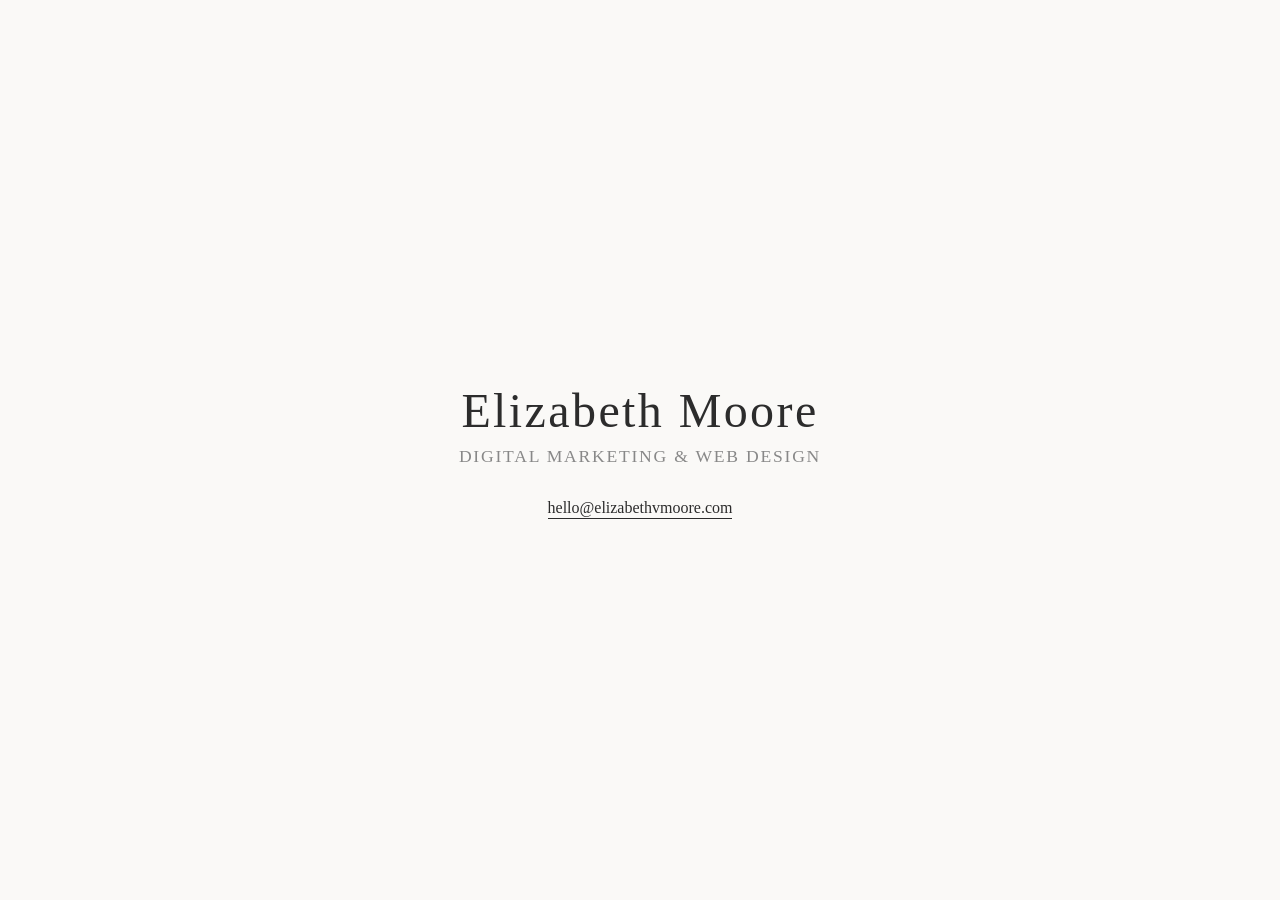
==== index.html @ 7082bcec "Create index.html" ====
<!DOCTYPE html>
<html lang="en">
<head>
    <meta charset="UTF-8">
    <meta name="viewport" content="width=device-width, initial-scale=1.0">
    <title>Elizabeth Moore</title>
    <style>
        * { margin: 0; padding: 0; box-sizing: border-box; }
        body {
            font-family: Georgia, serif;
            background: #faf9f7;
            color: #2c2c2c;
            display: flex;
            justify-content: center;
            align-items: center;
            min-height: 100vh;
        }
        .container {
            text-align: center;
            padding: 2rem;
        }
        h1 {
            font-size: 3rem;
            font-weight: normal;
            letter-spacing: 0.05em;
            margin-bottom: 0.5rem;
        }
        p {
            font-size: 1.1rem;
            color: #888;
            letter-spacing: 0.1em;
            text-transform: uppercase;
            margin-bottom: 2rem;
        }
        a {
            color: #2c2c2c;
            text-decoration: none;
            border-bottom: 1px solid #2c2c2c;
            padding-bottom: 2px;
        }
    </style>
</head>
<body>
    <div class="container">
        <h1>Elizabeth Moore</h1>
        <p>Digital Marketing & Web Design</p>
        <a href="mailto:hello@elizabethvmoore.com">hello@elizabethvmoore.com</a>
    </div>
</body>
</html>
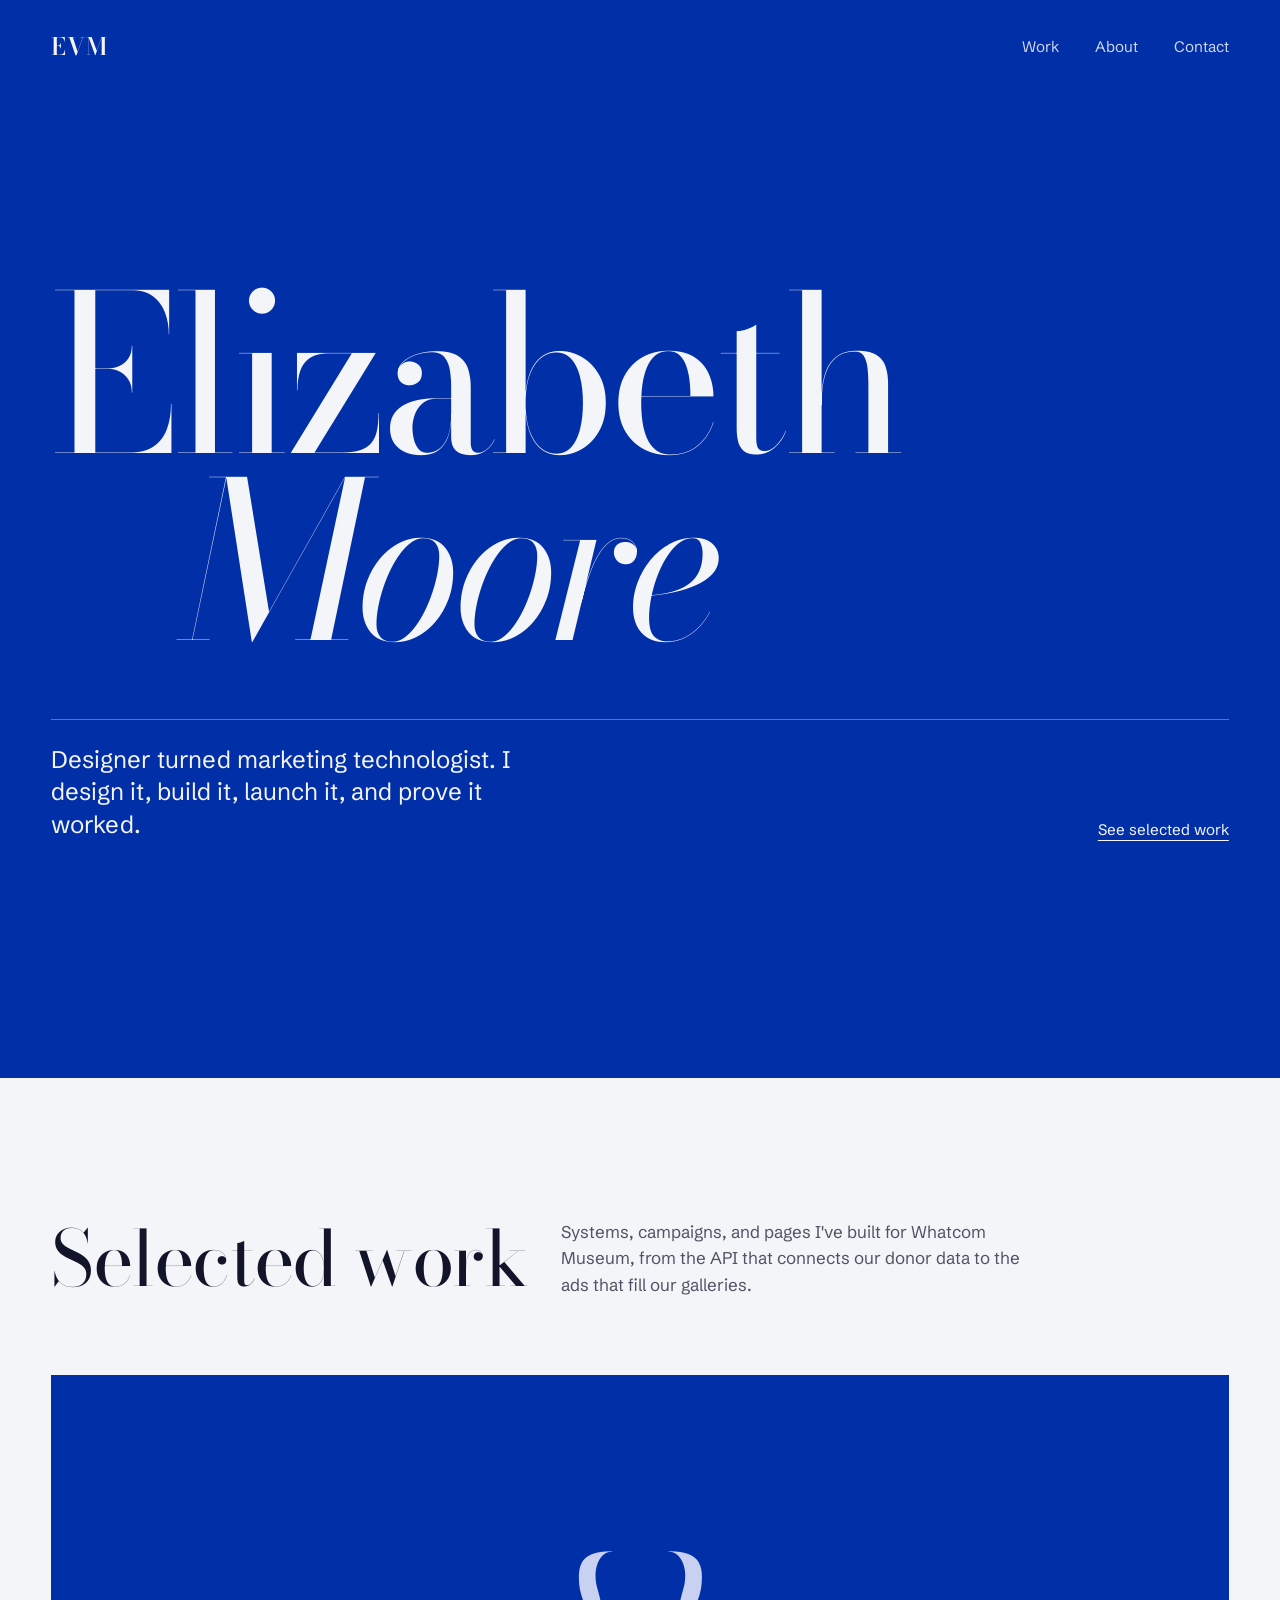
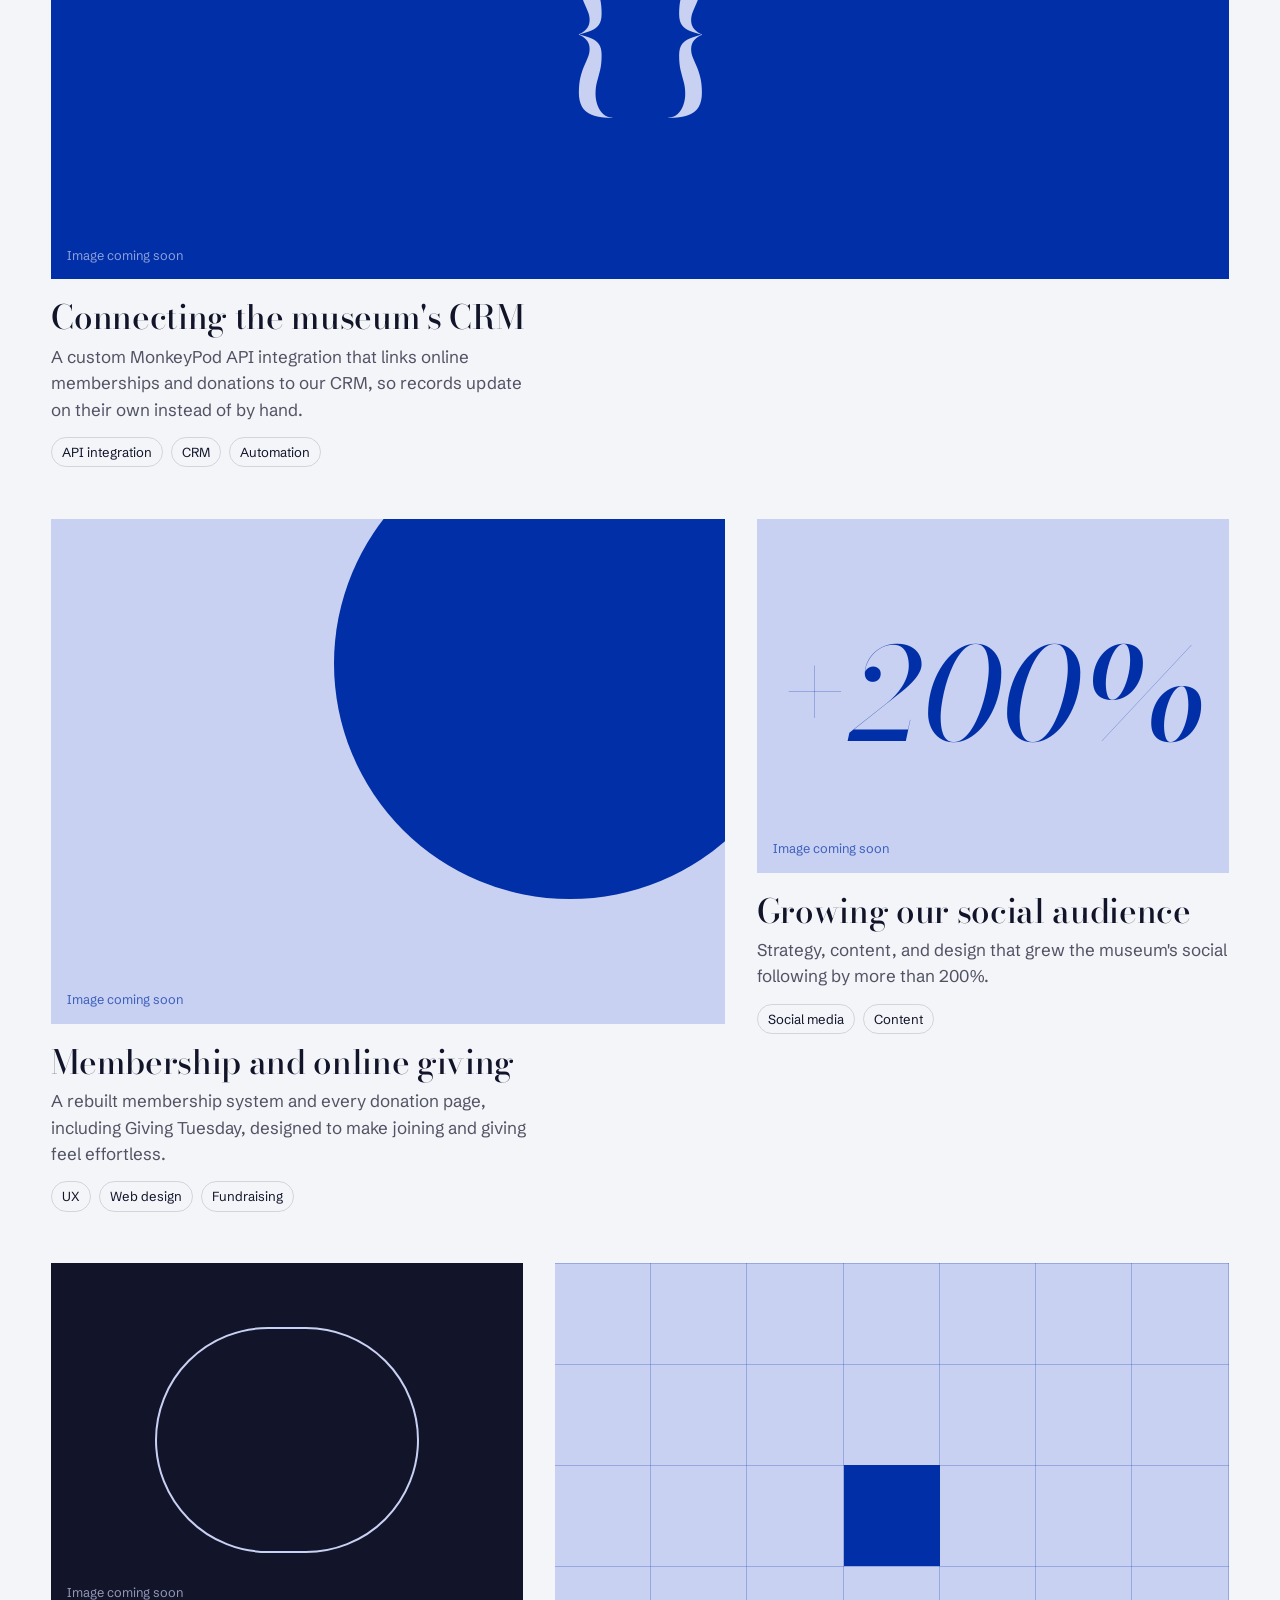
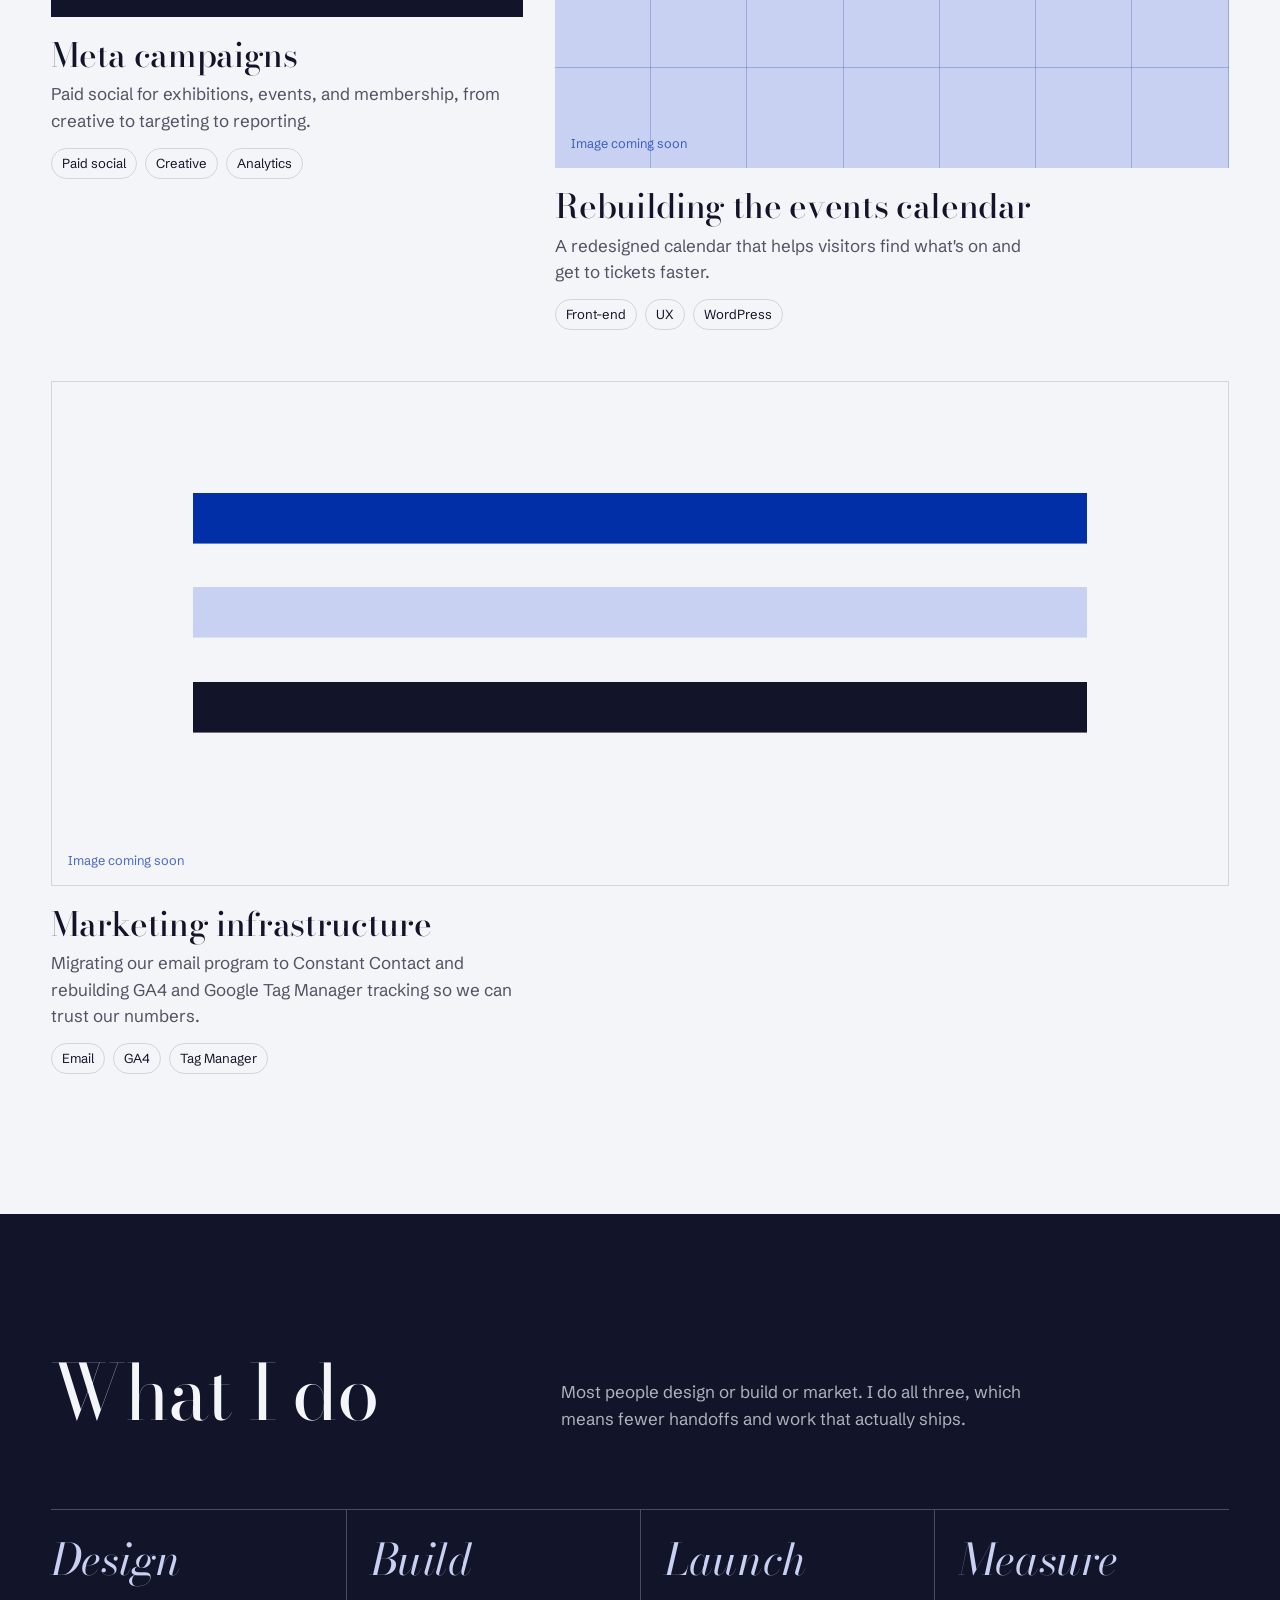
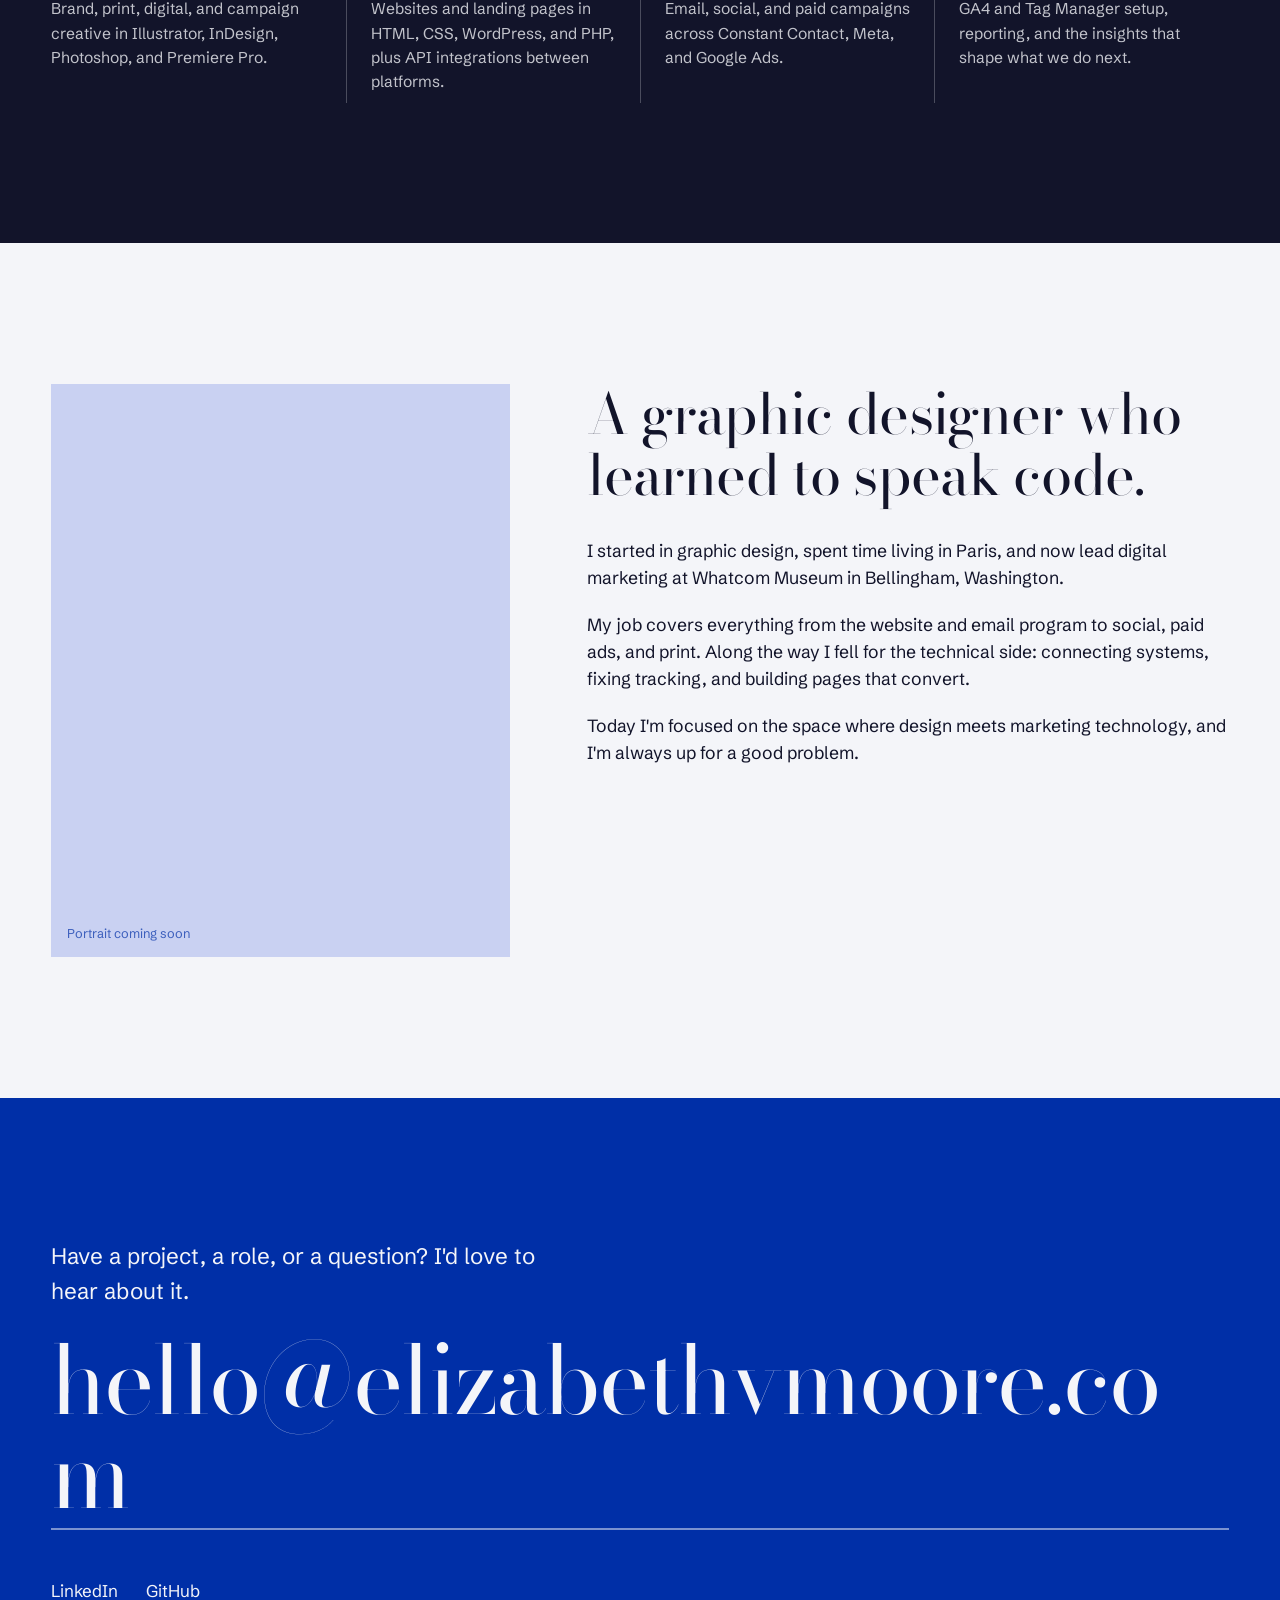
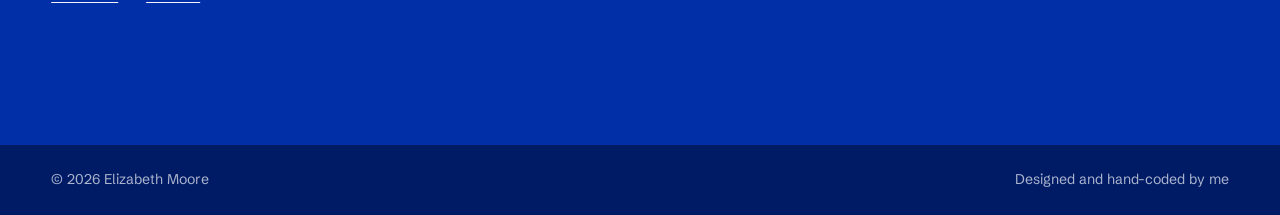
==== commit 479ad5d6: "Draft new portfolio homepage Editorial Klein-blue design with selected work, capabilities, about, an" ====
--- a/index.html
+++ b/index.html
@@ -1,50 +1,557 @@
 <!DOCTYPE html>
 <html lang="en">
 <head>
-    <meta charset="UTF-8">
-    <meta name="viewport" content="width=device-width, initial-scale=1.0">
-    <title>Elizabeth Moore</title>
-    <style>
-        * { margin: 0; padding: 0; box-sizing: border-box; }
-        body {
-            font-family: Georgia, serif;
-            background: #faf9f7;
-            color: #2c2c2c;
-            display: flex;
-            justify-content: center;
-            align-items: center;
-            min-height: 100vh;
-        }
-        .container {
-            text-align: center;
-            padding: 2rem;
-        }
-        h1 {
-            font-size: 3rem;
-            font-weight: normal;
-            letter-spacing: 0.05em;
-            margin-bottom: 0.5rem;
-        }
-        p {
-            font-size: 1.1rem;
-            color: #888;
-            letter-spacing: 0.1em;
-            text-transform: uppercase;
-            margin-bottom: 2rem;
-        }
-        a {
-            color: #2c2c2c;
-            text-decoration: none;
-            border-bottom: 1px solid #2c2c2c;
-            padding-bottom: 2px;
-        }
-    </style>
+  <meta charset="UTF-8">
+  <meta name="viewport" content="width=device-width, initial-scale=1.0">
+  <title>Elizabeth Moore</title>
+  <meta name="description" content="Elizabeth Moore designs, builds, launches, and measures digital marketing that works.">
+  <link rel="preconnect" href="https://fonts.googleapis.com">
+  <link rel="preconnect" href="https://fonts.gstatic.com" crossorigin>
+  <link href="https://fonts.googleapis.com/css2?family=Bodoni+Moda:ital,opsz,wght@0,6..96,400..900;1,6..96,400..900&family=Schibsted+Grotesk:wght@400;500;700&display=swap" rel="stylesheet">
+  <style>
+    :root {
+      --blue: #002FA7;        /* Klein blue, the signature */
+      --blue-deep: #001B66;
+      --paper: #F4F5F9;       /* cool white */
+      --ink: #12142A;
+      --mist: #C9D1F2;
+      --line: rgba(18, 20, 42, 0.14);
+      --serif: "Bodoni Moda", Didot, "Times New Roman", serif;
+      --sans: "Schibsted Grotesk", "Helvetica Neue", Arial, sans-serif;
+      --gutter: clamp(16px, 4vw, 56px);
+    }
+
+    * { margin: 0; padding: 0; box-sizing: border-box; }
+
+    html { scroll-behavior: smooth; }
+
+    body {
+      background: var(--paper);
+      color: var(--ink);
+      font-family: var(--sans);
+      font-size: 1.0625rem;
+      line-height: 1.55;
+      -webkit-font-smoothing: antialiased;
+    }
+
+    a { color: inherit; }
+
+    a:focus-visible,
+    button:focus-visible {
+      outline: 3px solid var(--mist);
+      outline-offset: 4px;
+    }
+
+    .wrap {
+      max-width: 1280px;
+      margin: 0 auto;
+      padding: 0 var(--gutter);
+    }
+
+    /* ---------- Nav ---------- */
+    .nav {
+      position: absolute;
+      top: 0; left: 0; right: 0;
+      z-index: 2;
+      color: var(--paper);
+    }
+    .nav .wrap {
+      display: flex;
+      justify-content: space-between;
+      align-items: center;
+      padding-top: 28px;
+      padding-bottom: 28px;
+    }
+    .monogram {
+      font-family: var(--serif);
+      font-size: 1.5rem;
+      font-weight: 600;
+      text-decoration: none;
+      letter-spacing: 0.02em;
+    }
+    .nav ul {
+      list-style: none;
+      display: flex;
+      gap: clamp(16px, 3vw, 36px);
+      font-size: 0.95rem;
+    }
+    .nav ul a {
+      text-decoration: none;
+      opacity: 0.85;
+    }
+    .nav ul a:hover { opacity: 1; text-decoration: underline; text-underline-offset: 4px; }
+
+    /* ---------- Hero ---------- */
+    .hero {
+      background: var(--blue);
+      color: var(--paper);
+      min-height: 100svh;
+      display: flex;
+      align-items: flex-end;
+      overflow: hidden;
+    }
+    .hero .wrap {
+      width: 100%;
+      padding-top: 140px;
+      padding-bottom: clamp(48px, 8vw, 96px);
+    }
+    .hero h1 {
+      font-family: var(--serif);
+      font-weight: 400;
+      font-size: clamp(4.2rem, 17vw, 15rem);
+      line-height: 0.86;
+      letter-spacing: -0.035em;
+      font-variation-settings: "opsz" 96;
+    }
+    .hero h1 span {
+      display: block;
+      overflow: hidden;
+    }
+    .hero h1 span > em {
+      display: block;
+      font-style: normal;
+      animation: rise 1.1s cubic-bezier(.2,.7,.1,1) both;
+    }
+    .hero h1 span:nth-child(2) > em {
+      font-style: italic;
+      padding-left: 0.6em;
+      animation-delay: 0.12s;
+    }
+    @keyframes rise {
+      from { transform: translateY(105%); }
+      to   { transform: translateY(0); }
+    }
+    .hero-foot {
+      display: grid;
+      grid-template-columns: 1fr auto;
+      gap: 32px;
+      align-items: end;
+      margin-top: clamp(32px, 5vw, 64px);
+      padding-top: 24px;
+      border-top: 1px solid rgba(244, 245, 249, 0.35);
+    }
+    .hero-foot p {
+      max-width: 34ch;
+      font-size: clamp(1.15rem, 2vw, 1.5rem);
+      line-height: 1.35;
+    }
+    .hero-foot a {
+      font-size: 0.95rem;
+      text-underline-offset: 5px;
+    }
+
+    /* ---------- Section heads ---------- */
+    section { padding: clamp(80px, 11vw, 160px) 0; }
+
+    .section-head {
+      display: grid;
+      grid-template-columns: minmax(0, 1fr) minmax(0, 1.4fr);
+      gap: 32px;
+      align-items: end;
+      margin-bottom: clamp(40px, 6vw, 80px);
+    }
+    .section-head h2 {
+      font-family: var(--serif);
+      font-weight: 400;
+      font-size: clamp(2.6rem, 6vw, 5rem);
+      line-height: 1;
+      letter-spacing: -0.02em;
+    }
+    .section-head p {
+      max-width: 46ch;
+      color: rgba(18, 20, 42, 0.72);
+    }
+
+    /* ---------- Work ---------- */
+    .work-grid {
+      display: grid;
+      grid-template-columns: repeat(12, 1fr);
+      gap: clamp(32px, 4vw, 56px) clamp(16px, 2.5vw, 32px);
+    }
+    .project { grid-column: span 6; text-decoration: none; display: block; }
+    .project.wide { grid-column: span 7; }
+    .project.narrow { grid-column: span 5; }
+    .project.full { grid-column: 1 / -1; }
+
+    .project-art {
+      position: relative;
+      aspect-ratio: 4 / 3;
+      background: var(--mist);
+      overflow: hidden;
+      margin-bottom: 20px;
+    }
+    .project.full .project-art { aspect-ratio: 21 / 9; }
+    .project-art::after {
+      content: "Image coming soon";
+      position: absolute;
+      left: 16px; bottom: 14px;
+      font-size: 0.8rem;
+      color: var(--blue);
+      opacity: 0.7;
+    }
+    /* Placeholder art: each project gets its own abstract mark */
+    .art-api { background: var(--blue); }
+    .art-api::before {
+      content: "{ }";
+      position: absolute; inset: 0;
+      display: grid; place-items: center;
+      font-family: var(--serif);
+      font-size: clamp(5rem, 14vw, 12rem);
+      color: var(--mist);
+    }
+    .art-api::after { color: var(--mist); }
+    .art-giving::before {
+      content: "";
+      position: absolute;
+      width: 70%; aspect-ratio: 1;
+      border-radius: 50%;
+      background: var(--blue);
+      right: -12%; top: -18%;
+    }
+    .art-social::before {
+      content: "+200%";
+      position: absolute; inset: 0;
+      display: grid; place-items: center;
+      font-family: var(--serif);
+      font-style: italic;
+      font-size: clamp(4rem, 10vw, 8rem);
+      color: var(--blue);
+    }
+    .art-meta { background: var(--ink); }
+    .art-meta::before {
+      content: "";
+      position: absolute;
+      inset: 18% 22%;
+      border: 2px solid var(--mist);
+      border-radius: 999px;
+    }
+    .art-meta::after { color: var(--mist); }
+    .art-calendar {
+      background:
+        repeating-linear-gradient(90deg, transparent 0 calc(14.28% - 1px), rgba(0,47,167,.25) calc(14.28% - 1px) 14.28%),
+        repeating-linear-gradient(0deg, transparent 0 calc(20% - 1px), rgba(0,47,167,.25) calc(20% - 1px) 20%),
+        var(--mist);
+    }
+    .art-calendar::before {
+      content: "";
+      position: absolute;
+      left: 42.84%; top: 40%;
+      width: 14.28%; height: 20%;
+      background: var(--blue);
+    }
+    .art-stack { background: var(--paper); border: 1px solid var(--line); }
+    .art-stack::before {
+      content: "";
+      position: absolute;
+      left: 12%; right: 12%; top: 22%;
+      height: 56%;
+      background:
+        linear-gradient(var(--blue) 0 0) 0 0 / 100% 18% no-repeat,
+        linear-gradient(var(--mist) 0 0) 0 41% / 100% 18% no-repeat,
+        linear-gradient(var(--ink) 0 0) 0 82% / 100% 18% no-repeat;
+    }
+
+    .project h3 {
+      font-family: var(--serif);
+      font-weight: 500;
+      font-size: clamp(1.6rem, 2.6vw, 2.25rem);
+      line-height: 1.1;
+      letter-spacing: -0.01em;
+      margin-bottom: 8px;
+    }
+    .project:hover h3 { text-decoration: underline; text-decoration-thickness: 1px; text-underline-offset: 6px; }
+    .project p {
+      max-width: 48ch;
+      color: rgba(18, 20, 42, 0.72);
+    }
+    .tags {
+      display: flex;
+      flex-wrap: wrap;
+      gap: 8px;
+      margin-top: 14px;
+      list-style: none;
+    }
+    .tags li {
+      font-size: 0.82rem;
+      padding: 4px 10px;
+      border: 1px solid var(--line);
+      border-radius: 999px;
+    }
+
+    /* ---------- Capabilities ---------- */
+    .capabilities { background: var(--ink); color: var(--paper); }
+    .capabilities .section-head p { color: rgba(244, 245, 249, 0.7); }
+    .cap-grid {
+      display: grid;
+      grid-template-columns: repeat(4, 1fr);
+      border-top: 1px solid rgba(244, 245, 249, 0.25);
+    }
+    .cap {
+      padding: 28px 24px 8px 0;
+    }
+    .cap + .cap {
+      padding-left: 24px;
+      border-left: 1px solid rgba(244, 245, 249, 0.25);
+    }
+    .cap h3 {
+      font-family: var(--serif);
+      font-style: italic;
+      font-weight: 400;
+      font-size: clamp(2rem, 3.4vw, 3rem);
+      line-height: 1;
+      margin-bottom: 16px;
+      color: var(--mist);
+    }
+    .cap p { color: rgba(244, 245, 249, 0.78); font-size: 0.98rem; }
+
+    /* ---------- About ---------- */
+    .about-grid {
+      display: grid;
+      grid-template-columns: minmax(0, 1fr) minmax(0, 1.4fr);
+      gap: clamp(32px, 6vw, 96px);
+    }
+    .portrait {
+      aspect-ratio: 4 / 5;
+      background: var(--mist);
+      position: relative;
+    }
+    .portrait::after {
+      content: "Portrait coming soon";
+      position: absolute;
+      left: 16px; bottom: 14px;
+      font-size: 0.8rem;
+      color: var(--blue);
+      opacity: 0.7;
+    }
+    .about-copy h2 {
+      font-family: var(--serif);
+      font-weight: 400;
+      font-size: clamp(2.2rem, 4.4vw, 3.6rem);
+      line-height: 1.08;
+      letter-spacing: -0.015em;
+      margin-bottom: 32px;
+      max-width: 18ch;
+    }
+    .about-copy p {
+      max-width: 60ch;
+      margin-bottom: 1.1em;
+      font-size: 1.1rem;
+    }
+
+    /* ---------- Contact ---------- */
+    .contact {
+      background: var(--blue);
+      color: var(--paper);
+    }
+    .contact p {
+      font-size: clamp(1.15rem, 2vw, 1.4rem);
+      max-width: 36ch;
+      margin-bottom: 24px;
+    }
+    .contact a.email {
+      font-family: var(--serif);
+      font-size: clamp(2rem, 7.4vw, 6.5rem);
+      line-height: 1;
+      letter-spacing: -0.02em;
+      text-decoration: none;
+      word-break: break-word;
+      display: inline-block;
+      border-bottom: 2px solid rgba(244, 245, 249, 0.5);
+      padding-bottom: 6px;
+    }
+    .contact a.email:hover { border-bottom-color: var(--paper); }
+    .contact-links {
+      display: flex;
+      gap: 28px;
+      margin-top: 48px;
+      list-style: none;
+    }
+    .contact-links a { text-underline-offset: 5px; }
+
+    footer {
+      background: var(--blue-deep);
+      color: rgba(244, 245, 249, 0.7);
+      font-size: 0.88rem;
+    }
+    footer .wrap {
+      display: flex;
+      justify-content: space-between;
+      gap: 16px;
+      padding-top: 24px;
+      padding-bottom: 24px;
+    }
+
+    /* ---------- Responsive ---------- */
+    @media (max-width: 860px) {
+      .section-head,
+      .about-grid { grid-template-columns: 1fr; }
+      .project,
+      .project.wide,
+      .project.narrow { grid-column: 1 / -1; }
+      .project.full .project-art { aspect-ratio: 4 / 3; }
+      .cap-grid { grid-template-columns: 1fr 1fr; }
+      .cap:nth-child(3) { padding-left: 0; border-left: 0; }
+      .cap:nth-child(n+3) { border-top: 1px solid rgba(244, 245, 249, 0.25); }
+      .portrait { max-width: 420px; }
+    }
+    @media (max-width: 560px) {
+      .nav ul { display: none; }
+      .hero-foot { grid-template-columns: 1fr; }
+      .hero h1 span:nth-child(2) > em { padding-left: 0.3em; }
+      .cap-grid { grid-template-columns: 1fr; }
+      .cap, .cap + .cap { padding-left: 0; border-left: 0; }
+      .cap + .cap { border-top: 1px solid rgba(244, 245, 249, 0.25); }
+      footer .wrap { flex-direction: column; }
+    }
+    @media (prefers-reduced-motion: reduce) {
+      html { scroll-behavior: auto; }
+      .hero h1 span > em { animation: none; }
+    }
+  </style>
 </head>
 <body>
-    <div class="container">
-        <h1>Elizabeth Moore</h1>
-        <p>Digital Marketing & Web Design</p>
-        <a href="mailto:hello@elizabethvmoore.com">hello@elizabethvmoore.com</a>
+
+  <header class="nav">
+    <div class="wrap">
+      <a class="monogram" href="#top" aria-label="Elizabeth Moore, home">EVM</a>
+      <nav aria-label="Main">
+        <ul>
+          <li><a href="#work">Work</a></li>
+          <li><a href="#about">About</a></li>
+          <li><a href="#contact">Contact</a></li>
+        </ul>
+      </nav>
     </div>
+  </header>
+
+  <main id="top">
+
+    <section class="hero" aria-label="Introduction">
+      <div class="wrap">
+        <h1>
+          <span><em>Elizabeth</em></span>
+          <span><em>Moore</em></span>
+        </h1>
+        <div class="hero-foot">
+          <p>Designer turned marketing technologist. I design it, build it, launch it, and prove it worked.</p>
+          <a href="#work">See selected work</a>
+        </div>
+      </div>
+    </section>
+
+    <section id="work">
+      <div class="wrap">
+        <div class="section-head">
+          <h2>Selected work</h2>
+          <p>Systems, campaigns, and pages I've built for Whatcom Museum, from the API that connects our donor data to the ads that fill our galleries.</p>
+        </div>
+
+        <div class="work-grid">
+
+          <a class="project full" href="#">
+            <div class="project-art art-api" aria-hidden="true"></div>
+            <h3>Connecting the museum's CRM</h3>
+            <p>A custom MonkeyPod API integration that links online memberships and donations to our CRM, so records update on their own instead of by hand.</p>
+            <ul class="tags"><li>API integration</li><li>CRM</li><li>Automation</li></ul>
+          </a>
+
+          <a class="project wide" href="#">
+            <div class="project-art art-giving" aria-hidden="true"></div>
+            <h3>Membership and online giving</h3>
+            <p>A rebuilt membership system and every donation page, including Giving Tuesday, designed to make joining and giving feel effortless.</p>
+            <ul class="tags"><li>UX</li><li>Web design</li><li>Fundraising</li></ul>
+          </a>
+
+          <a class="project narrow" href="#">
+            <div class="project-art art-social" aria-hidden="true"></div>
+            <h3>Growing our social audience</h3>
+            <p>Strategy, content, and design that grew the museum's social following by more than 200%.</p>
+            <ul class="tags"><li>Social media</li><li>Content</li></ul>
+          </a>
+
+          <a class="project narrow" href="#">
+            <div class="project-art art-meta" aria-hidden="true"></div>
+            <h3>Meta campaigns</h3>
+            <p>Paid social for exhibitions, events, and membership, from creative to targeting to reporting.</p>
+            <ul class="tags"><li>Paid social</li><li>Creative</li><li>Analytics</li></ul>
+          </a>
+
+          <a class="project wide" href="#">
+            <div class="project-art art-calendar" aria-hidden="true"></div>
+            <h3>Rebuilding the events calendar</h3>
+            <p>A redesigned calendar that helps visitors find what's on and get to tickets faster.</p>
+            <ul class="tags"><li>Front-end</li><li>UX</li><li>WordPress</li></ul>
+          </a>
+
+          <a class="project full" href="#">
+            <div class="project-art art-stack" aria-hidden="true"></div>
+            <h3>Marketing infrastructure</h3>
+            <p>Migrating our email program to Constant Contact and rebuilding GA4 and Google Tag Manager tracking so we can trust our numbers.</p>
+            <ul class="tags"><li>Email</li><li>GA4</li><li>Tag Manager</li></ul>
+          </a>
+
+        </div>
+      </div>
+    </section>
+
+    <section class="capabilities" aria-labelledby="cap-title">
+      <div class="wrap">
+        <div class="section-head">
+          <h2 id="cap-title">What I do</h2>
+          <p>Most people design or build or market. I do all three, which means fewer handoffs and work that actually ships.</p>
+        </div>
+        <div class="cap-grid">
+          <div class="cap">
+            <h3>Design</h3>
+            <p>Brand, print, digital, and campaign creative in Illustrator, InDesign, Photoshop, and Premiere Pro.</p>
+          </div>
+          <div class="cap">
+            <h3>Build</h3>
+            <p>Websites and landing pages in HTML, CSS, WordPress, and PHP, plus API integrations between platforms.</p>
+          </div>
+          <div class="cap">
+            <h3>Launch</h3>
+            <p>Email, social, and paid campaigns across Constant Contact, Meta, and Google Ads.</p>
+          </div>
+          <div class="cap">
+            <h3>Measure</h3>
+            <p>GA4 and Tag Manager setup, reporting, and the insights that shape what we do next.</p>
+          </div>
+        </div>
+      </div>
+    </section>
+
+    <section id="about">
+      <div class="wrap about-grid">
+        <div class="portrait" aria-hidden="true"></div>
+        <div class="about-copy">
+          <h2>A graphic designer who learned to speak code.</h2>
+          <p>I started in graphic design, spent time living in Paris, and now lead digital marketing at Whatcom Museum in Bellingham, Washington.</p>
+          <p>My job covers everything from the website and email program to social, paid ads, and print. Along the way I fell for the technical side: connecting systems, fixing tracking, and building pages that convert.</p>
+          <p>Today I'm focused on the space where design meets marketing technology, and I'm always up for a good problem.</p>
+        </div>
+      </div>
+    </section>
+
+    <section id="contact" class="contact">
+      <div class="wrap">
+        <p>Have a project, a role, or a question? I'd love to hear about it.</p>
+        <a class="email" href="mailto:hello@elizabethvmoore.com">hello@elizabethvmoore.com</a>
+        <ul class="contact-links">
+          <li><a href="#">LinkedIn</a></li>
+          <li><a href="https://github.com/elizabethvmoore">GitHub</a></li>
+        </ul>
+      </div>
+    </section>
+
+  </main>
+
+  <footer>
+    <div class="wrap">
+      <span>&copy; 2026 Elizabeth Moore</span>
+      <span>Designed and hand-coded by me</span>
+    </div>
+  </footer>
+
 </body>
 </html>
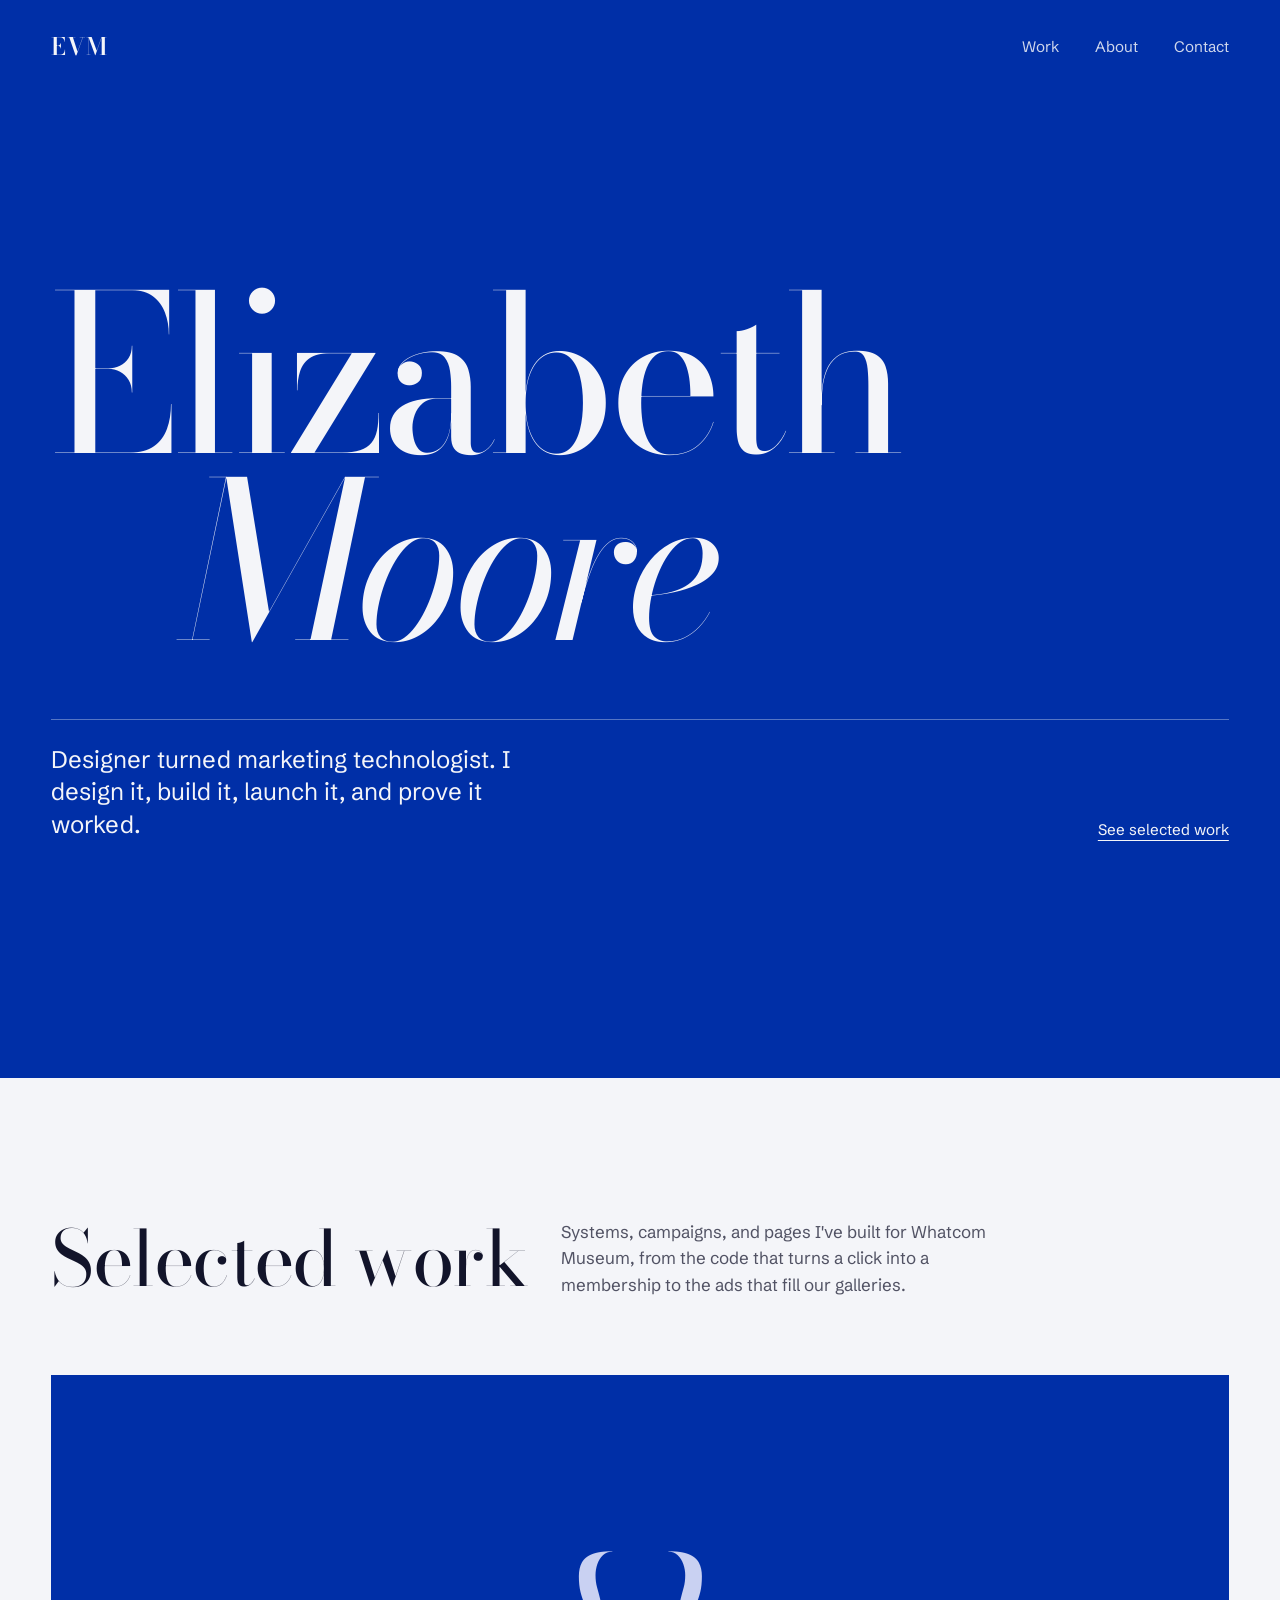
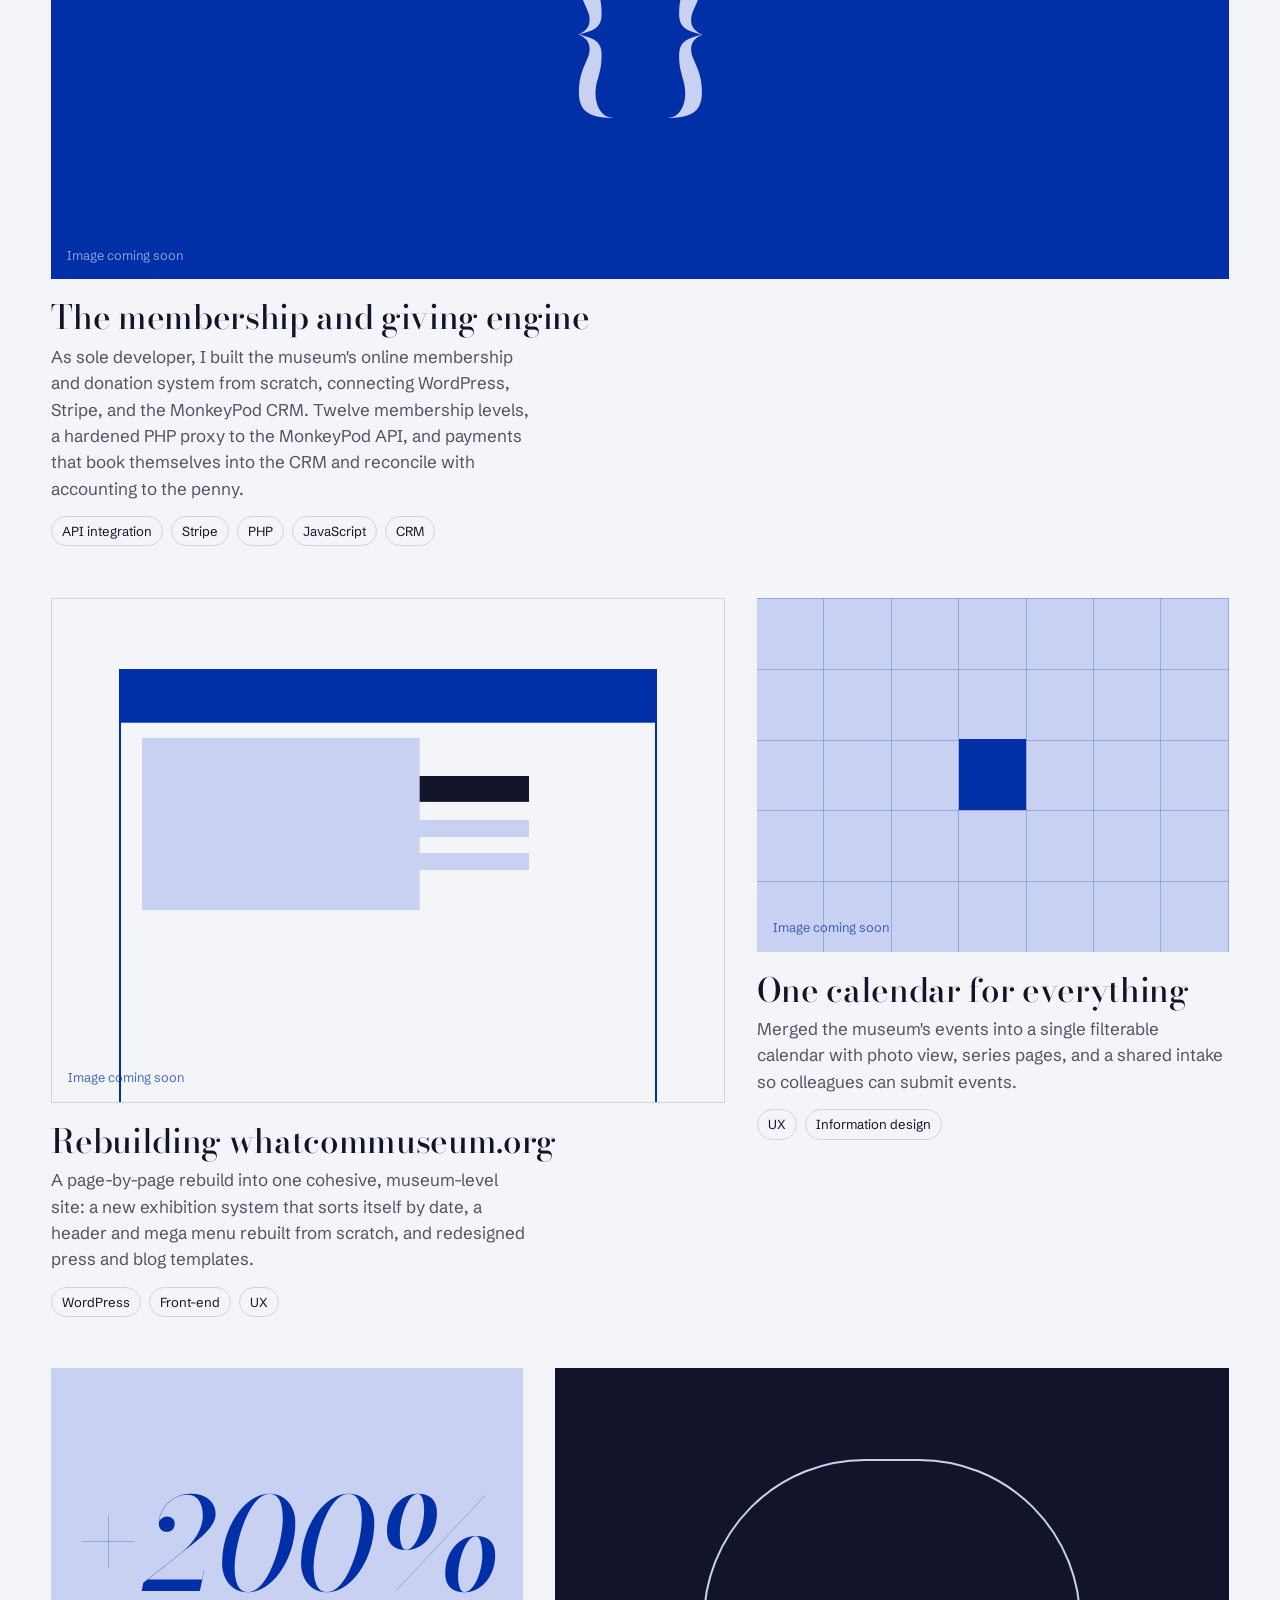
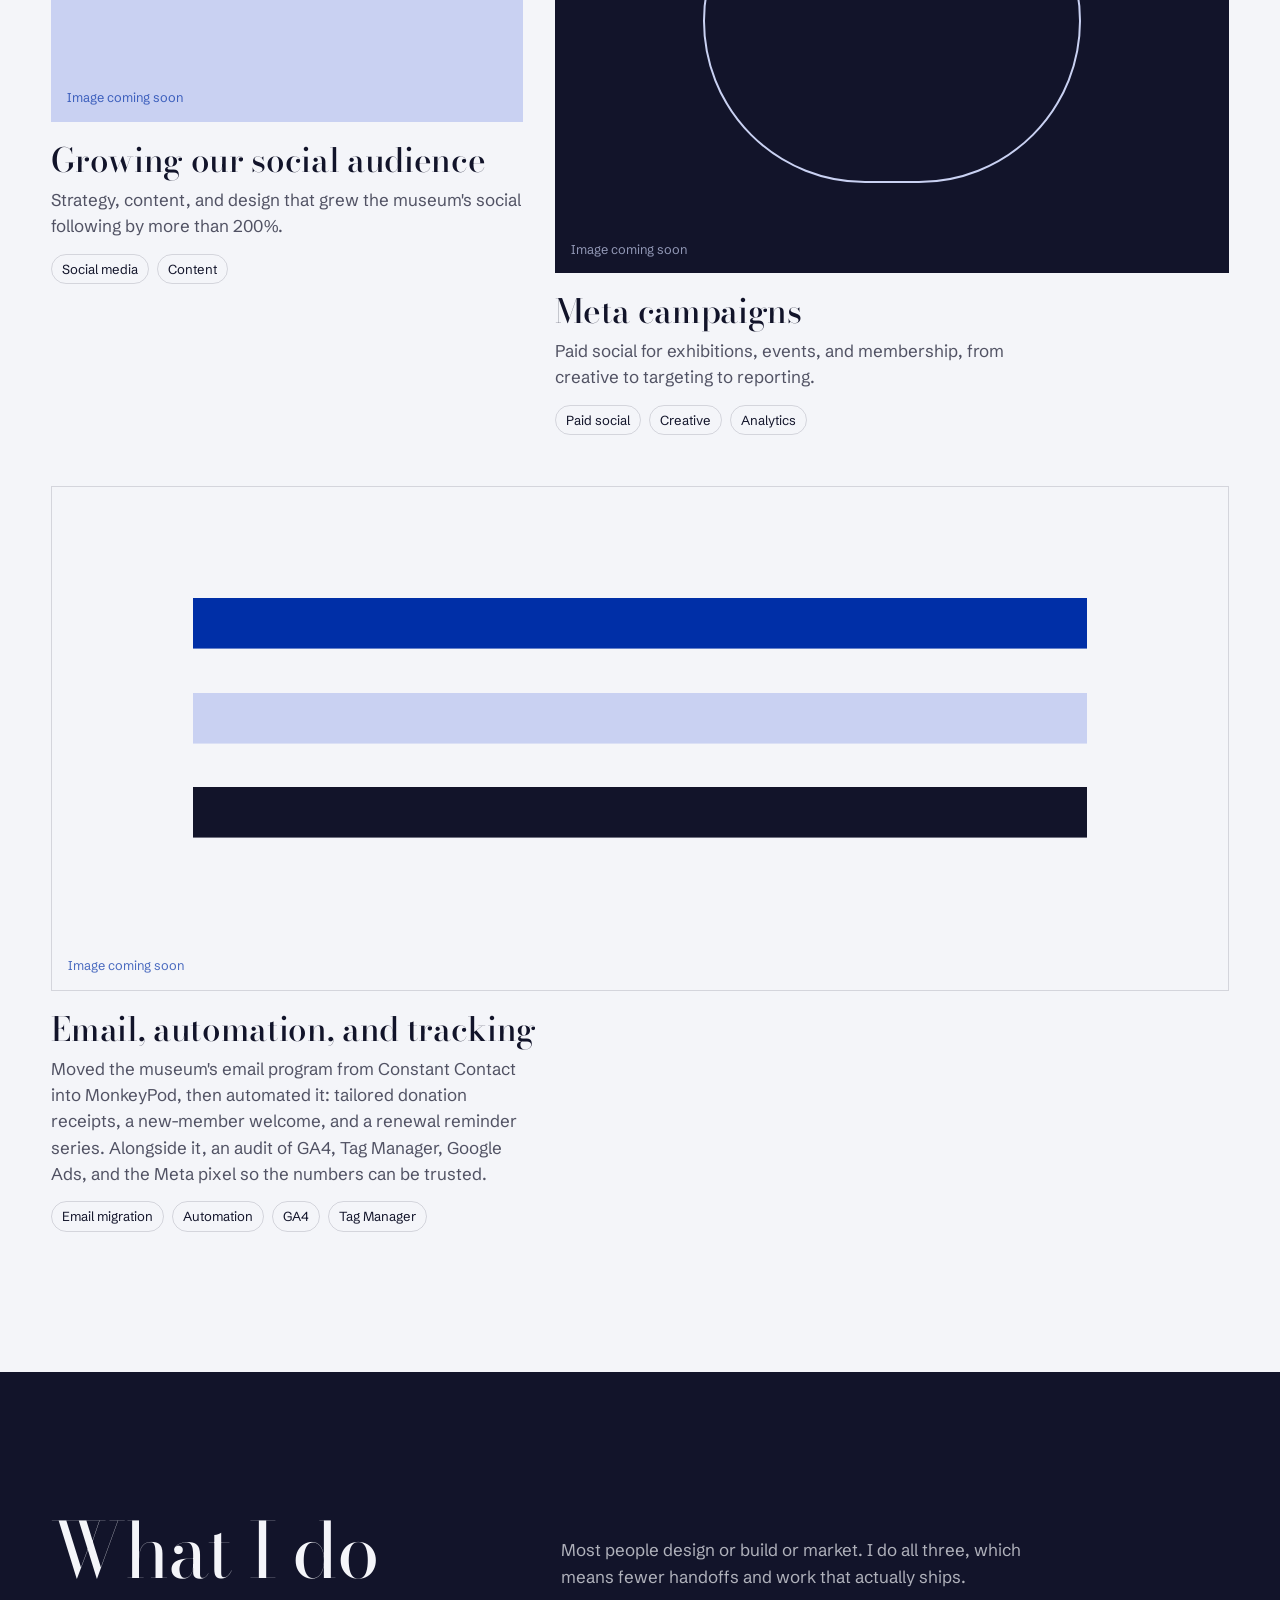
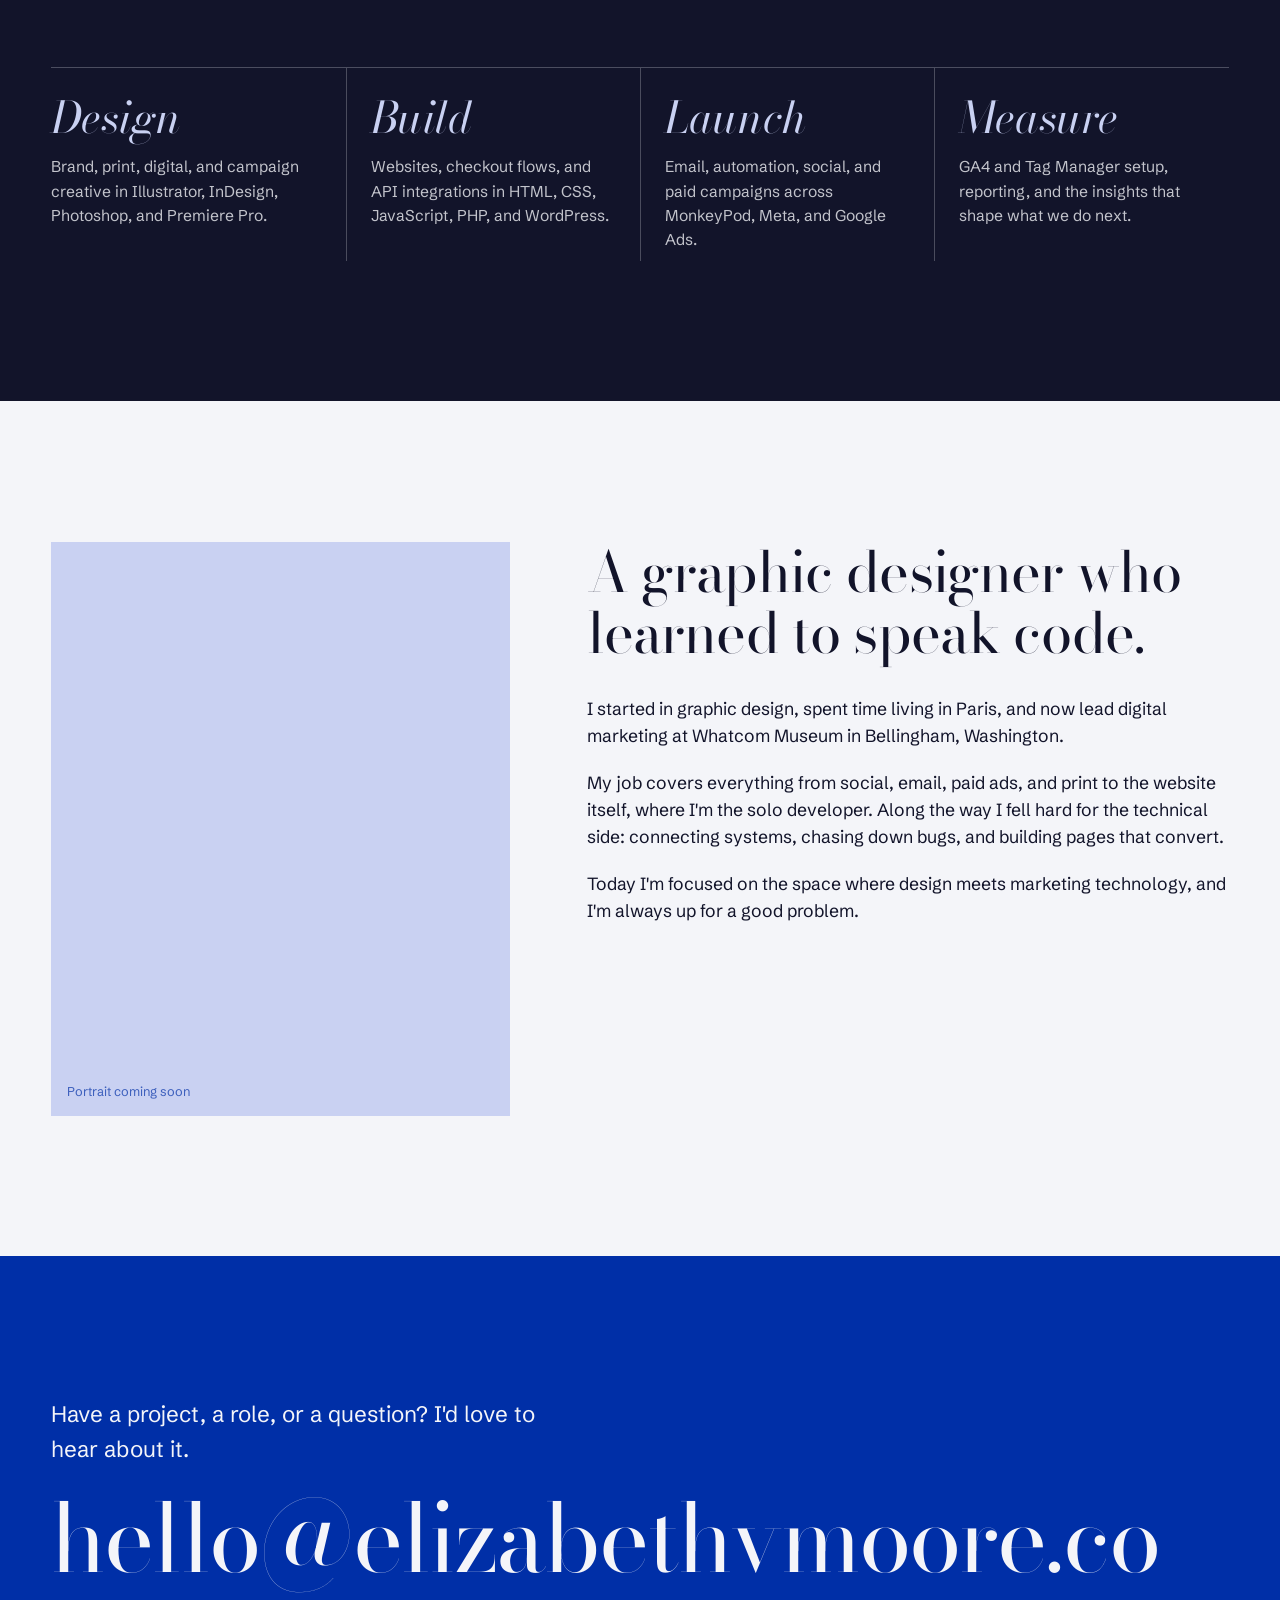
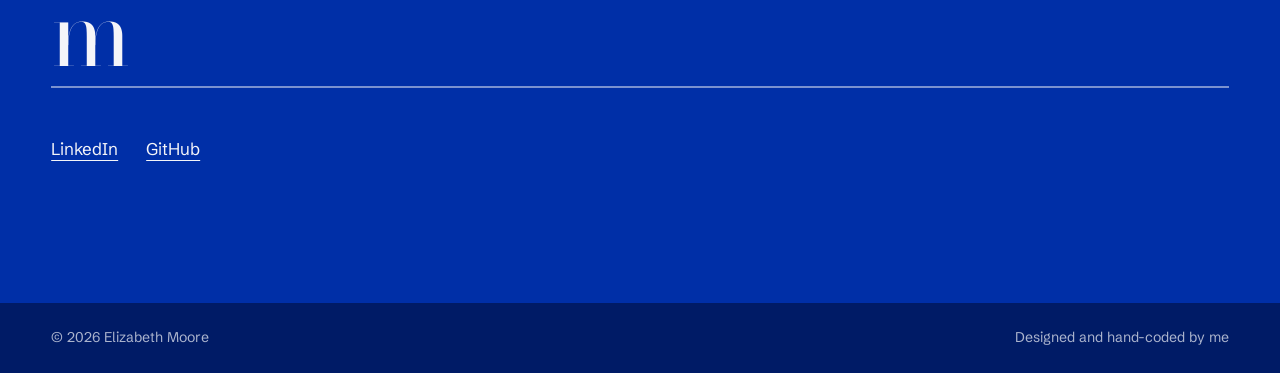
==== commit 6cb12bf4: "Update selected work with real project details Fix email migration direction (Constant Contact to Mo" ====
--- a/index.html
+++ b/index.html
@@ -239,6 +239,20 @@
       width: 14.28%; height: 20%;
       background: var(--blue);
     }
+    .art-site { background: var(--paper); border: 1px solid var(--line); }
+    .art-site::before {
+      content: "";
+      position: absolute;
+      inset: 14% 10% 0 10%;
+      border: 2px solid var(--blue);
+      border-bottom: 0;
+      background:
+        linear-gradient(var(--blue) 0 0) 0 0 / 100% 12% no-repeat,
+        linear-gradient(var(--mist) 0 0) 8% 26% / 52% 40% no-repeat,
+        linear-gradient(var(--ink) 0 0) 70% 26% / 22% 6% no-repeat,
+        linear-gradient(var(--mist) 0 0) 70% 36% / 22% 4% no-repeat,
+        linear-gradient(var(--mist) 0 0) 70% 44% / 22% 4% no-repeat;
+    }
     .art-stack { background: var(--paper); border: 1px solid var(--line); }
     .art-stack::before {
       content: "";
@@ -443,23 +457,30 @@
       <div class="wrap">
         <div class="section-head">
           <h2>Selected work</h2>
-          <p>Systems, campaigns, and pages I've built for Whatcom Museum, from the API that connects our donor data to the ads that fill our galleries.</p>
+          <p>Systems, campaigns, and pages I've built for Whatcom Museum, from the code that turns a click into a membership to the ads that fill our galleries.</p>
         </div>
 
         <div class="work-grid">
 
           <a class="project full" href="#">
             <div class="project-art art-api" aria-hidden="true"></div>
-            <h3>Connecting the museum's CRM</h3>
-            <p>A custom MonkeyPod API integration that links online memberships and donations to our CRM, so records update on their own instead of by hand.</p>
-            <ul class="tags"><li>API integration</li><li>CRM</li><li>Automation</li></ul>
+            <h3>The membership and giving engine</h3>
+            <p>As sole developer, I built the museum's online membership and donation system from scratch, connecting WordPress, Stripe, and the MonkeyPod CRM. Twelve membership levels, a hardened PHP proxy to the MonkeyPod API, and payments that book themselves into the CRM and reconcile with accounting to the penny.</p>
+            <ul class="tags"><li>API integration</li><li>Stripe</li><li>PHP</li><li>JavaScript</li><li>CRM</li></ul>
           </a>
 
           <a class="project wide" href="#">
-            <div class="project-art art-giving" aria-hidden="true"></div>
-            <h3>Membership and online giving</h3>
-            <p>A rebuilt membership system and every donation page, including Giving Tuesday, designed to make joining and giving feel effortless.</p>
-            <ul class="tags"><li>UX</li><li>Web design</li><li>Fundraising</li></ul>
+            <div class="project-art art-site" aria-hidden="true"></div>
+            <h3>Rebuilding whatcommuseum.org</h3>
+            <p>A page-by-page rebuild into one cohesive, museum-level site: a new exhibition system that sorts itself by date, a header and mega menu rebuilt from scratch, and redesigned press and blog templates.</p>
+            <ul class="tags"><li>WordPress</li><li>Front-end</li><li>UX</li></ul>
+          </a>
+
+          <a class="project narrow" href="#">
+            <div class="project-art art-calendar" aria-hidden="true"></div>
+            <h3>One calendar for everything</h3>
+            <p>Merged the museum's events into a single filterable calendar with photo view, series pages, and a shared intake so colleagues can submit events.</p>
+            <ul class="tags"><li>UX</li><li>Information design</li></ul>
           </a>
 
           <a class="project narrow" href="#">
@@ -469,25 +490,18 @@
             <ul class="tags"><li>Social media</li><li>Content</li></ul>
           </a>
 
-          <a class="project narrow" href="#">
+          <a class="project wide" href="#">
             <div class="project-art art-meta" aria-hidden="true"></div>
             <h3>Meta campaigns</h3>
             <p>Paid social for exhibitions, events, and membership, from creative to targeting to reporting.</p>
             <ul class="tags"><li>Paid social</li><li>Creative</li><li>Analytics</li></ul>
           </a>
 
-          <a class="project wide" href="#">
-            <div class="project-art art-calendar" aria-hidden="true"></div>
-            <h3>Rebuilding the events calendar</h3>
-            <p>A redesigned calendar that helps visitors find what's on and get to tickets faster.</p>
-            <ul class="tags"><li>Front-end</li><li>UX</li><li>WordPress</li></ul>
-          </a>
-
           <a class="project full" href="#">
             <div class="project-art art-stack" aria-hidden="true"></div>
-            <h3>Marketing infrastructure</h3>
-            <p>Migrating our email program to Constant Contact and rebuilding GA4 and Google Tag Manager tracking so we can trust our numbers.</p>
-            <ul class="tags"><li>Email</li><li>GA4</li><li>Tag Manager</li></ul>
+            <h3>Email, automation, and tracking</h3>
+            <p>Moved the museum's email program from Constant Contact into MonkeyPod, then automated it: tailored donation receipts, a new-member welcome, and a renewal reminder series. Alongside it, an audit of GA4, Tag Manager, Google Ads, and the Meta pixel so the numbers can be trusted.</p>
+            <ul class="tags"><li>Email migration</li><li>Automation</li><li>GA4</li><li>Tag Manager</li></ul>
           </a>
 
         </div>
@@ -507,11 +521,11 @@
           </div>
           <div class="cap">
             <h3>Build</h3>
-            <p>Websites and landing pages in HTML, CSS, WordPress, and PHP, plus API integrations between platforms.</p>
+            <p>Websites, checkout flows, and API integrations in HTML, CSS, JavaScript, PHP, and WordPress.</p>
           </div>
           <div class="cap">
             <h3>Launch</h3>
-            <p>Email, social, and paid campaigns across Constant Contact, Meta, and Google Ads.</p>
+            <p>Email, automation, social, and paid campaigns across MonkeyPod, Meta, and Google Ads.</p>
           </div>
           <div class="cap">
             <h3>Measure</h3>
@@ -527,7 +541,7 @@
         <div class="about-copy">
           <h2>A graphic designer who learned to speak code.</h2>
           <p>I started in graphic design, spent time living in Paris, and now lead digital marketing at Whatcom Museum in Bellingham, Washington.</p>
-          <p>My job covers everything from the website and email program to social, paid ads, and print. Along the way I fell for the technical side: connecting systems, fixing tracking, and building pages that convert.</p>
+          <p>My job covers everything from social, email, paid ads, and print to the website itself, where I'm the solo developer. Along the way I fell hard for the technical side: connecting systems, chasing down bugs, and building pages that convert.</p>
           <p>Today I'm focused on the space where design meets marketing technology, and I'm always up for a good problem.</p>
         </div>
       </div>
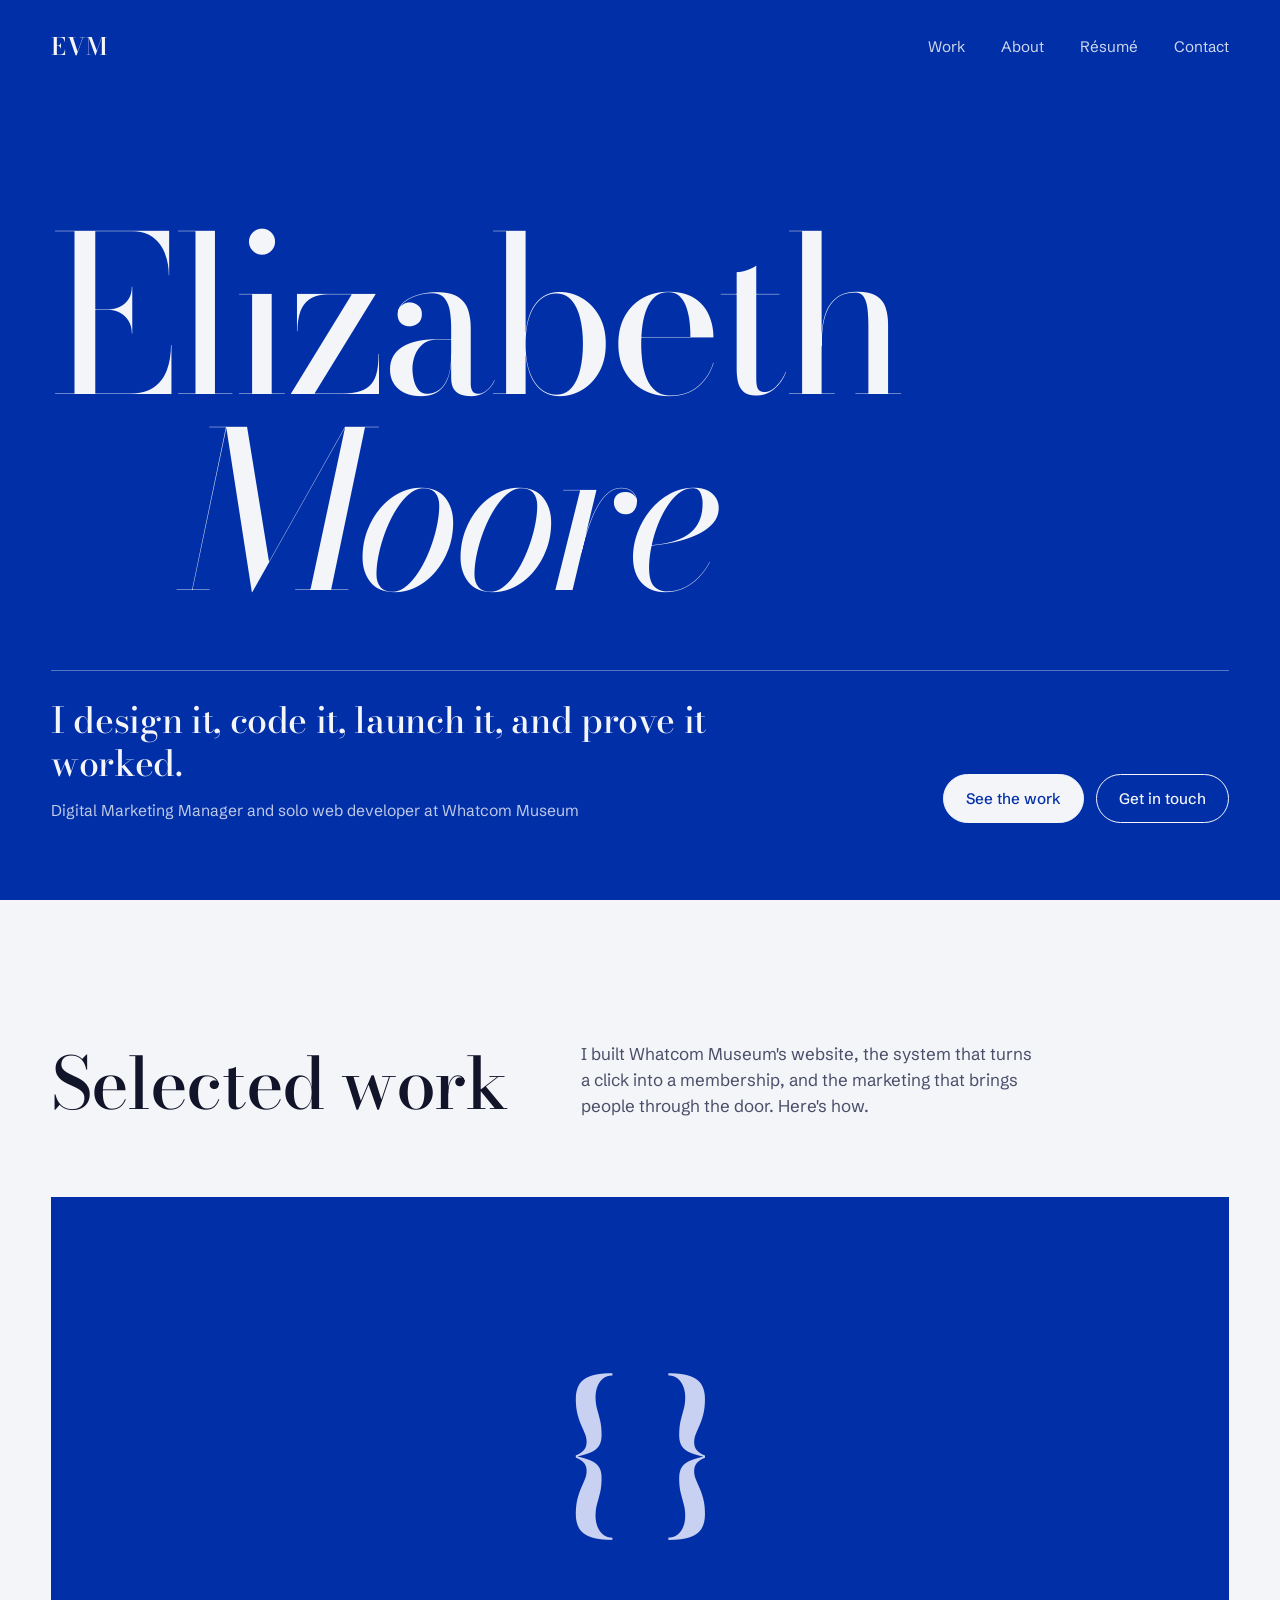
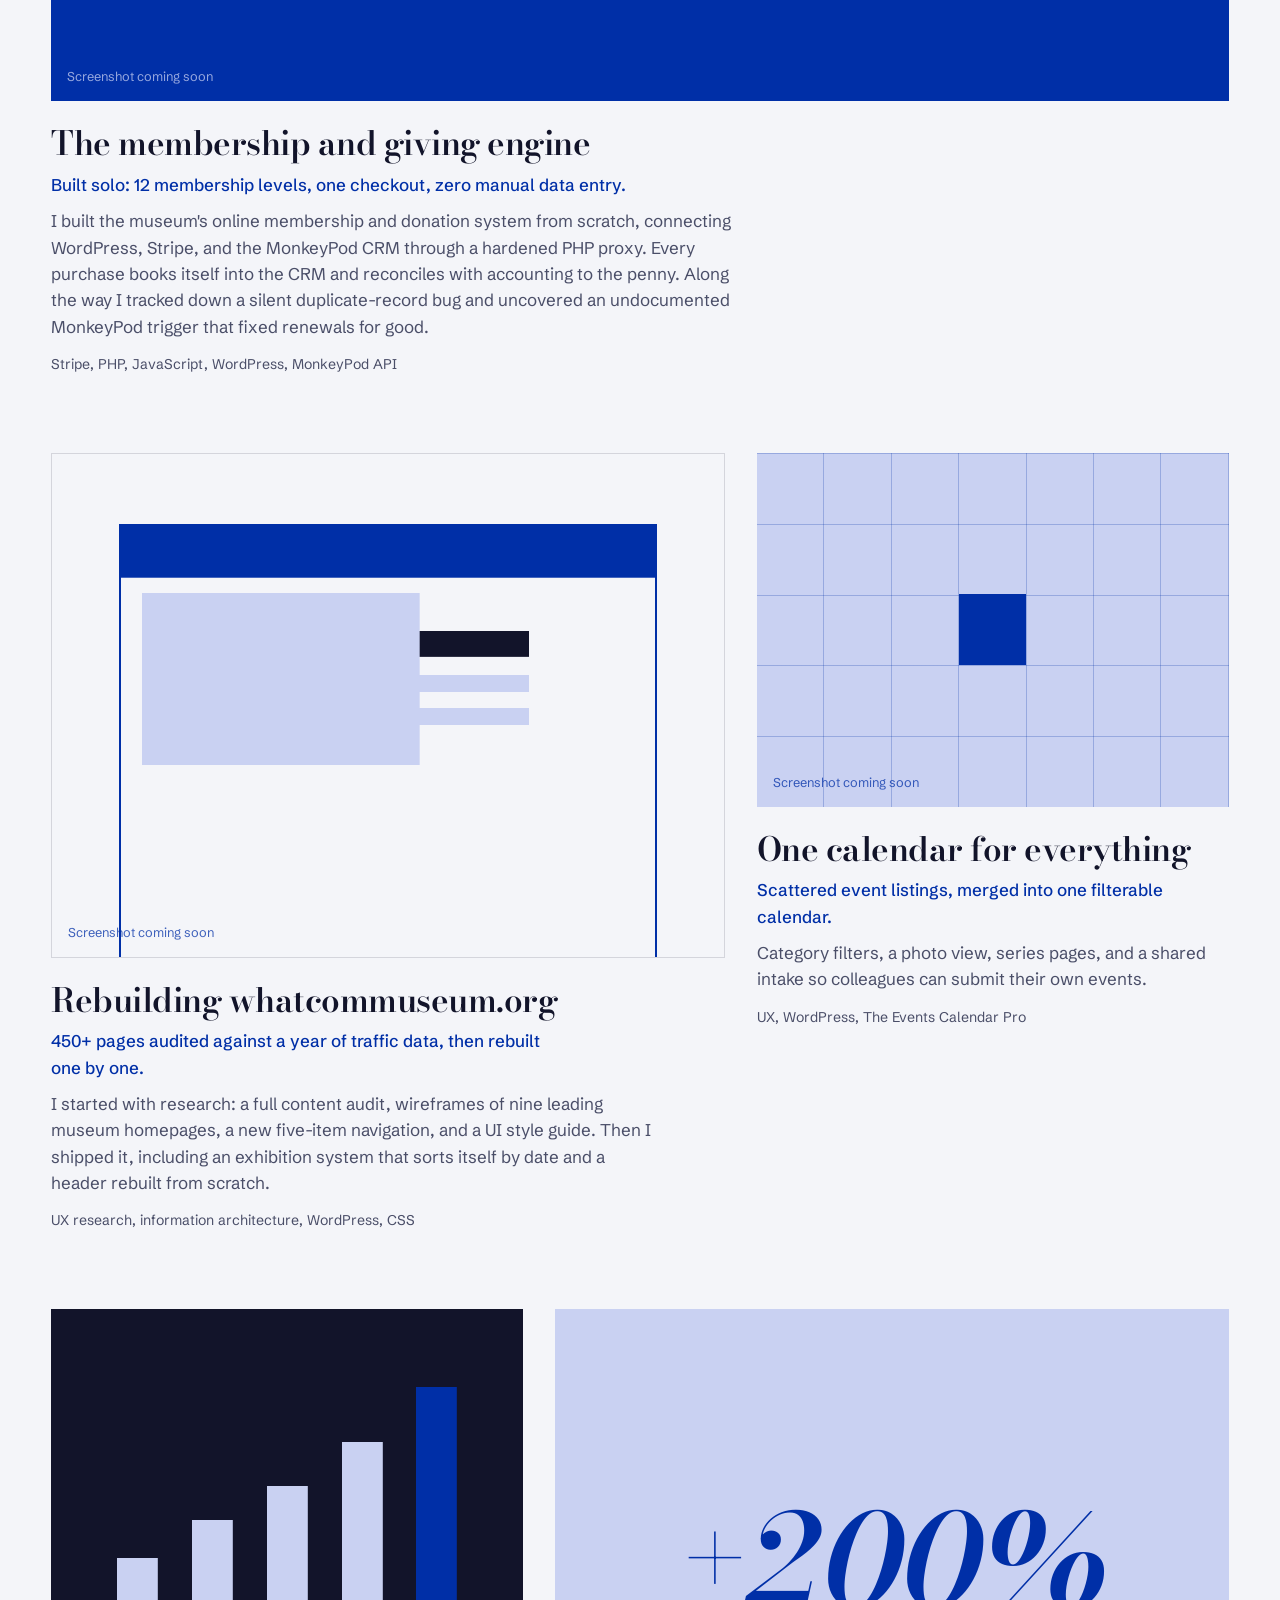
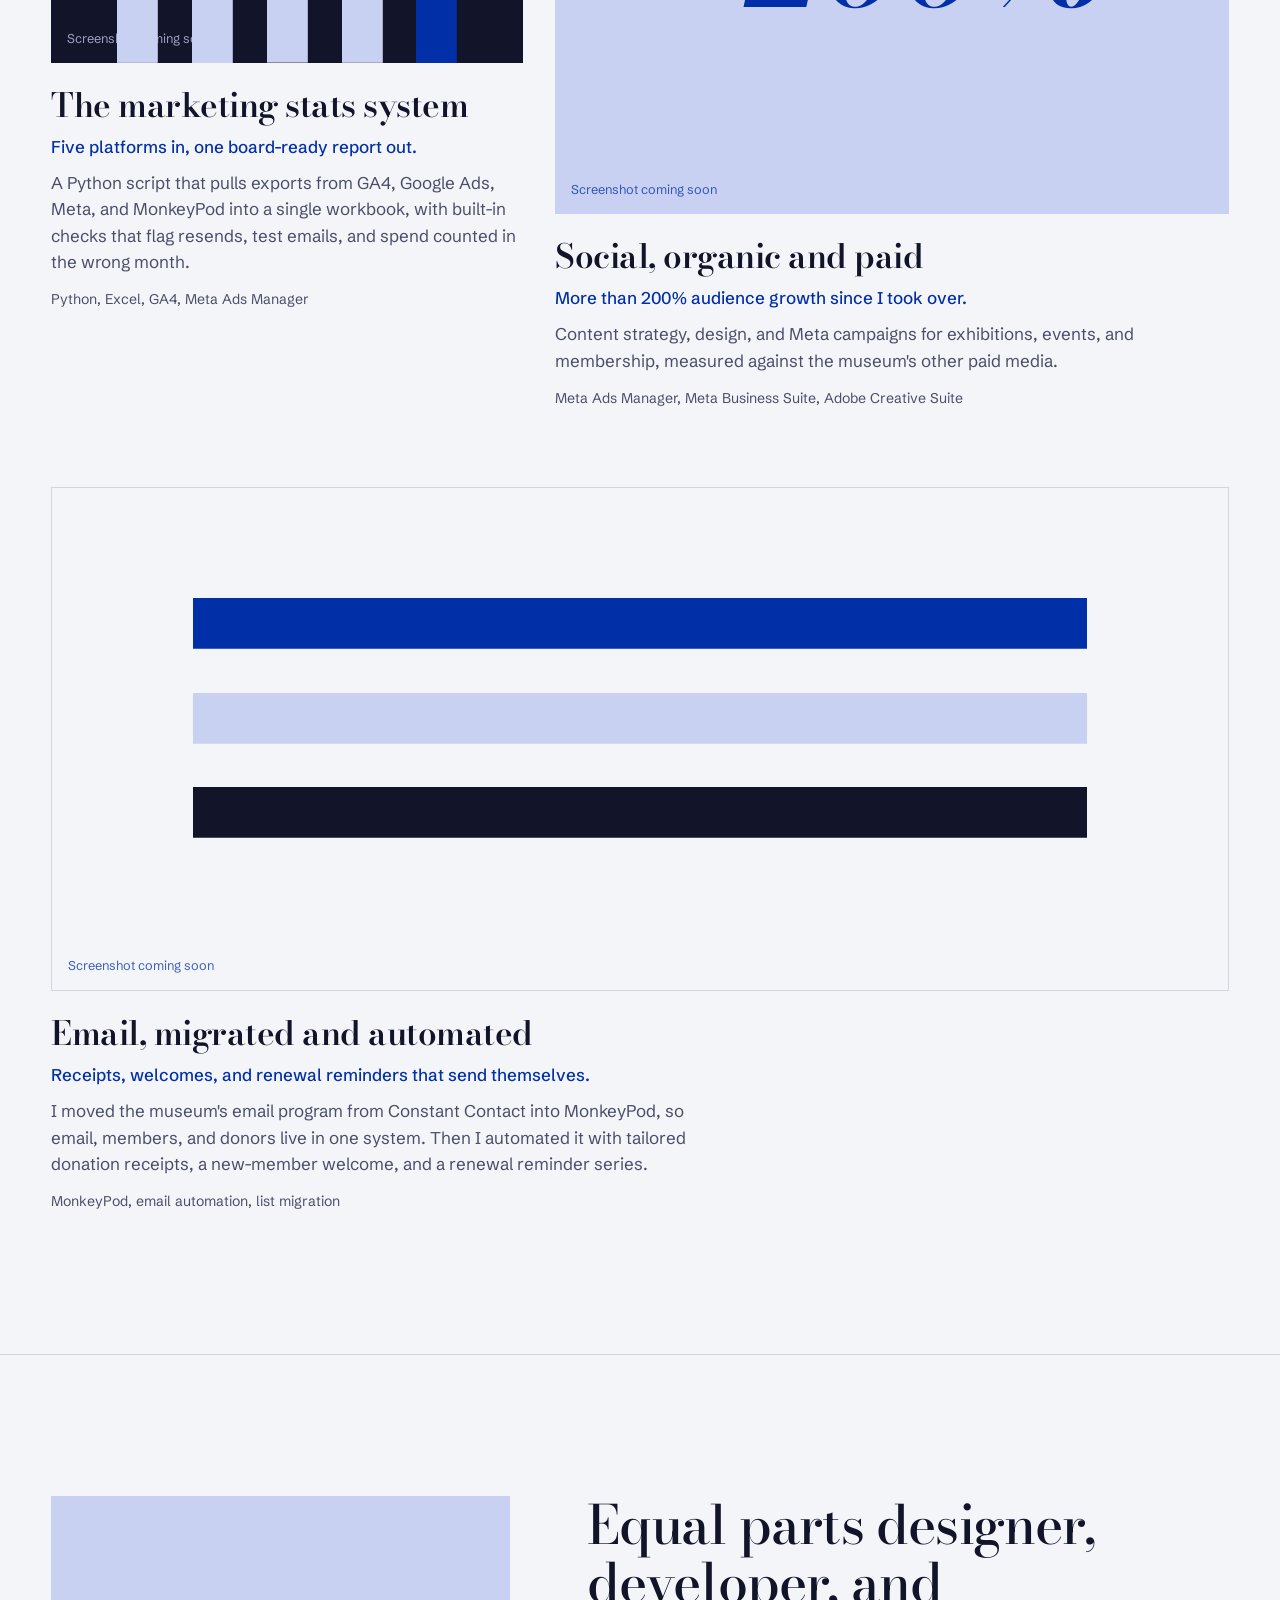
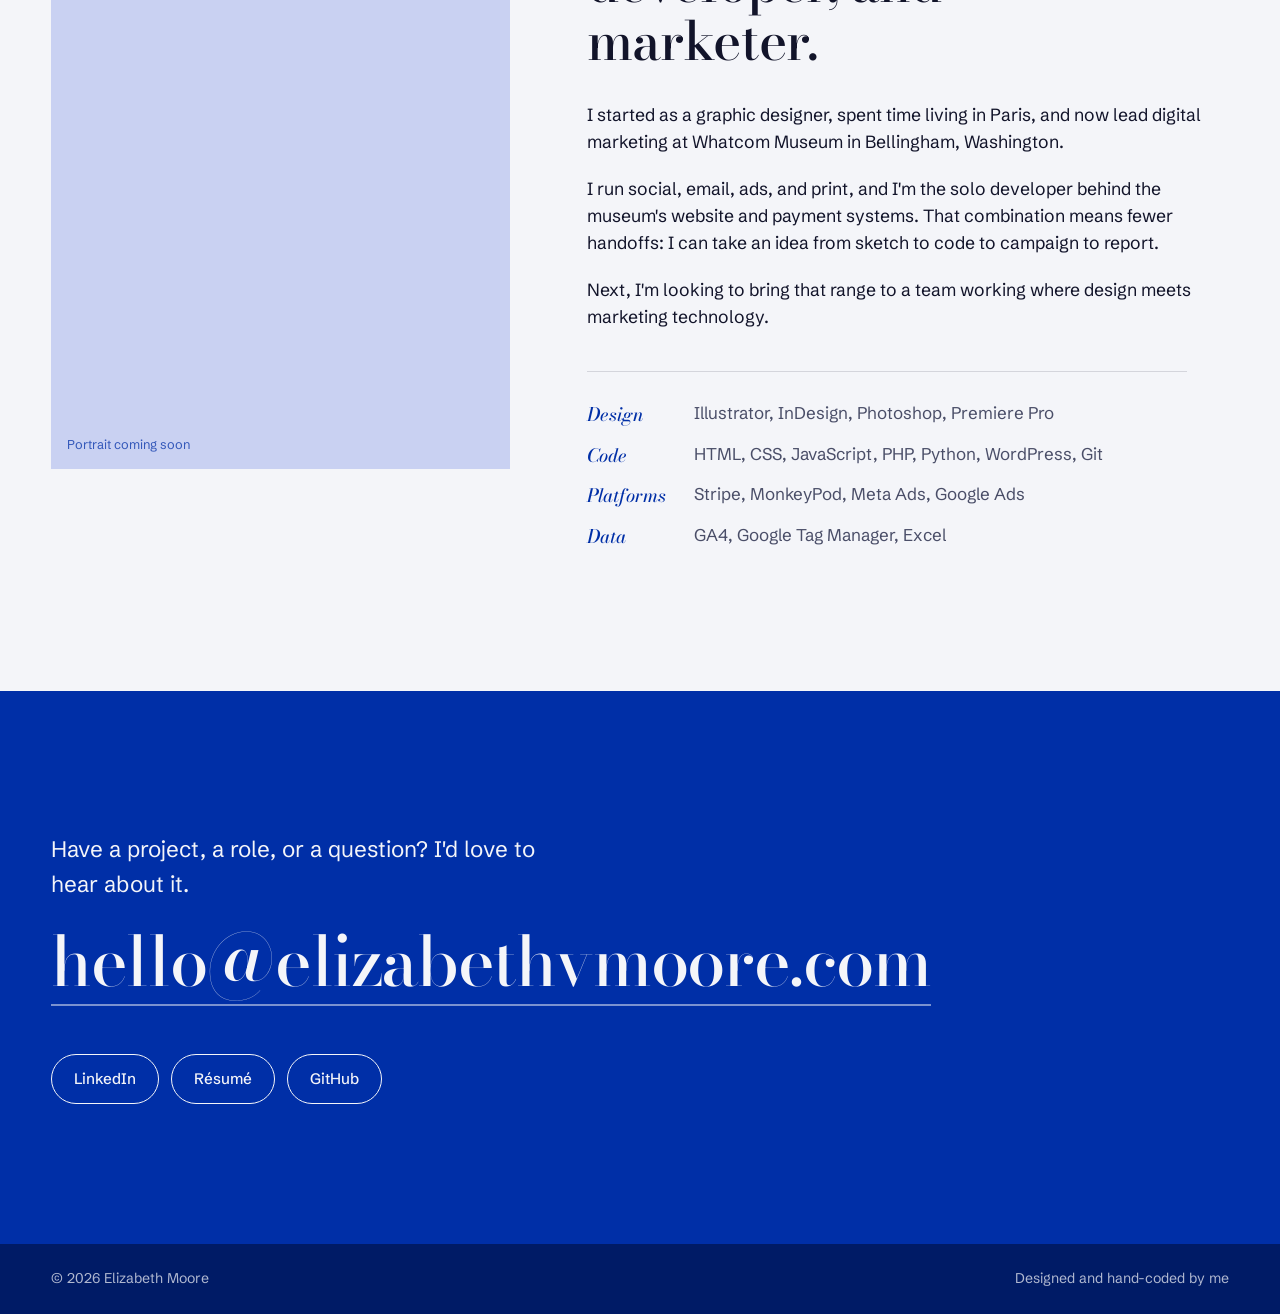
==== commit a4188c9b: "Rework homepage after design critique Fix the cut-off email and faint +200% figure, sturdier Bodoni " ====
--- a/index.html
+++ b/index.html
@@ -4,7 +4,7 @@
   <meta charset="UTF-8">
   <meta name="viewport" content="width=device-width, initial-scale=1.0">
   <title>Elizabeth Moore</title>
-  <meta name="description" content="Elizabeth Moore designs, builds, launches, and measures digital marketing that works.">
+  <meta name="description" content="Elizabeth Moore is a designer, developer, and marketer. She built Whatcom Museum's website, its membership and payment system, and the marketing that fills it.">
   <link rel="preconnect" href="https://fonts.googleapis.com">
   <link rel="preconnect" href="https://fonts.gstatic.com" crossorigin>
   <link href="https://fonts.googleapis.com/css2?family=Bodoni+Moda:ital,opsz,wght@0,6..96,400..900;1,6..96,400..900&family=Schibsted+Grotesk:wght@400;500;700&display=swap" rel="stylesheet">
@@ -15,6 +15,7 @@
       --paper: #F4F5F9;       /* cool white */
       --ink: #12142A;
       --mist: #C9D1F2;
+      --muted: #4A4E68;
       --line: rgba(18, 20, 42, 0.14);
       --serif: "Bodoni Moda", Didot, "Times New Roman", serif;
       --sans: "Schibsted Grotesk", "Helvetica Neue", Arial, sans-serif;
@@ -36,8 +37,7 @@
 
     a { color: inherit; }
 
-    a:focus-visible,
-    button:focus-visible {
+    a:focus-visible {
       outline: 3px solid var(--mist);
       outline-offset: 4px;
     }
@@ -46,6 +46,13 @@
       max-width: 1280px;
       margin: 0 auto;
       padding: 0 var(--gutter);
+    }
+
+    /* Bodoni below hero size: lower optical size = sturdier hairlines */
+    .serif-text {
+      font-family: var(--serif);
+      font-optical-sizing: none;
+      font-variation-settings: "opsz" 18;
     }
 
     /* ---------- Nav ---------- */
@@ -64,6 +71,7 @@
     }
     .monogram {
       font-family: var(--serif);
+      font-variation-settings: "opsz" 18;
       font-size: 1.5rem;
       font-weight: 600;
       text-decoration: none;
@@ -92,8 +100,8 @@
     }
     .hero .wrap {
       width: 100%;
-      padding-top: 140px;
-      padding-bottom: clamp(48px, 8vw, 96px);
+      padding-top: 130px;
+      padding-bottom: clamp(40px, 6vw, 80px);
     }
     .hero h1 {
       font-family: var(--serif);
@@ -101,11 +109,13 @@
       font-size: clamp(4.2rem, 17vw, 15rem);
       line-height: 0.86;
       letter-spacing: -0.035em;
+      font-optical-sizing: none;
       font-variation-settings: "opsz" 96;
     }
     .hero h1 span {
       display: block;
       overflow: hidden;
+      padding-bottom: 0.04em;
     }
     .hero h1 span > em {
       display: block;
@@ -123,50 +133,72 @@
     }
     .hero-foot {
       display: grid;
-      grid-template-columns: 1fr auto;
-      gap: 32px;
+      grid-template-columns: minmax(0, 1fr) auto;
+      gap: 32px 48px;
       align-items: end;
-      margin-top: clamp(32px, 5vw, 64px);
-      padding-top: 24px;
+      margin-top: clamp(32px, 5vw, 56px);
+      padding-top: 28px;
       border-top: 1px solid rgba(244, 245, 249, 0.35);
     }
-    .hero-foot p {
-      max-width: 34ch;
-      font-size: clamp(1.15rem, 2vw, 1.5rem);
-      line-height: 1.35;
-    }
-    .hero-foot a {
+    .hero-foot .pitch {
+      max-width: 30ch;
+      font-family: var(--serif);
+      font-optical-sizing: none;
+      font-variation-settings: "opsz" 18;
+      font-weight: 500;
+      font-size: clamp(1.5rem, 2.8vw, 2.4rem);
+      line-height: 1.2;
+      letter-spacing: -0.01em;
+    }
+    .hero-foot .role {
+      margin-top: 14px;
+      font-size: 0.98rem;
+      color: rgba(244, 245, 249, 0.78);
+    }
+    .hero-actions {
+      display: flex;
+      gap: 12px;
+      flex-wrap: wrap;
+    }
+    .btn {
+      display: inline-block;
+      padding: 12px 22px;
+      border: 1px solid var(--paper);
+      border-radius: 999px;
       font-size: 0.95rem;
-      text-underline-offset: 5px;
-    }
-
-    /* ---------- Section heads ---------- */
-    section { padding: clamp(80px, 11vw, 160px) 0; }
-
-    .section-head {
+      font-weight: 500;
+      text-decoration: none;
+      white-space: nowrap;
+    }
+    .btn-solid { background: var(--paper); color: var(--blue); }
+    .btn-solid:hover { background: var(--mist); border-color: var(--mist); }
+    .btn-ghost:hover { background: rgba(244, 245, 249, 0.12); }
+
+    /* ---------- Work ---------- */
+    .work { padding: clamp(80px, 11vw, 160px) 0; }
+
+    .work-head {
       display: grid;
-      grid-template-columns: minmax(0, 1fr) minmax(0, 1.4fr);
+      grid-template-columns: minmax(0, 1fr) minmax(0, 1.3fr);
       gap: 32px;
       align-items: end;
       margin-bottom: clamp(40px, 6vw, 80px);
     }
-    .section-head h2 {
-      font-family: var(--serif);
-      font-weight: 400;
-      font-size: clamp(2.6rem, 6vw, 5rem);
+    .work-head h2 {
+      font-weight: 500;
+      font-size: clamp(2.6rem, 5.6vw, 4.6rem);
       line-height: 1;
       letter-spacing: -0.02em;
     }
-    .section-head p {
+    .work-head p {
       max-width: 46ch;
-      color: rgba(18, 20, 42, 0.72);
-    }
-
-    /* ---------- Work ---------- */
+      color: var(--muted);
+    }
+
     .work-grid {
       display: grid;
       grid-template-columns: repeat(12, 1fr);
-      gap: clamp(32px, 4vw, 56px) clamp(16px, 2.5vw, 32px);
+      gap: clamp(48px, 6vw, 88px) clamp(16px, 2.5vw, 32px);
     }
     .project { grid-column: span 6; text-decoration: none; display: block; }
     .project.wide { grid-column: span 7; }
@@ -178,67 +210,32 @@
       aspect-ratio: 4 / 3;
       background: var(--mist);
       overflow: hidden;
-      margin-bottom: 20px;
+      margin-bottom: 24px;
     }
     .project.full .project-art { aspect-ratio: 21 / 9; }
     .project-art::after {
-      content: "Image coming soon";
+      content: "Screenshot coming soon";
       position: absolute;
       left: 16px; bottom: 14px;
       font-size: 0.8rem;
       color: var(--blue);
-      opacity: 0.7;
-    }
-    /* Placeholder art: each project gets its own abstract mark */
+      opacity: 0.75;
+    }
+
+    /* Placeholder art until real screenshots arrive */
     .art-api { background: var(--blue); }
     .art-api::before {
       content: "{ }";
       position: absolute; inset: 0;
       display: grid; place-items: center;
       font-family: var(--serif);
+      font-variation-settings: "opsz" 18;
+      font-weight: 500;
       font-size: clamp(5rem, 14vw, 12rem);
       color: var(--mist);
     }
     .art-api::after { color: var(--mist); }
-    .art-giving::before {
-      content: "";
-      position: absolute;
-      width: 70%; aspect-ratio: 1;
-      border-radius: 50%;
-      background: var(--blue);
-      right: -12%; top: -18%;
-    }
-    .art-social::before {
-      content: "+200%";
-      position: absolute; inset: 0;
-      display: grid; place-items: center;
-      font-family: var(--serif);
-      font-style: italic;
-      font-size: clamp(4rem, 10vw, 8rem);
-      color: var(--blue);
-    }
-    .art-meta { background: var(--ink); }
-    .art-meta::before {
-      content: "";
-      position: absolute;
-      inset: 18% 22%;
-      border: 2px solid var(--mist);
-      border-radius: 999px;
-    }
-    .art-meta::after { color: var(--mist); }
-    .art-calendar {
-      background:
-        repeating-linear-gradient(90deg, transparent 0 calc(14.28% - 1px), rgba(0,47,167,.25) calc(14.28% - 1px) 14.28%),
-        repeating-linear-gradient(0deg, transparent 0 calc(20% - 1px), rgba(0,47,167,.25) calc(20% - 1px) 20%),
-        var(--mist);
-    }
-    .art-calendar::before {
-      content: "";
-      position: absolute;
-      left: 42.84%; top: 40%;
-      width: 14.28%; height: 20%;
-      background: var(--blue);
-    }
+
     .art-site { background: var(--paper); border: 1px solid var(--line); }
     .art-site::before {
       content: "";
@@ -253,8 +250,50 @@
         linear-gradient(var(--mist) 0 0) 70% 36% / 22% 4% no-repeat,
         linear-gradient(var(--mist) 0 0) 70% 44% / 22% 4% no-repeat;
     }
-    .art-stack { background: var(--paper); border: 1px solid var(--line); }
-    .art-stack::before {
+
+    .art-calendar {
+      background:
+        repeating-linear-gradient(90deg, transparent 0 calc(14.28% - 1px), rgba(0,47,167,.25) calc(14.28% - 1px) 14.28%),
+        repeating-linear-gradient(0deg, transparent 0 calc(20% - 1px), rgba(0,47,167,.25) calc(20% - 1px) 20%),
+        var(--mist);
+    }
+    .art-calendar::before {
+      content: "";
+      position: absolute;
+      left: 42.84%; top: 40%;
+      width: 14.28%; height: 20%;
+      background: var(--blue);
+    }
+
+    .art-stats { background: var(--ink); }
+    .art-stats::before {
+      content: "";
+      position: absolute;
+      left: 14%; right: 14%; bottom: 0; top: 22%;
+      background:
+        linear-gradient(var(--mist) 0 0) 0% 100% / 12% 38% no-repeat,
+        linear-gradient(var(--mist) 0 0) 25% 100% / 12% 52% no-repeat,
+        linear-gradient(var(--mist) 0 0) 50% 100% / 12% 64% no-repeat,
+        linear-gradient(var(--mist) 0 0) 75% 100% / 12% 80% no-repeat,
+        linear-gradient(var(--blue) 0 0) 100% 100% / 12% 100% no-repeat;
+    }
+    .art-stats::after { color: var(--mist); }
+
+    .art-social::before {
+      content: "+200%";
+      position: absolute; inset: 0;
+      display: grid; place-items: center;
+      font-family: var(--serif);
+      font-variation-settings: "opsz" 18;
+      font-weight: 600;
+      font-style: italic;
+      font-size: clamp(4rem, 10vw, 8.5rem);
+      letter-spacing: -0.02em;
+      color: var(--blue);
+    }
+
+    .art-email { background: var(--paper); border: 1px solid var(--line); }
+    .art-email::before {
       content: "";
       position: absolute;
       left: 12%; right: 12%; top: 22%;
@@ -266,59 +305,40 @@
     }
 
     .project h3 {
-      font-family: var(--serif);
-      font-weight: 500;
-      font-size: clamp(1.6rem, 2.6vw, 2.25rem);
+      font-weight: 600;
+      font-size: clamp(1.7rem, 2.6vw, 2.3rem);
       line-height: 1.1;
-      letter-spacing: -0.01em;
-      margin-bottom: 8px;
-    }
-    .project:hover h3 { text-decoration: underline; text-decoration-thickness: 1px; text-underline-offset: 6px; }
-    .project p {
-      max-width: 48ch;
-      color: rgba(18, 20, 42, 0.72);
-    }
-    .tags {
-      display: flex;
-      flex-wrap: wrap;
-      gap: 8px;
+      letter-spacing: -0.015em;
+      margin-bottom: 10px;
+    }
+    .project:hover h3 {
+      text-decoration: underline;
+      text-decoration-thickness: 1px;
+      text-underline-offset: 6px;
+    }
+    .project .proof {
+      font-weight: 500;
+      color: var(--blue);
+      margin-bottom: 10px;
+      max-width: 52ch;
+    }
+    .project .desc {
+      max-width: 60ch;
+      color: var(--muted);
+    }
+    .project.full .desc,
+    .project.full .proof { max-width: 68ch; }
+    .project .stack {
       margin-top: 14px;
-      list-style: none;
-    }
-    .tags li {
-      font-size: 0.82rem;
-      padding: 4px 10px;
-      border: 1px solid var(--line);
-      border-radius: 999px;
-    }
-
-    /* ---------- Capabilities ---------- */
-    .capabilities { background: var(--ink); color: var(--paper); }
-    .capabilities .section-head p { color: rgba(244, 245, 249, 0.7); }
-    .cap-grid {
-      display: grid;
-      grid-template-columns: repeat(4, 1fr);
-      border-top: 1px solid rgba(244, 245, 249, 0.25);
-    }
-    .cap {
-      padding: 28px 24px 8px 0;
-    }
-    .cap + .cap {
-      padding-left: 24px;
-      border-left: 1px solid rgba(244, 245, 249, 0.25);
-    }
-    .cap h3 {
-      font-family: var(--serif);
-      font-style: italic;
-      font-weight: 400;
-      font-size: clamp(2rem, 3.4vw, 3rem);
-      line-height: 1;
-      margin-bottom: 16px;
-      color: var(--mist);
-    }
-    .cap p { color: rgba(244, 245, 249, 0.78); font-size: 0.98rem; }
+      font-size: 0.88rem;
+      color: var(--muted);
+    }
 
     /* ---------- About ---------- */
+    .about {
+      padding: clamp(80px, 11vw, 160px) 0;
+      border-top: 1px solid var(--line);
+    }
     .about-grid {
       display: grid;
       grid-template-columns: minmax(0, 1fr) minmax(0, 1.4fr);
@@ -335,27 +355,45 @@
       left: 16px; bottom: 14px;
       font-size: 0.8rem;
       color: var(--blue);
-      opacity: 0.7;
+      opacity: 0.75;
     }
     .about-copy h2 {
-      font-family: var(--serif);
-      font-weight: 400;
-      font-size: clamp(2.2rem, 4.4vw, 3.6rem);
+      font-weight: 500;
+      font-size: clamp(2.2rem, 4.2vw, 3.4rem);
       line-height: 1.08;
       letter-spacing: -0.015em;
       margin-bottom: 32px;
-      max-width: 18ch;
-    }
-    .about-copy p {
+      max-width: 16ch;
+    }
+    .about-copy > p {
       max-width: 60ch;
       margin-bottom: 1.1em;
       font-size: 1.1rem;
     }
+    .toolkit {
+      display: grid;
+      grid-template-columns: max-content 1fr;
+      gap: 12px 28px;
+      margin-top: 40px;
+      padding-top: 28px;
+      border-top: 1px solid var(--line);
+      max-width: 60ch;
+    }
+    .toolkit dt {
+      font-family: var(--serif);
+      font-variation-settings: "opsz" 18;
+      font-style: italic;
+      font-weight: 500;
+      font-size: 1.15rem;
+      color: var(--blue);
+    }
+    .toolkit dd { color: var(--muted); }
 
     /* ---------- Contact ---------- */
     .contact {
       background: var(--blue);
       color: var(--paper);
+      padding: clamp(80px, 11vw, 160px) 0;
     }
     .contact p {
       font-size: clamp(1.15rem, 2vw, 1.4rem);
@@ -364,27 +402,31 @@
     }
     .contact a.email {
       font-family: var(--serif);
-      font-size: clamp(2rem, 7.4vw, 6.5rem);
-      line-height: 1;
+      font-optical-sizing: none;
+      font-variation-settings: "opsz" 48;
+      font-weight: 500;
+      font-size: clamp(1.55rem, 5.4vw, 4.75rem);
+      line-height: 1.05;
       letter-spacing: -0.02em;
       text-decoration: none;
-      word-break: break-word;
+      overflow-wrap: anywhere;
       display: inline-block;
+      max-width: 100%;
       border-bottom: 2px solid rgba(244, 245, 249, 0.5);
       padding-bottom: 6px;
     }
     .contact a.email:hover { border-bottom-color: var(--paper); }
     .contact-links {
       display: flex;
-      gap: 28px;
+      flex-wrap: wrap;
+      gap: 12px;
       margin-top: 48px;
       list-style: none;
     }
-    .contact-links a { text-underline-offset: 5px; }
 
     footer {
       background: var(--blue-deep);
-      color: rgba(244, 245, 249, 0.7);
+      color: rgba(244, 245, 249, 0.72);
       font-size: 0.88rem;
     }
     footer .wrap {
@@ -397,24 +439,24 @@
 
     /* ---------- Responsive ---------- */
     @media (max-width: 860px) {
-      .section-head,
-      .about-grid { grid-template-columns: 1fr; }
+      .work-head,
+      .about-grid,
+      .hero-foot { grid-template-columns: 1fr; }
       .project,
       .project.wide,
       .project.narrow { grid-column: 1 / -1; }
       .project.full .project-art { aspect-ratio: 4 / 3; }
-      .cap-grid { grid-template-columns: 1fr 1fr; }
-      .cap:nth-child(3) { padding-left: 0; border-left: 0; }
-      .cap:nth-child(n+3) { border-top: 1px solid rgba(244, 245, 249, 0.25); }
       .portrait { max-width: 420px; }
     }
     @media (max-width: 560px) {
-      .nav ul { display: none; }
-      .hero-foot { grid-template-columns: 1fr; }
+      .nav ul { gap: 16px; font-size: 0.9rem; }
+      .nav ul li.hide-sm { display: none; }
+      .hero { min-height: auto; }
+      .hero .wrap { padding-top: 168px; }
+      .hero h1 { font-size: 20.5vw; }
       .hero h1 span:nth-child(2) > em { padding-left: 0.3em; }
-      .cap-grid { grid-template-columns: 1fr; }
-      .cap, .cap + .cap { padding-left: 0; border-left: 0; }
-      .cap + .cap { border-top: 1px solid rgba(244, 245, 249, 0.25); }
+      .toolkit { grid-template-columns: 1fr; gap: 4px; }
+      .toolkit dd { margin-bottom: 12px; }
       footer .wrap { flex-direction: column; }
     }
     @media (prefers-reduced-motion: reduce) {
@@ -432,6 +474,8 @@
         <ul>
           <li><a href="#work">Work</a></li>
           <li><a href="#about">About</a></li>
+          <!-- TODO: add résumé PDF link -->
+          <li class="hide-sm"><a href="#">Résumé</a></li>
           <li><a href="#contact">Contact</a></li>
         </ul>
       </nav>
@@ -447,102 +491,97 @@
           <span><em>Moore</em></span>
         </h1>
         <div class="hero-foot">
-          <p>Designer turned marketing technologist. I design it, build it, launch it, and prove it worked.</p>
-          <a href="#work">See selected work</a>
-        </div>
-      </div>
-    </section>
-
-    <section id="work">
-      <div class="wrap">
-        <div class="section-head">
-          <h2>Selected work</h2>
-          <p>Systems, campaigns, and pages I've built for Whatcom Museum, from the code that turns a click into a membership to the ads that fill our galleries.</p>
-        </div>
-
-        <div class="work-grid">
-
-          <a class="project full" href="#">
-            <div class="project-art art-api" aria-hidden="true"></div>
-            <h3>The membership and giving engine</h3>
-            <p>As sole developer, I built the museum's online membership and donation system from scratch, connecting WordPress, Stripe, and the MonkeyPod CRM. Twelve membership levels, a hardened PHP proxy to the MonkeyPod API, and payments that book themselves into the CRM and reconcile with accounting to the penny.</p>
-            <ul class="tags"><li>API integration</li><li>Stripe</li><li>PHP</li><li>JavaScript</li><li>CRM</li></ul>
-          </a>
-
-          <a class="project wide" href="#">
-            <div class="project-art art-site" aria-hidden="true"></div>
-            <h3>Rebuilding whatcommuseum.org</h3>
-            <p>A page-by-page rebuild into one cohesive, museum-level site: a new exhibition system that sorts itself by date, a header and mega menu rebuilt from scratch, and redesigned press and blog templates.</p>
-            <ul class="tags"><li>WordPress</li><li>Front-end</li><li>UX</li></ul>
-          </a>
-
-          <a class="project narrow" href="#">
-            <div class="project-art art-calendar" aria-hidden="true"></div>
-            <h3>One calendar for everything</h3>
-            <p>Merged the museum's events into a single filterable calendar with photo view, series pages, and a shared intake so colleagues can submit events.</p>
-            <ul class="tags"><li>UX</li><li>Information design</li></ul>
-          </a>
-
-          <a class="project narrow" href="#">
-            <div class="project-art art-social" aria-hidden="true"></div>
-            <h3>Growing our social audience</h3>
-            <p>Strategy, content, and design that grew the museum's social following by more than 200%.</p>
-            <ul class="tags"><li>Social media</li><li>Content</li></ul>
-          </a>
-
-          <a class="project wide" href="#">
-            <div class="project-art art-meta" aria-hidden="true"></div>
-            <h3>Meta campaigns</h3>
-            <p>Paid social for exhibitions, events, and membership, from creative to targeting to reporting.</p>
-            <ul class="tags"><li>Paid social</li><li>Creative</li><li>Analytics</li></ul>
-          </a>
-
-          <a class="project full" href="#">
-            <div class="project-art art-stack" aria-hidden="true"></div>
-            <h3>Email, automation, and tracking</h3>
-            <p>Moved the museum's email program from Constant Contact into MonkeyPod, then automated it: tailored donation receipts, a new-member welcome, and a renewal reminder series. Alongside it, an audit of GA4, Tag Manager, Google Ads, and the Meta pixel so the numbers can be trusted.</p>
-            <ul class="tags"><li>Email migration</li><li>Automation</li><li>GA4</li><li>Tag Manager</li></ul>
-          </a>
-
-        </div>
-      </div>
-    </section>
-
-    <section class="capabilities" aria-labelledby="cap-title">
-      <div class="wrap">
-        <div class="section-head">
-          <h2 id="cap-title">What I do</h2>
-          <p>Most people design or build or market. I do all three, which means fewer handoffs and work that actually ships.</p>
-        </div>
-        <div class="cap-grid">
-          <div class="cap">
-            <h3>Design</h3>
-            <p>Brand, print, digital, and campaign creative in Illustrator, InDesign, Photoshop, and Premiere Pro.</p>
+          <div>
+            <p class="pitch">I design it, code it, launch it, and prove it worked.</p>
+            <p class="role">Digital Marketing Manager and solo web developer at Whatcom Museum</p>
           </div>
-          <div class="cap">
-            <h3>Build</h3>
-            <p>Websites, checkout flows, and API integrations in HTML, CSS, JavaScript, PHP, and WordPress.</p>
-          </div>
-          <div class="cap">
-            <h3>Launch</h3>
-            <p>Email, automation, social, and paid campaigns across MonkeyPod, Meta, and Google Ads.</p>
-          </div>
-          <div class="cap">
-            <h3>Measure</h3>
-            <p>GA4 and Tag Manager setup, reporting, and the insights that shape what we do next.</p>
+          <div class="hero-actions">
+            <a class="btn btn-solid" href="#work">See the work</a>
+            <a class="btn btn-ghost" href="#contact">Get in touch</a>
           </div>
         </div>
       </div>
     </section>
 
-    <section id="about">
+    <section id="work" class="work">
+      <div class="wrap">
+        <div class="work-head">
+          <h2 class="serif-text">Selected work</h2>
+          <p>I built Whatcom Museum's website, the system that turns a click into a membership, and the marketing that brings people through the door. Here's how.</p>
+        </div>
+
+        <div class="work-grid">
+
+          <a class="project full" href="#">
+            <div class="project-art art-api" aria-hidden="true"></div>
+            <h3 class="serif-text">The membership and giving engine</h3>
+            <p class="proof">Built solo: 12 membership levels, one checkout, zero manual data entry.</p>
+            <p class="desc">I built the museum's online membership and donation system from scratch, connecting WordPress, Stripe, and the MonkeyPod CRM through a hardened PHP proxy. Every purchase books itself into the CRM and reconciles with accounting to the penny. Along the way I tracked down a silent duplicate-record bug and uncovered an undocumented MonkeyPod trigger that fixed renewals for good.</p>
+            <p class="stack">Stripe, PHP, JavaScript, WordPress, MonkeyPod API</p>
+          </a>
+
+          <a class="project wide" href="#">
+            <div class="project-art art-site" aria-hidden="true"></div>
+            <h3 class="serif-text">Rebuilding whatcommuseum.org</h3>
+            <p class="proof">450+ pages audited against a year of traffic data, then rebuilt one by one.</p>
+            <p class="desc">I started with research: a full content audit, wireframes of nine leading museum homepages, a new five-item navigation, and a UI style guide. Then I shipped it, including an exhibition system that sorts itself by date and a header rebuilt from scratch.</p>
+            <p class="stack">UX research, information architecture, WordPress, CSS</p>
+          </a>
+
+          <a class="project narrow" href="#">
+            <div class="project-art art-calendar" aria-hidden="true"></div>
+            <h3 class="serif-text">One calendar for everything</h3>
+            <p class="proof">Scattered event listings, merged into one filterable calendar.</p>
+            <p class="desc">Category filters, a photo view, series pages, and a shared intake so colleagues can submit their own events.</p>
+            <p class="stack">UX, WordPress, The Events Calendar Pro</p>
+          </a>
+
+          <a class="project narrow" href="#">
+            <div class="project-art art-stats" aria-hidden="true"></div>
+            <h3 class="serif-text">The marketing stats system</h3>
+            <p class="proof">Five platforms in, one board-ready report out.</p>
+            <p class="desc">A Python script that pulls exports from GA4, Google Ads, Meta, and MonkeyPod into a single workbook, with built-in checks that flag resends, test emails, and spend counted in the wrong month.</p>
+            <p class="stack">Python, Excel, GA4, Meta Ads Manager</p>
+          </a>
+
+          <a class="project wide" href="#">
+            <div class="project-art art-social" aria-hidden="true"></div>
+            <h3 class="serif-text">Social, organic and paid</h3>
+            <p class="proof">More than 200% audience growth since I took over.</p>
+            <p class="desc">Content strategy, design, and Meta campaigns for exhibitions, events, and membership, measured against the museum's other paid media.</p>
+            <p class="stack">Meta Ads Manager, Meta Business Suite, Adobe Creative Suite</p>
+          </a>
+
+          <a class="project full" href="#">
+            <div class="project-art art-email" aria-hidden="true"></div>
+            <h3 class="serif-text">Email, migrated and automated</h3>
+            <p class="proof">Receipts, welcomes, and renewal reminders that send themselves.</p>
+            <p class="desc">I moved the museum's email program from Constant Contact into MonkeyPod, so email, members, and donors live in one system. Then I automated it with tailored donation receipts, a new-member welcome, and a renewal reminder series.</p>
+            <p class="stack">MonkeyPod, email automation, list migration</p>
+          </a>
+
+        </div>
+      </div>
+    </section>
+
+    <section id="about" class="about">
       <div class="wrap about-grid">
         <div class="portrait" aria-hidden="true"></div>
         <div class="about-copy">
-          <h2>A graphic designer who learned to speak code.</h2>
-          <p>I started in graphic design, spent time living in Paris, and now lead digital marketing at Whatcom Museum in Bellingham, Washington.</p>
-          <p>My job covers everything from social, email, paid ads, and print to the website itself, where I'm the solo developer. Along the way I fell hard for the technical side: connecting systems, chasing down bugs, and building pages that convert.</p>
-          <p>Today I'm focused on the space where design meets marketing technology, and I'm always up for a good problem.</p>
+          <h2 class="serif-text">Equal parts designer, developer, and marketer.</h2>
+          <p>I started as a graphic designer, spent time living in Paris, and now lead digital marketing at Whatcom Museum in Bellingham, Washington.</p>
+          <p>I run social, email, ads, and print, and I'm the solo developer behind the museum's website and payment systems. That combination means fewer handoffs: I can take an idea from sketch to code to campaign to report.</p>
+          <p>Next, I'm looking to bring that range to a team working where design meets marketing technology.</p>
+          <dl class="toolkit">
+            <dt>Design</dt>
+            <dd>Illustrator, InDesign, Photoshop, Premiere Pro</dd>
+            <dt>Code</dt>
+            <dd>HTML, CSS, JavaScript, PHP, Python, WordPress, Git</dd>
+            <dt>Platforms</dt>
+            <dd>Stripe, MonkeyPod, Meta Ads, Google Ads</dd>
+            <dt>Data</dt>
+            <dd>GA4, Google Tag Manager, Excel</dd>
+          </dl>
         </div>
       </div>
     </section>
@@ -552,8 +591,10 @@
         <p>Have a project, a role, or a question? I'd love to hear about it.</p>
         <a class="email" href="mailto:hello@elizabethvmoore.com">hello@elizabethvmoore.com</a>
         <ul class="contact-links">
-          <li><a href="#">LinkedIn</a></li>
-          <li><a href="https://github.com/elizabethvmoore">GitHub</a></li>
+          <!-- TODO: add LinkedIn URL and résumé PDF -->
+          <li><a class="btn btn-ghost" href="#">LinkedIn</a></li>
+          <li><a class="btn btn-ghost" href="#">Résumé</a></li>
+          <li><a class="btn btn-ghost" href="https://github.com/elizabethvmoore">GitHub</a></li>
         </ul>
       </div>
     </section>
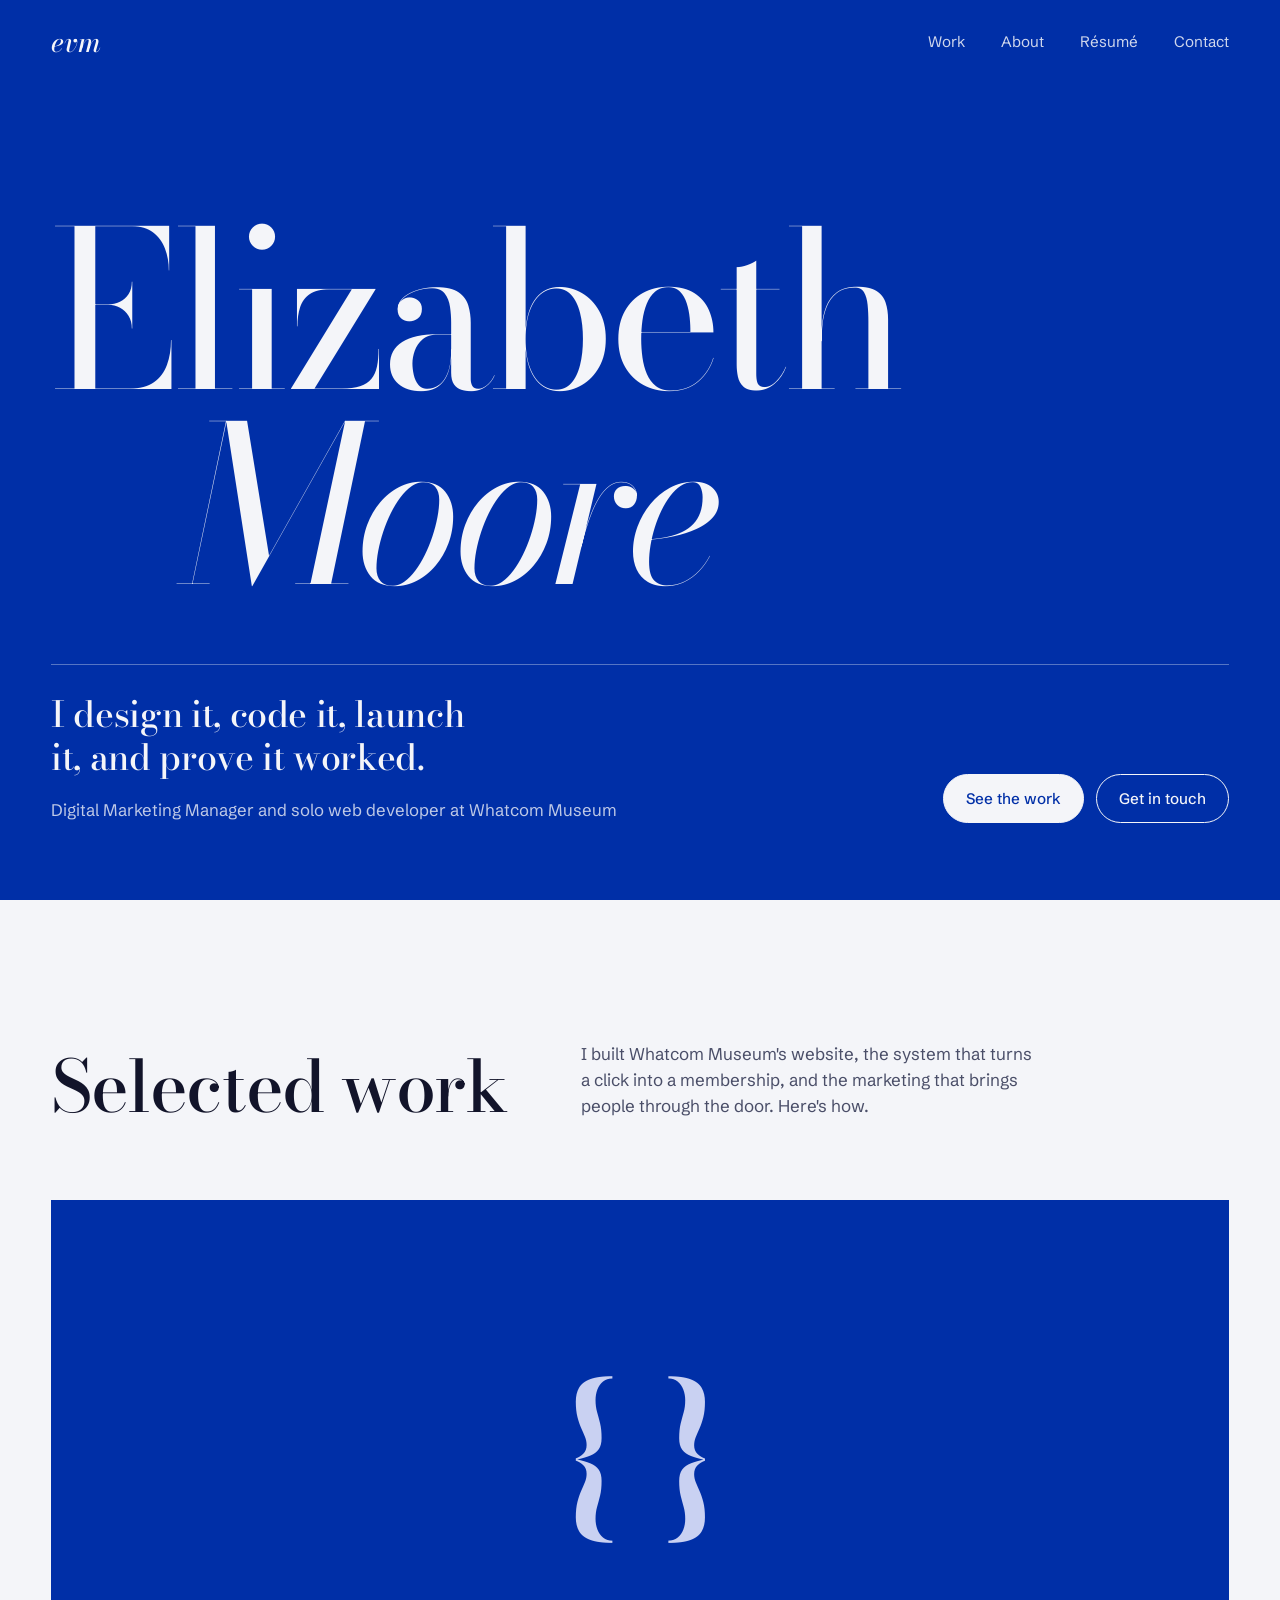
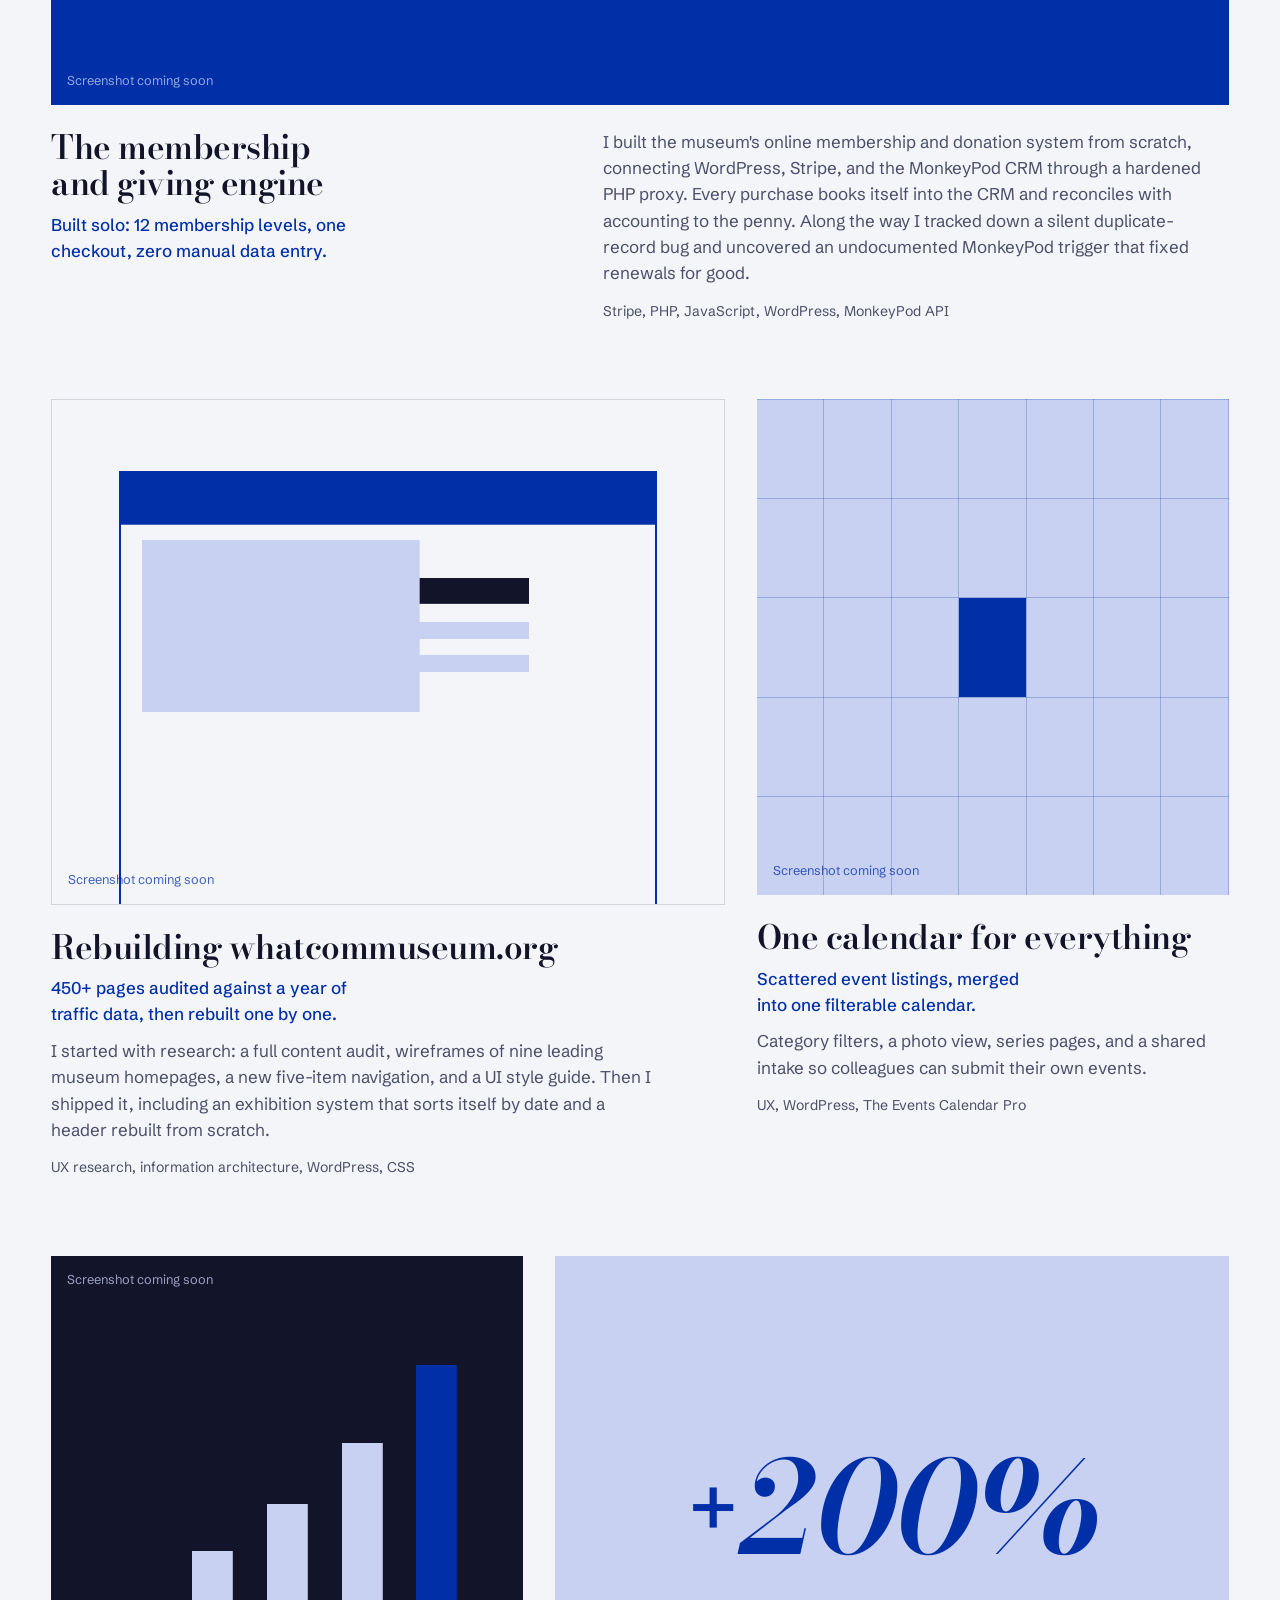
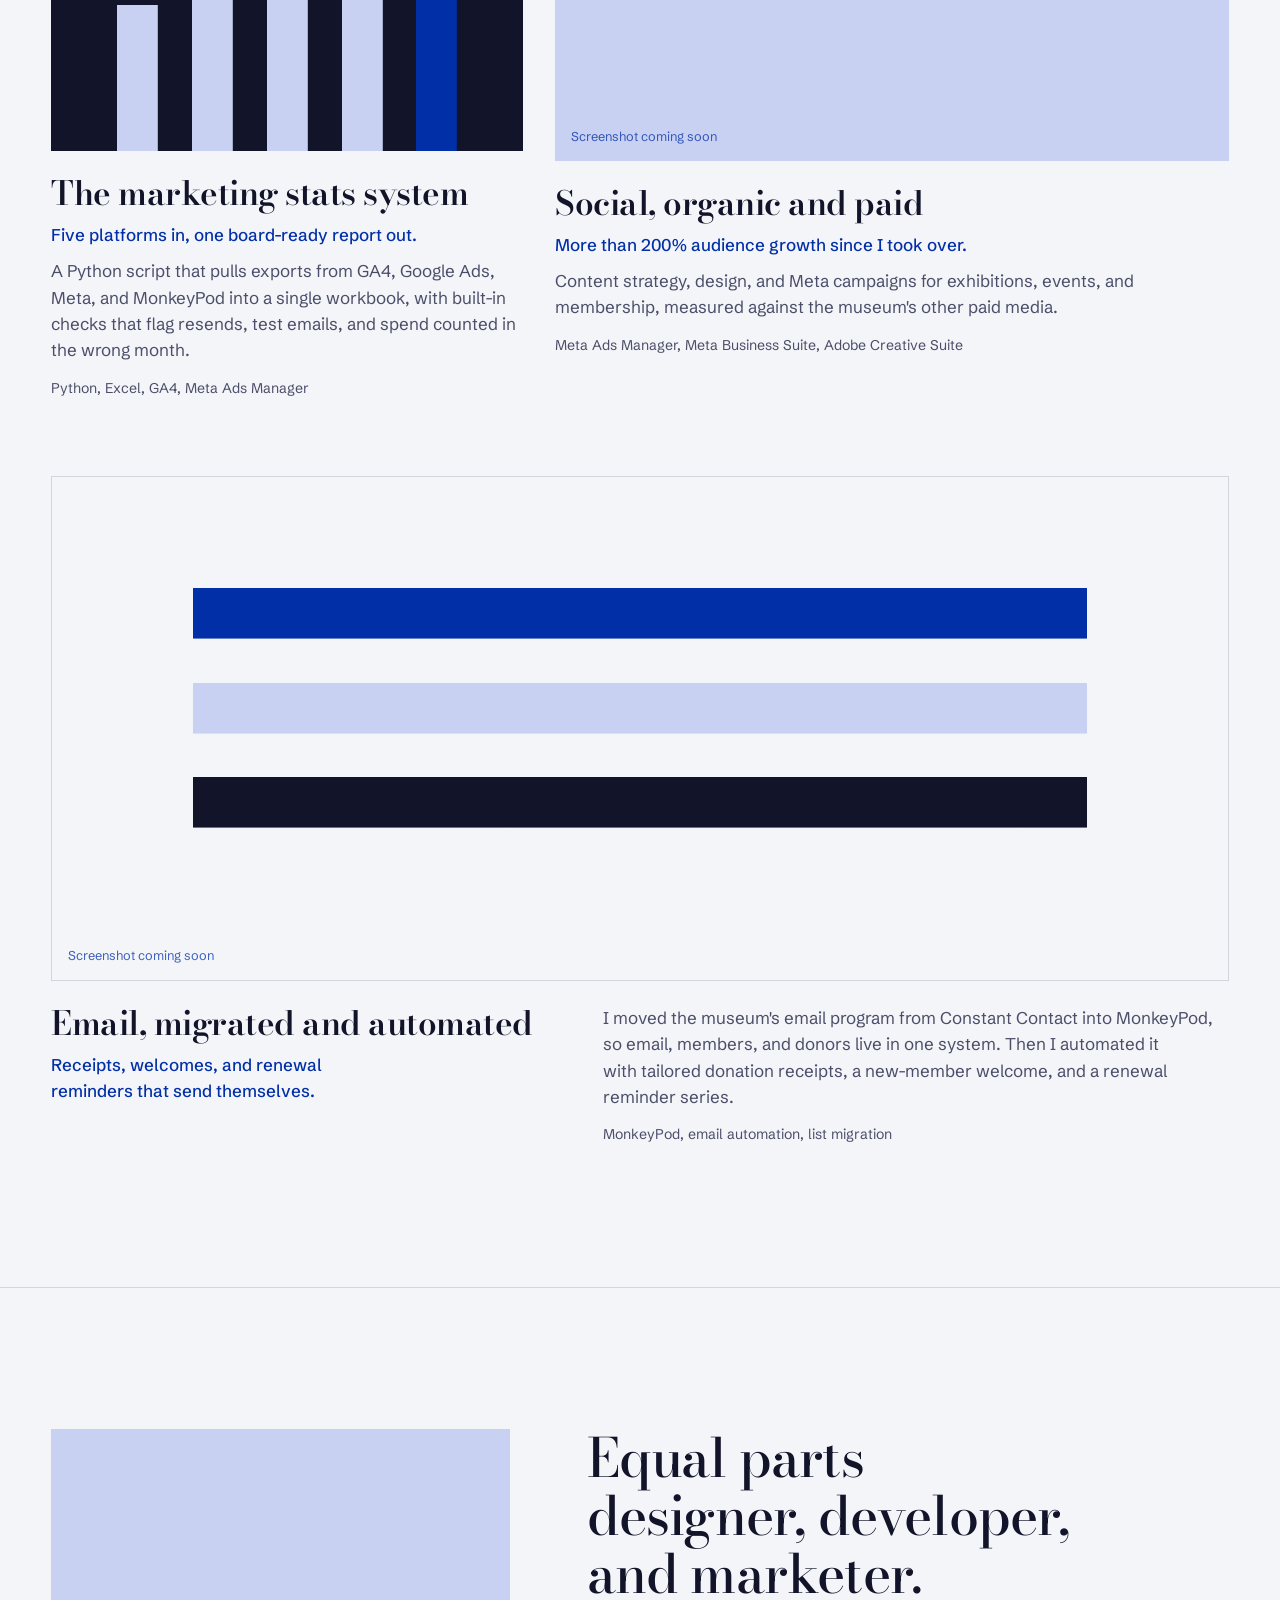
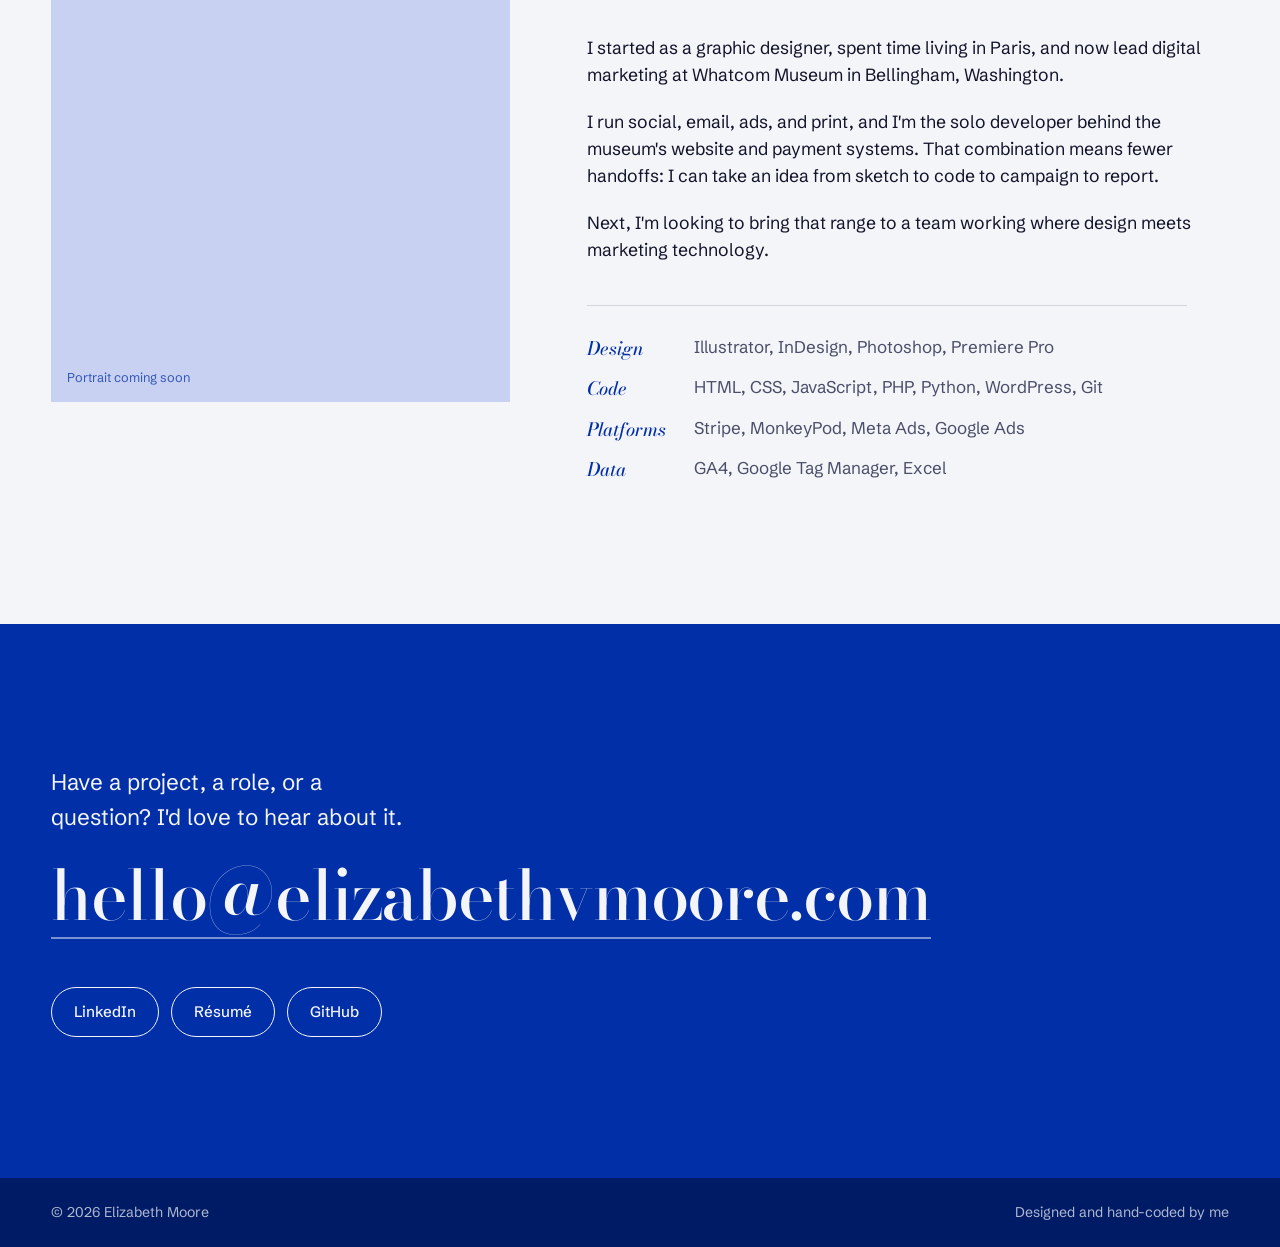
==== commit 48c9dec1: "Polish typography and layout Fix widows with balanced wrapping and non-breaking spaces, switch to a " ====
--- a/index.html
+++ b/index.html
@@ -37,6 +37,9 @@
 
     a { color: inherit; }
 
+    h1, h2, h3, .pitch, .proof, .contact p { text-wrap: balance; }
+    p { text-wrap: pretty; }
+
     a:focus-visible {
       outline: 3px solid var(--mist);
       outline-offset: 4px;
@@ -72,10 +75,12 @@
     .monogram {
       font-family: var(--serif);
       font-variation-settings: "opsz" 18;
-      font-size: 1.5rem;
-      font-weight: 600;
+      font-size: 1.75rem;
+      font-style: italic;
+      font-weight: 500;
+      line-height: 1;
       text-decoration: none;
-      letter-spacing: 0.02em;
+      letter-spacing: 0;
     }
     .nav ul {
       list-style: none;
@@ -151,8 +156,8 @@
       letter-spacing: -0.01em;
     }
     .hero-foot .role {
-      margin-top: 14px;
-      font-size: 0.98rem;
+      margin-top: 18px;
+      font-size: 1.05rem;
       color: rgba(244, 245, 249, 0.78);
     }
     .hero-actions {
@@ -181,7 +186,7 @@
       display: grid;
       grid-template-columns: minmax(0, 1fr) minmax(0, 1.3fr);
       gap: 32px;
-      align-items: end;
+      align-items: last baseline;
       margin-bottom: clamp(40px, 6vw, 80px);
     }
     .work-head h2 {
@@ -213,6 +218,7 @@
       margin-bottom: 24px;
     }
     .project.full .project-art { aspect-ratio: 21 / 9; }
+    .project.narrow .project-art { aspect-ratio: 20 / 21; }
     .project-art::after {
       content: "Screenshot coming soon";
       position: absolute;
@@ -277,12 +283,11 @@
         linear-gradient(var(--mist) 0 0) 75% 100% / 12% 80% no-repeat,
         linear-gradient(var(--blue) 0 0) 100% 100% / 12% 100% no-repeat;
     }
-    .art-stats::after { color: var(--mist); }
-
-    .art-social::before {
-      content: "+200%";
+    .art-stats::after { color: var(--mist); top: 14px; bottom: auto; }
+
+    .art-figure {
       position: absolute; inset: 0;
-      display: grid; place-items: center;
+      display: flex; align-items: center; justify-content: center;
       font-family: var(--serif);
       font-variation-settings: "opsz" 18;
       font-weight: 600;
@@ -290,6 +295,14 @@
       font-size: clamp(4rem, 10vw, 8.5rem);
       letter-spacing: -0.02em;
       color: var(--blue);
+    }
+    .art-figure .plus {
+      font-family: var(--sans);
+      font-style: normal;
+      font-weight: 500;
+      font-size: 0.62em;
+      margin-right: 0.06em;
+      transform: translateY(-0.04em);
     }
 
     .art-email { background: var(--paper); border: 1px solid var(--line); }
@@ -326,8 +339,12 @@
       max-width: 60ch;
       color: var(--muted);
     }
-    .project.full .desc,
-    .project.full .proof { max-width: 68ch; }
+    .project.full .project-text {
+      display: grid;
+      grid-template-columns: minmax(0, 1fr) minmax(0, 1.25fr);
+      gap: 12px clamp(24px, 4vw, 64px);
+    }
+    .project.full .desc { max-width: 62ch; }
     .project .stack {
       margin-top: 14px;
       font-size: 0.88rem;
@@ -445,7 +462,9 @@
       .project,
       .project.wide,
       .project.narrow { grid-column: 1 / -1; }
-      .project.full .project-art { aspect-ratio: 4 / 3; }
+      .project.full .project-art,
+      .project.narrow .project-art { aspect-ratio: 4 / 3; }
+      .project.full .project-text { grid-template-columns: 1fr; gap: 0; }
       .portrait { max-width: 420px; }
     }
     @media (max-width: 560px) {
@@ -469,7 +488,7 @@
 
   <header class="nav">
     <div class="wrap">
-      <a class="monogram" href="#top" aria-label="Elizabeth Moore, home">EVM</a>
+      <a class="monogram" href="#top" aria-label="Elizabeth Moore, home">evm</a>
       <nav aria-label="Main">
         <ul>
           <li><a href="#work">Work</a></li>
@@ -492,7 +511,7 @@
         </h1>
         <div class="hero-foot">
           <div>
-            <p class="pitch">I design it, code it, launch it, and prove it worked.</p>
+            <p class="pitch">I design it, code it, launch it, and prove it&nbsp;worked.</p>
             <p class="role">Digital Marketing Manager and solo web developer at Whatcom Museum</p>
           </div>
           <div class="hero-actions">
@@ -514,24 +533,30 @@
 
           <a class="project full" href="#">
             <div class="project-art art-api" aria-hidden="true"></div>
+            <div class="project-text">
+            <div>
             <h3 class="serif-text">The membership and giving engine</h3>
-            <p class="proof">Built solo: 12 membership levels, one checkout, zero manual data entry.</p>
+            <p class="proof">Built solo: 12 membership levels, one checkout, zero manual data&nbsp;entry.</p>
+            </div>
+            <div>
             <p class="desc">I built the museum's online membership and donation system from scratch, connecting WordPress, Stripe, and the MonkeyPod CRM through a hardened PHP proxy. Every purchase books itself into the CRM and reconciles with accounting to the penny. Along the way I tracked down a silent duplicate-record bug and uncovered an undocumented MonkeyPod trigger that fixed renewals for good.</p>
             <p class="stack">Stripe, PHP, JavaScript, WordPress, MonkeyPod API</p>
+            </div>
+            </div>
           </a>
 
           <a class="project wide" href="#">
             <div class="project-art art-site" aria-hidden="true"></div>
             <h3 class="serif-text">Rebuilding whatcommuseum.org</h3>
-            <p class="proof">450+ pages audited against a year of traffic data, then rebuilt one by one.</p>
+            <p class="proof">450+ pages audited against a year of traffic data, then rebuilt one by&nbsp;one.</p>
             <p class="desc">I started with research: a full content audit, wireframes of nine leading museum homepages, a new five-item navigation, and a UI style guide. Then I shipped it, including an exhibition system that sorts itself by date and a header rebuilt from scratch.</p>
             <p class="stack">UX research, information architecture, WordPress, CSS</p>
           </a>
 
           <a class="project narrow" href="#">
             <div class="project-art art-calendar" aria-hidden="true"></div>
-            <h3 class="serif-text">One calendar for everything</h3>
-            <p class="proof">Scattered event listings, merged into one filterable calendar.</p>
+            <h3 class="serif-text">One calendar for&nbsp;everything</h3>
+            <p class="proof">Scattered event listings, merged into one filterable&nbsp;calendar.</p>
             <p class="desc">Category filters, a photo view, series pages, and a shared intake so colleagues can submit their own events.</p>
             <p class="stack">UX, WordPress, The Events Calendar Pro</p>
           </a>
@@ -539,25 +564,31 @@
           <a class="project narrow" href="#">
             <div class="project-art art-stats" aria-hidden="true"></div>
             <h3 class="serif-text">The marketing stats system</h3>
-            <p class="proof">Five platforms in, one board-ready report out.</p>
+            <p class="proof">Five platforms in, one board-ready report&nbsp;out.</p>
             <p class="desc">A Python script that pulls exports from GA4, Google Ads, Meta, and MonkeyPod into a single workbook, with built-in checks that flag resends, test emails, and spend counted in the wrong month.</p>
             <p class="stack">Python, Excel, GA4, Meta Ads Manager</p>
           </a>
 
           <a class="project wide" href="#">
-            <div class="project-art art-social" aria-hidden="true"></div>
+            <div class="project-art art-social" aria-hidden="true"><span class="art-figure"><span class="plus">+</span>200%</span></div>
             <h3 class="serif-text">Social, organic and paid</h3>
-            <p class="proof">More than 200% audience growth since I took over.</p>
+            <p class="proof">More than 200% audience growth since I took&nbsp;over.</p>
             <p class="desc">Content strategy, design, and Meta campaigns for exhibitions, events, and membership, measured against the museum's other paid media.</p>
             <p class="stack">Meta Ads Manager, Meta Business Suite, Adobe Creative Suite</p>
           </a>
 
           <a class="project full" href="#">
             <div class="project-art art-email" aria-hidden="true"></div>
+            <div class="project-text">
+            <div>
             <h3 class="serif-text">Email, migrated and automated</h3>
-            <p class="proof">Receipts, welcomes, and renewal reminders that send themselves.</p>
+            <p class="proof">Receipts, welcomes, and renewal reminders that send&nbsp;themselves.</p>
+            </div>
+            <div>
             <p class="desc">I moved the museum's email program from Constant Contact into MonkeyPod, so email, members, and donors live in one system. Then I automated it with tailored donation receipts, a new-member welcome, and a renewal reminder series.</p>
             <p class="stack">MonkeyPod, email automation, list migration</p>
+            </div>
+            </div>
           </a>
 
         </div>
@@ -568,7 +599,7 @@
       <div class="wrap about-grid">
         <div class="portrait" aria-hidden="true"></div>
         <div class="about-copy">
-          <h2 class="serif-text">Equal parts designer, developer, and marketer.</h2>
+          <h2 class="serif-text">Equal parts designer, developer, and&nbsp;marketer.</h2>
           <p>I started as a graphic designer, spent time living in Paris, and now lead digital marketing at Whatcom Museum in Bellingham, Washington.</p>
           <p>I run social, email, ads, and print, and I'm the solo developer behind the museum's website and payment systems. That combination means fewer handoffs: I can take an idea from sketch to code to campaign to report.</p>
           <p>Next, I'm looking to bring that range to a team working where design meets marketing technology.</p>
@@ -588,7 +619,7 @@
 
     <section id="contact" class="contact">
       <div class="wrap">
-        <p>Have a project, a role, or a question? I'd love to hear about it.</p>
+        <p>Have a project, a role, or a question? I'd love to hear about&nbsp;it.</p>
         <a class="email" href="mailto:hello@elizabethvmoore.com">hello@elizabethvmoore.com</a>
         <ul class="contact-links">
           <!-- TODO: add LinkedIn URL and résumé PDF -->
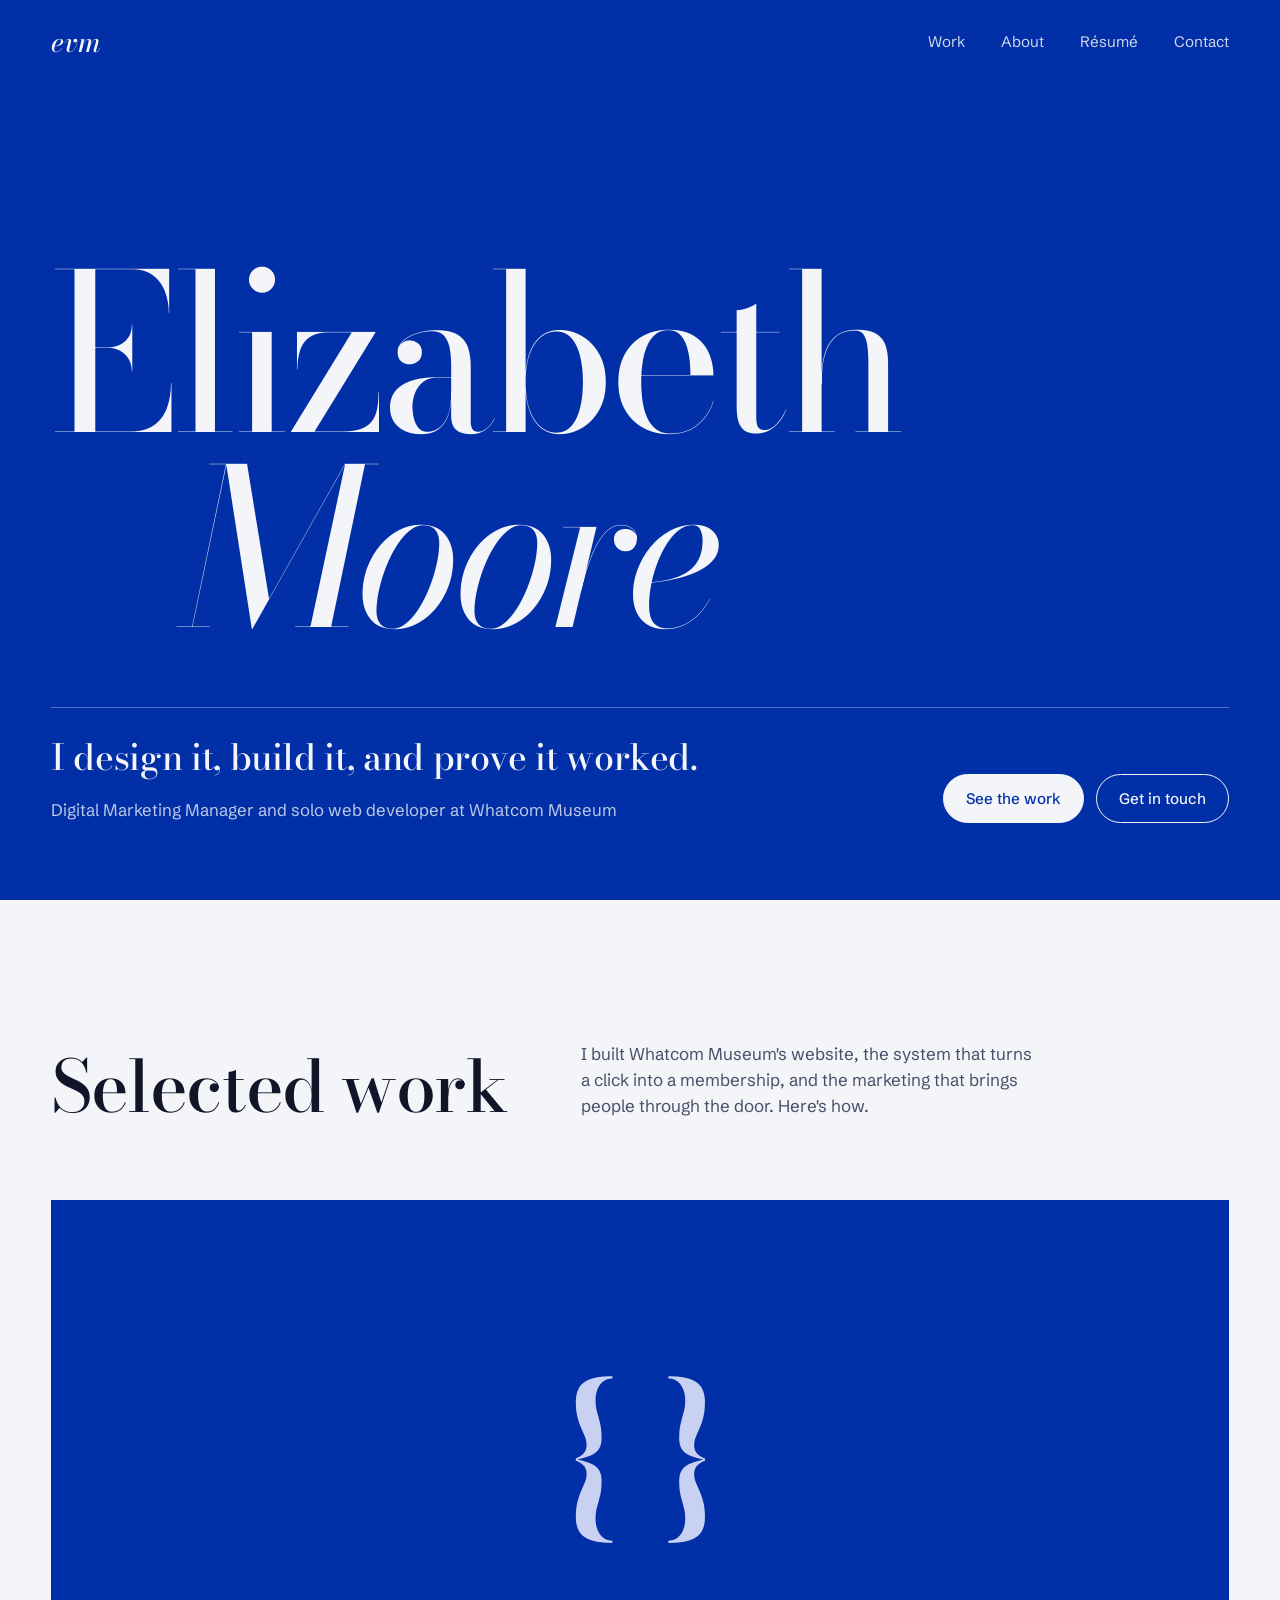
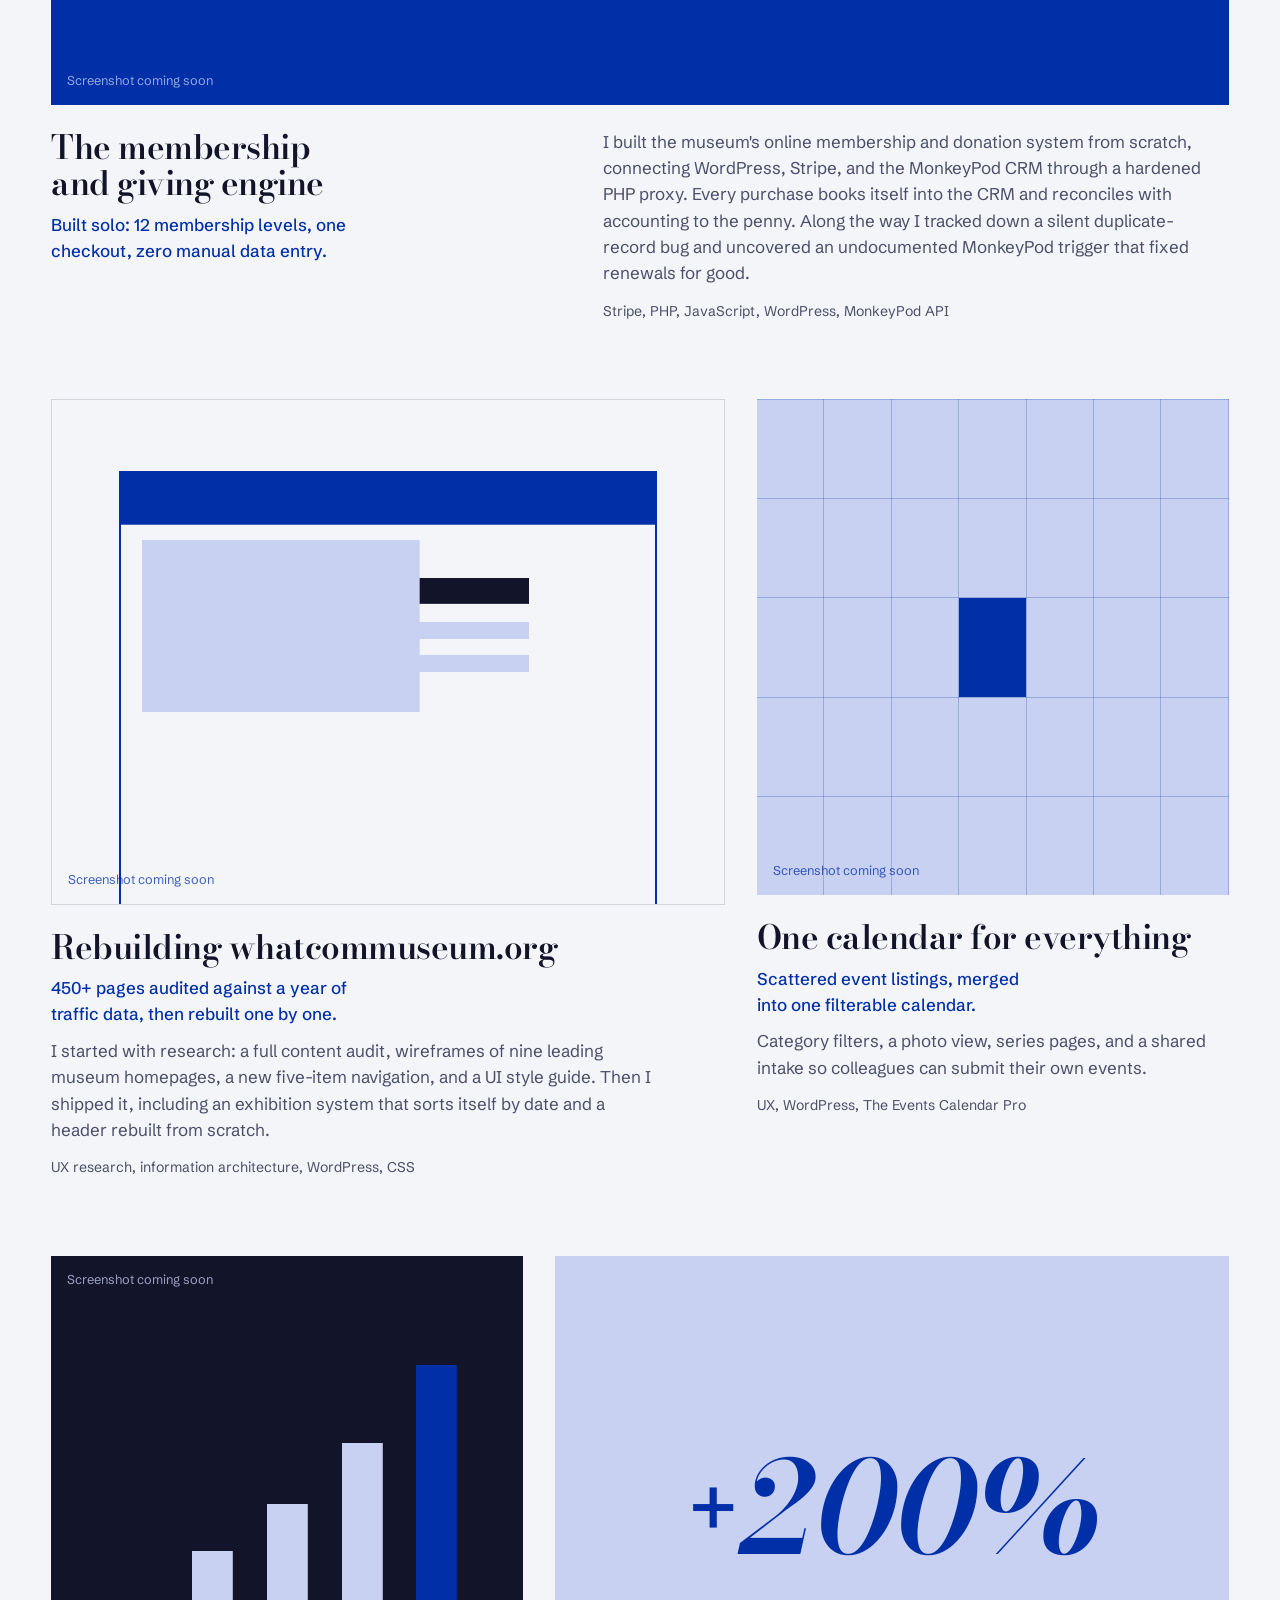
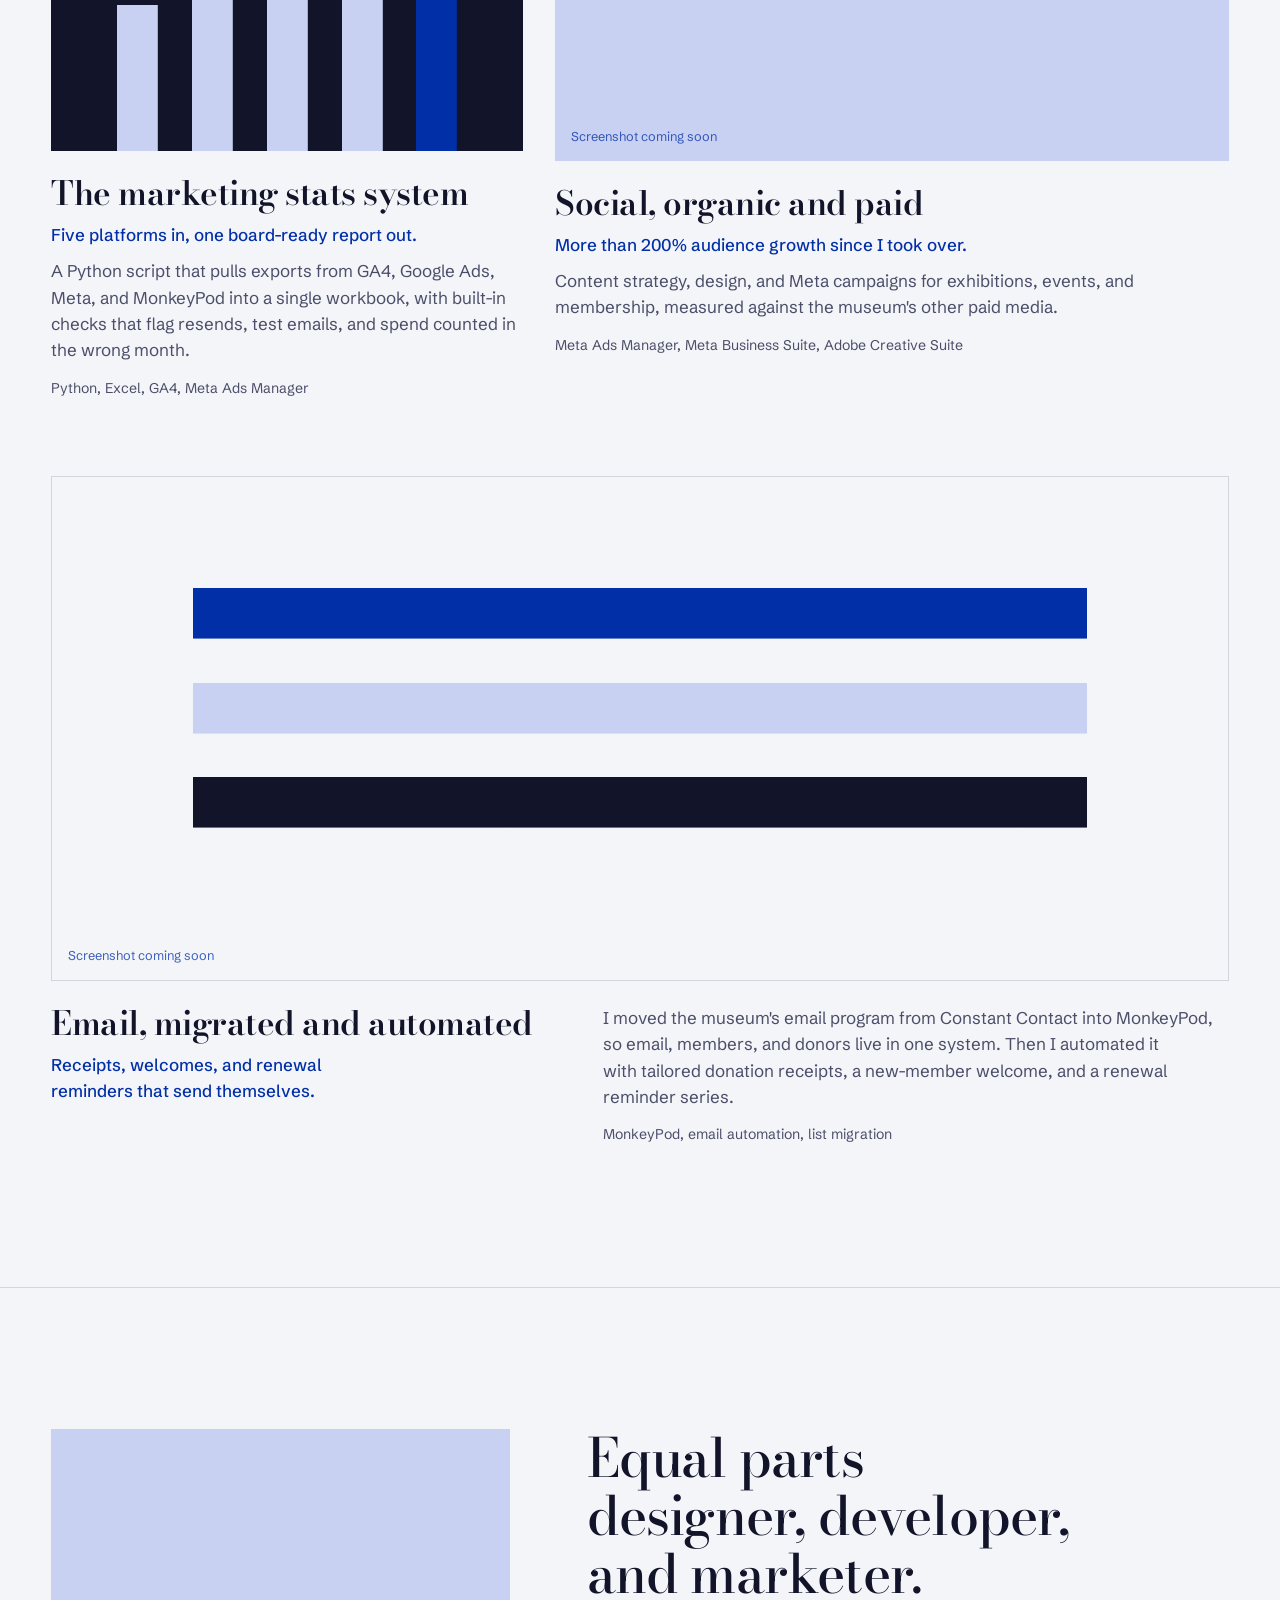
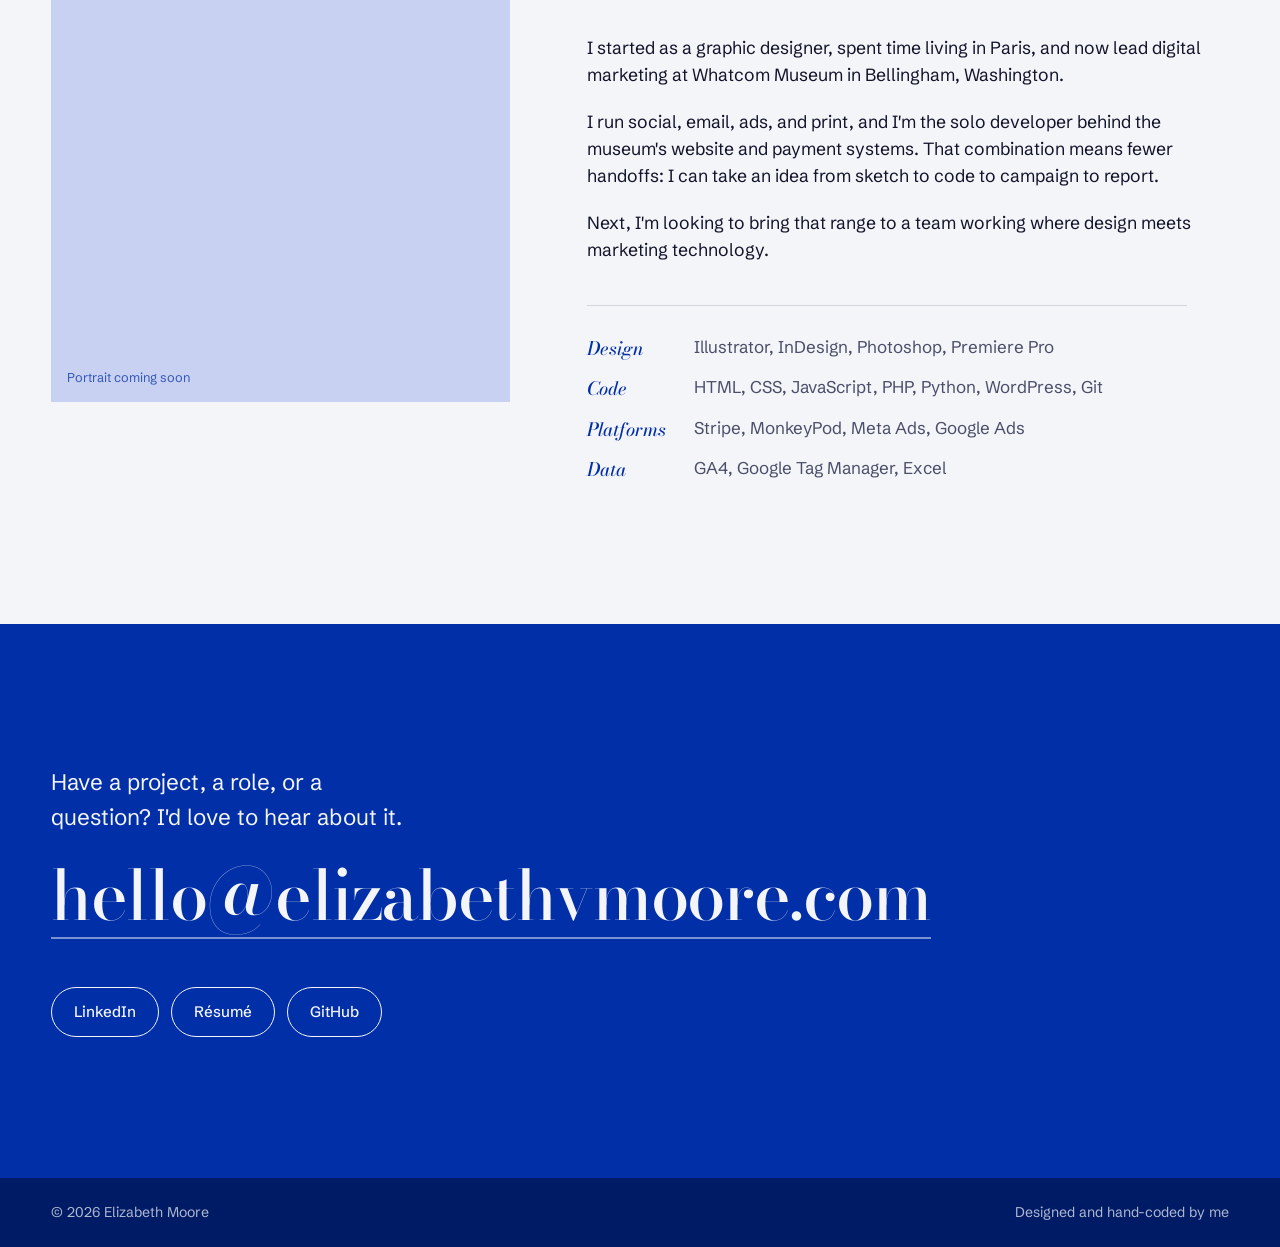
==== commit 0784f885: "Shorten hero pitch Co-Authored-By: Claude Opus 5.5 <noreply@anthropic.com> Claude-Session: https://c" ====
--- a/index.html
+++ b/index.html
@@ -511,7 +511,7 @@
         </h1>
         <div class="hero-foot">
           <div>
-            <p class="pitch">I design it, code it, launch it, and prove it&nbsp;worked.</p>
+            <p class="pitch">I design it, build it, and prove it&nbsp;worked.</p>
             <p class="role">Digital Marketing Manager and solo web developer at Whatcom Museum</p>
           </div>
           <div class="hero-actions">
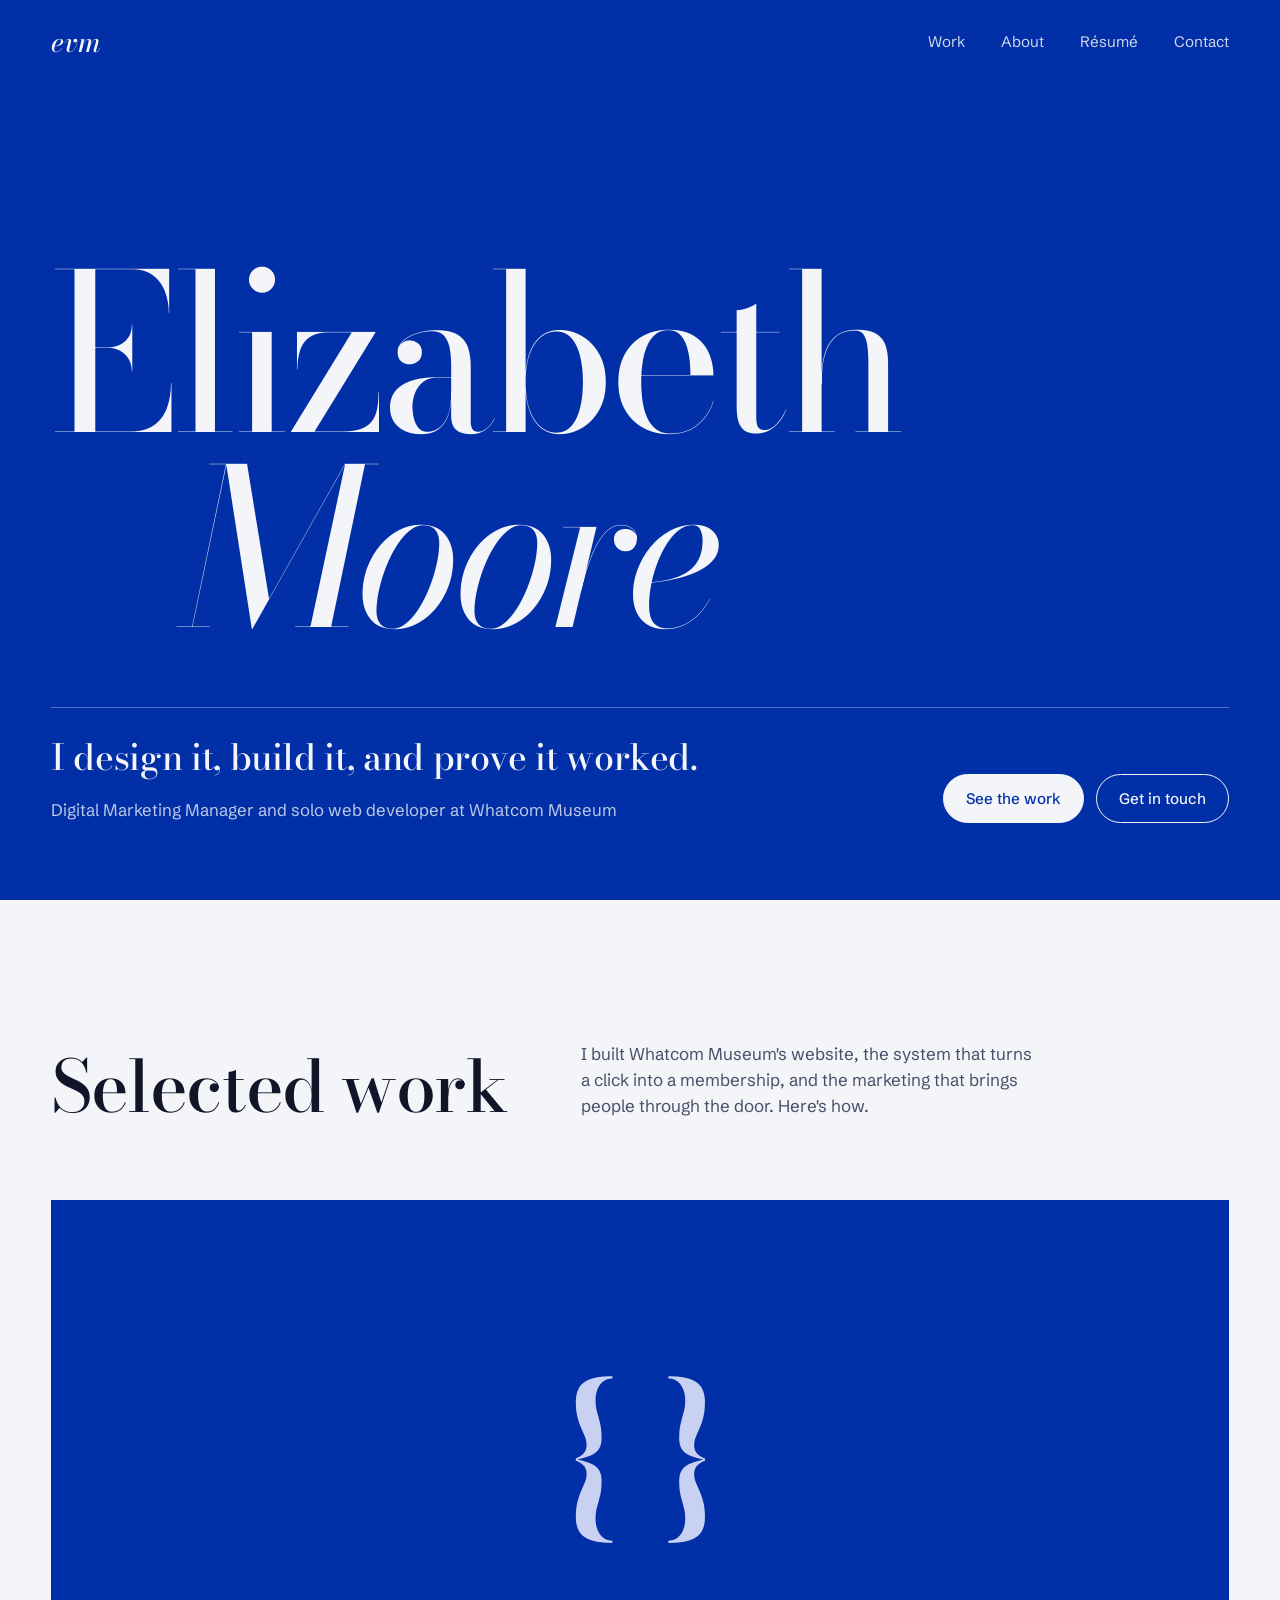
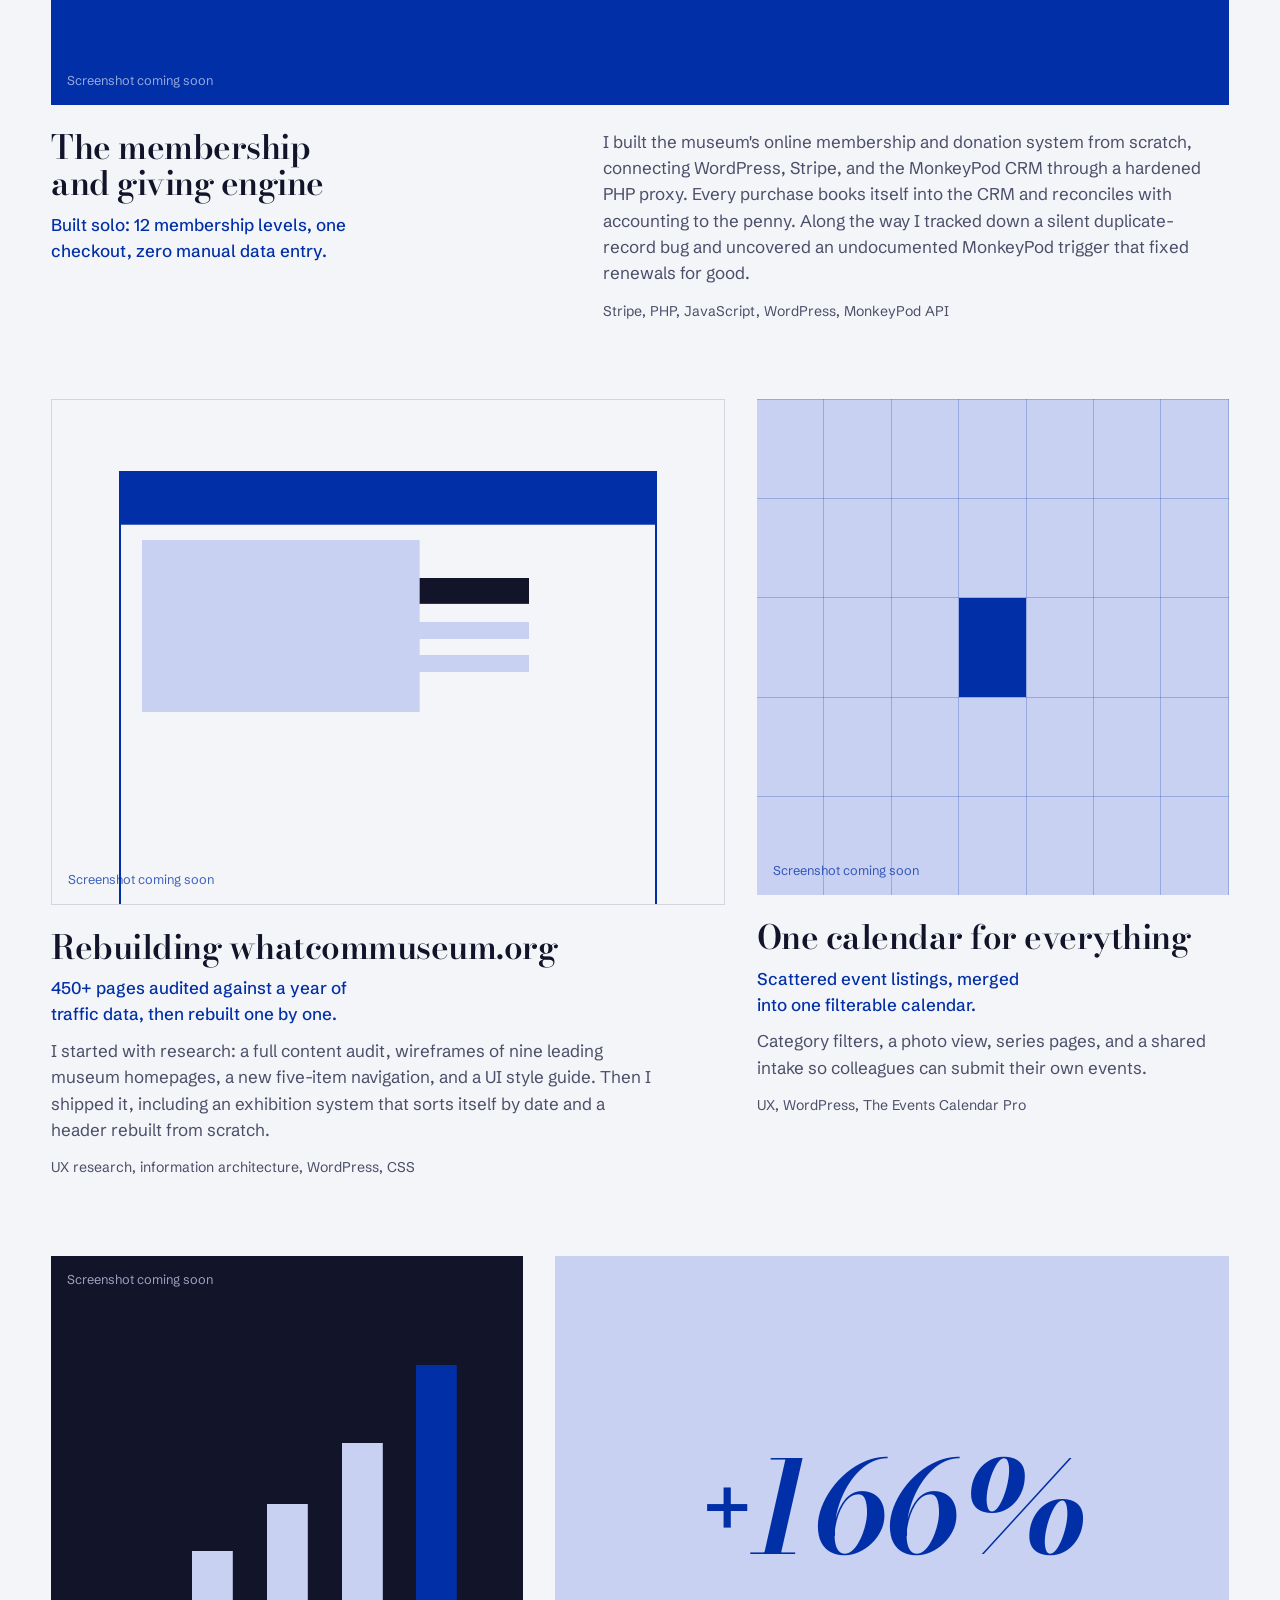
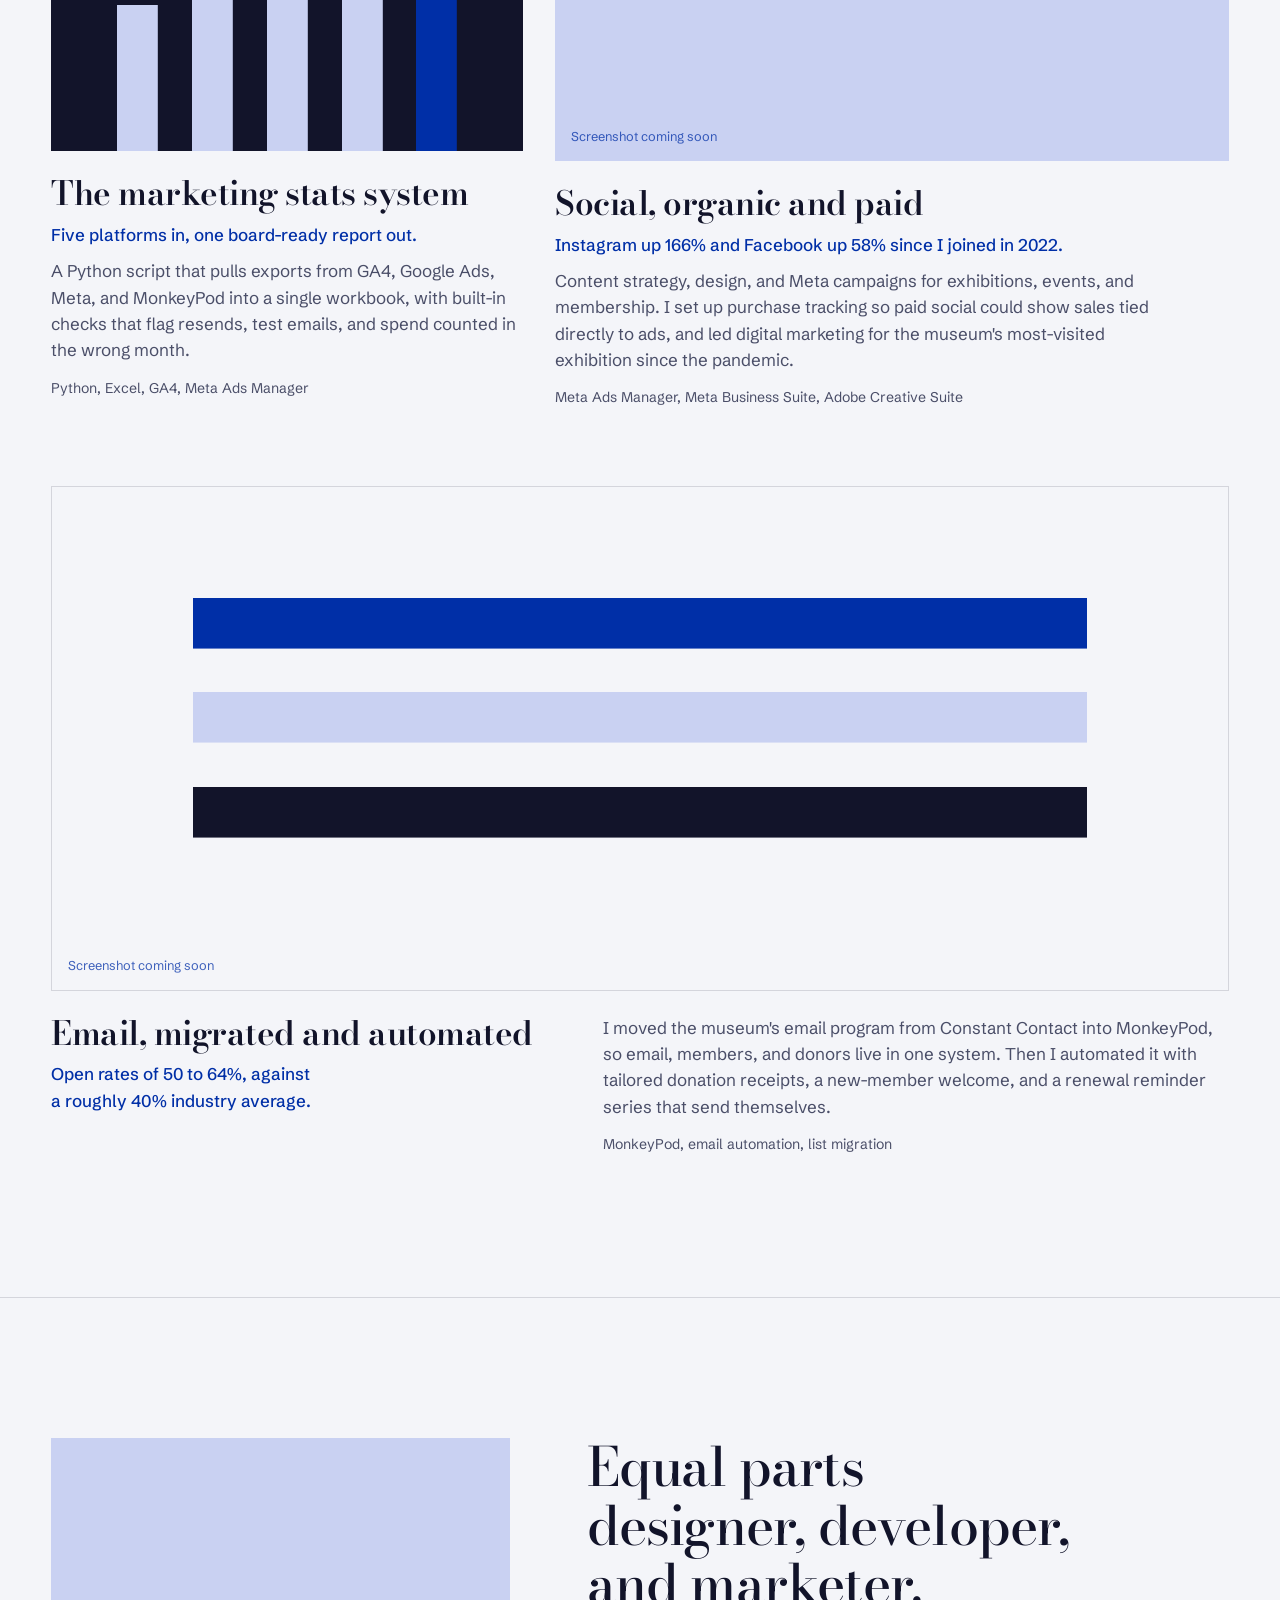
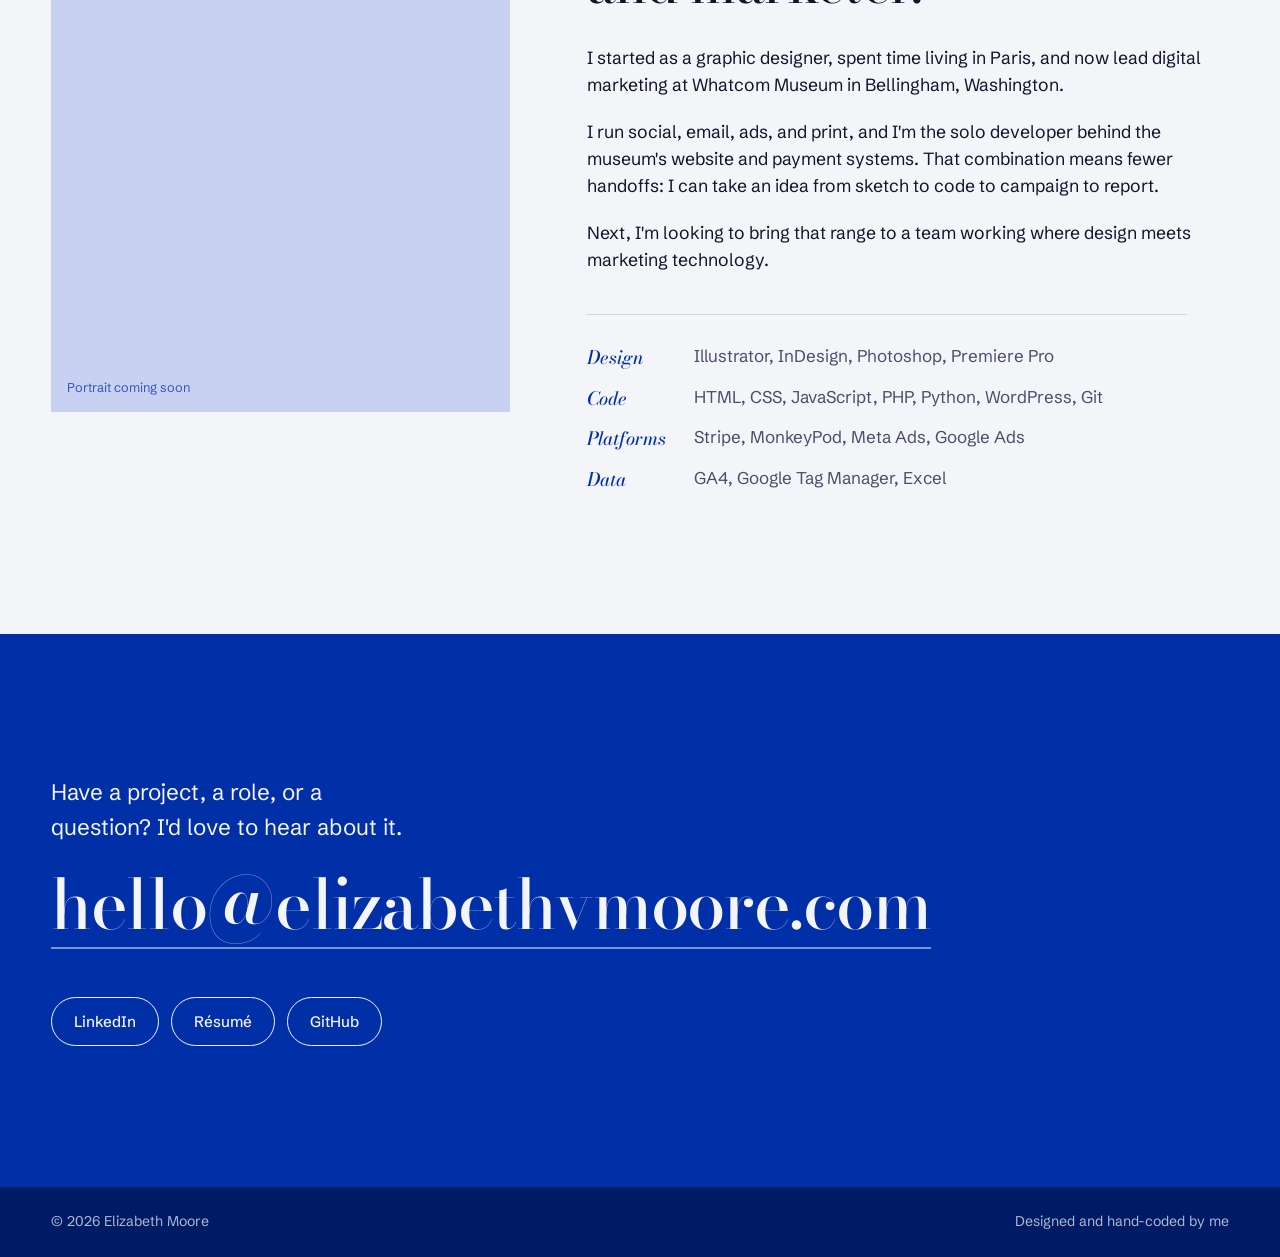
==== commit 1399ff94: "Correct social growth stat and add email open rates Social tile now reflects verified numbers (Insta" ====
--- a/index.html
+++ b/index.html
@@ -8,91 +8,9 @@
   <link rel="preconnect" href="https://fonts.googleapis.com">
   <link rel="preconnect" href="https://fonts.gstatic.com" crossorigin>
   <link href="https://fonts.googleapis.com/css2?family=Bodoni+Moda:ital,opsz,wght@0,6..96,400..900;1,6..96,400..900&family=Schibsted+Grotesk:wght@400;500;700&display=swap" rel="stylesheet">
+  <link rel="stylesheet" href="css/base.css">
   <style>
-    :root {
-      --blue: #002FA7;        /* Klein blue, the signature */
-      --blue-deep: #001B66;
-      --paper: #F4F5F9;       /* cool white */
-      --ink: #12142A;
-      --mist: #C9D1F2;
-      --muted: #4A4E68;
-      --line: rgba(18, 20, 42, 0.14);
-      --serif: "Bodoni Moda", Didot, "Times New Roman", serif;
-      --sans: "Schibsted Grotesk", "Helvetica Neue", Arial, sans-serif;
-      --gutter: clamp(16px, 4vw, 56px);
-    }
-
-    * { margin: 0; padding: 0; box-sizing: border-box; }
-
-    html { scroll-behavior: smooth; }
-
-    body {
-      background: var(--paper);
-      color: var(--ink);
-      font-family: var(--sans);
-      font-size: 1.0625rem;
-      line-height: 1.55;
-      -webkit-font-smoothing: antialiased;
-    }
-
-    a { color: inherit; }
-
-    h1, h2, h3, .pitch, .proof, .contact p { text-wrap: balance; }
-    p { text-wrap: pretty; }
-
-    a:focus-visible {
-      outline: 3px solid var(--mist);
-      outline-offset: 4px;
-    }
-
-    .wrap {
-      max-width: 1280px;
-      margin: 0 auto;
-      padding: 0 var(--gutter);
-    }
-
-    /* Bodoni below hero size: lower optical size = sturdier hairlines */
-    .serif-text {
-      font-family: var(--serif);
-      font-optical-sizing: none;
-      font-variation-settings: "opsz" 18;
-    }
-
-    /* ---------- Nav ---------- */
-    .nav {
-      position: absolute;
-      top: 0; left: 0; right: 0;
-      z-index: 2;
-      color: var(--paper);
-    }
-    .nav .wrap {
-      display: flex;
-      justify-content: space-between;
-      align-items: center;
-      padding-top: 28px;
-      padding-bottom: 28px;
-    }
-    .monogram {
-      font-family: var(--serif);
-      font-variation-settings: "opsz" 18;
-      font-size: 1.75rem;
-      font-style: italic;
-      font-weight: 500;
-      line-height: 1;
-      text-decoration: none;
-      letter-spacing: 0;
-    }
-    .nav ul {
-      list-style: none;
-      display: flex;
-      gap: clamp(16px, 3vw, 36px);
-      font-size: 0.95rem;
-    }
-    .nav ul a {
-      text-decoration: none;
-      opacity: 0.85;
-    }
-    .nav ul a:hover { opacity: 1; text-decoration: underline; text-underline-offset: 4px; }
+    .pitch, .proof, .contact p { text-wrap: balance; }
 
     /* ---------- Hero ---------- */
     .hero {
@@ -165,19 +83,6 @@
       gap: 12px;
       flex-wrap: wrap;
     }
-    .btn {
-      display: inline-block;
-      padding: 12px 22px;
-      border: 1px solid var(--paper);
-      border-radius: 999px;
-      font-size: 0.95rem;
-      font-weight: 500;
-      text-decoration: none;
-      white-space: nowrap;
-    }
-    .btn-solid { background: var(--paper); color: var(--blue); }
-    .btn-solid:hover { background: var(--mist); border-color: var(--mist); }
-    .btn-ghost:hover { background: rgba(244, 245, 249, 0.12); }
 
     /* ---------- Work ---------- */
     .work { padding: clamp(80px, 11vw, 160px) 0; }
@@ -441,18 +346,6 @@
       list-style: none;
     }
 
-    footer {
-      background: var(--blue-deep);
-      color: rgba(244, 245, 249, 0.72);
-      font-size: 0.88rem;
-    }
-    footer .wrap {
-      display: flex;
-      justify-content: space-between;
-      gap: 16px;
-      padding-top: 24px;
-      padding-bottom: 24px;
-    }
 
     /* ---------- Responsive ---------- */
     @media (max-width: 860px) {
@@ -468,18 +361,14 @@
       .portrait { max-width: 420px; }
     }
     @media (max-width: 560px) {
-      .nav ul { gap: 16px; font-size: 0.9rem; }
-      .nav ul li.hide-sm { display: none; }
       .hero { min-height: auto; }
       .hero .wrap { padding-top: 168px; }
       .hero h1 { font-size: 20.5vw; }
       .hero h1 span:nth-child(2) > em { padding-left: 0.3em; }
       .toolkit { grid-template-columns: 1fr; gap: 4px; }
       .toolkit dd { margin-bottom: 12px; }
-      footer .wrap { flex-direction: column; }
     }
     @media (prefers-reduced-motion: reduce) {
-      html { scroll-behavior: auto; }
       .hero h1 span > em { animation: none; }
     }
   </style>
@@ -531,7 +420,7 @@
 
         <div class="work-grid">
 
-          <a class="project full" href="#">
+          <a class="project full" href="work/membership/">
             <div class="project-art art-api" aria-hidden="true"></div>
             <div class="project-text">
             <div>
@@ -570,10 +459,10 @@
           </a>
 
           <a class="project wide" href="#">
-            <div class="project-art art-social" aria-hidden="true"><span class="art-figure"><span class="plus">+</span>200%</span></div>
+            <div class="project-art art-social" aria-hidden="true"><span class="art-figure"><span class="plus">+</span>166%</span></div>
             <h3 class="serif-text">Social, organic and paid</h3>
-            <p class="proof">More than 200% audience growth since I took&nbsp;over.</p>
-            <p class="desc">Content strategy, design, and Meta campaigns for exhibitions, events, and membership, measured against the museum's other paid media.</p>
+            <p class="proof">Instagram up 166% and Facebook up 58% since I joined in&nbsp;2022.</p>
+            <p class="desc">Content strategy, design, and Meta campaigns for exhibitions, events, and membership. I set up purchase tracking so paid social could show sales tied directly to ads, and led digital marketing for the museum's most-visited exhibition since the pandemic.</p>
             <p class="stack">Meta Ads Manager, Meta Business Suite, Adobe Creative Suite</p>
           </a>
 
@@ -582,10 +471,10 @@
             <div class="project-text">
             <div>
             <h3 class="serif-text">Email, migrated and automated</h3>
-            <p class="proof">Receipts, welcomes, and renewal reminders that send&nbsp;themselves.</p>
+            <p class="proof">Open rates of 50 to 64%, against a roughly 40% industry&nbsp;average.</p>
             </div>
             <div>
-            <p class="desc">I moved the museum's email program from Constant Contact into MonkeyPod, so email, members, and donors live in one system. Then I automated it with tailored donation receipts, a new-member welcome, and a renewal reminder series.</p>
+            <p class="desc">I moved the museum's email program from Constant Contact into MonkeyPod, so email, members, and donors live in one system. Then I automated it with tailored donation receipts, a new-member welcome, and a renewal reminder series that send themselves.</p>
             <p class="stack">MonkeyPod, email automation, list migration</p>
             </div>
             </div>
--- a/css/base.css
+++ b/css/base.css
@@ -0,0 +1,125 @@
+/* Shared styles for every page: tokens, type, nav, buttons, footer */
+
+:root {
+  --blue: #002FA7;        /* Klein blue, the signature */
+  --blue-deep: #001B66;
+  --paper: #F4F5F9;       /* cool white */
+  --ink: #12142A;
+  --mist: #C9D1F2;
+  --muted: #4A4E68;
+  --line: rgba(18, 20, 42, 0.14);
+  --serif: "Bodoni Moda", Didot, "Times New Roman", serif;
+  --sans: "Schibsted Grotesk", "Helvetica Neue", Arial, sans-serif;
+  --gutter: clamp(16px, 4vw, 56px);
+}
+
+* { margin: 0; padding: 0; box-sizing: border-box; }
+
+html { scroll-behavior: smooth; }
+
+body {
+  background: var(--paper);
+  color: var(--ink);
+  font-family: var(--sans);
+  font-size: 1.0625rem;
+  line-height: 1.55;
+  -webkit-font-smoothing: antialiased;
+}
+
+a { color: inherit; }
+
+h1, h2, h3, .balance { text-wrap: balance; }
+p { text-wrap: pretty; }
+
+a:focus-visible {
+  outline: 3px solid var(--mist);
+  outline-offset: 4px;
+}
+
+.wrap {
+  max-width: 1280px;
+  margin: 0 auto;
+  padding: 0 var(--gutter);
+}
+
+/* Bodoni below hero size: lower optical size = sturdier hairlines */
+.serif-text {
+  font-family: var(--serif);
+  font-optical-sizing: none;
+  font-variation-settings: "opsz" 18;
+}
+
+/* ---------- Nav ---------- */
+.nav {
+  position: absolute;
+  top: 0; left: 0; right: 0;
+  z-index: 2;
+  color: var(--paper);
+}
+.nav .wrap {
+  display: flex;
+  justify-content: space-between;
+  align-items: center;
+  padding-top: 28px;
+  padding-bottom: 28px;
+}
+.monogram {
+  font-family: var(--serif);
+  font-variation-settings: "opsz" 18;
+  font-size: 1.75rem;
+  font-style: italic;
+  font-weight: 500;
+  line-height: 1;
+  text-decoration: none;
+  letter-spacing: 0;
+}
+.nav ul {
+  list-style: none;
+  display: flex;
+  gap: clamp(16px, 3vw, 36px);
+  font-size: 0.95rem;
+}
+.nav ul a {
+  text-decoration: none;
+  opacity: 0.85;
+}
+.nav ul a:hover { opacity: 1; text-decoration: underline; text-underline-offset: 4px; }
+
+/* ---------- Buttons ---------- */
+.btn {
+  display: inline-block;
+  padding: 12px 22px;
+  border: 1px solid var(--paper);
+  border-radius: 999px;
+  font-size: 0.95rem;
+  font-weight: 500;
+  text-decoration: none;
+  white-space: nowrap;
+}
+.btn-solid { background: var(--paper); color: var(--blue); }
+.btn-solid:hover { background: var(--mist); border-color: var(--mist); }
+.btn-ghost:hover { background: rgba(244, 245, 249, 0.12); }
+
+/* ---------- Footer ---------- */
+footer {
+  background: var(--blue-deep);
+  color: rgba(244, 245, 249, 0.72);
+  font-size: 0.88rem;
+}
+footer .wrap {
+  display: flex;
+  justify-content: space-between;
+  gap: 16px;
+  padding-top: 24px;
+  padding-bottom: 24px;
+}
+
+@media (max-width: 560px) {
+  .nav ul { gap: 16px; font-size: 0.9rem; }
+  .nav ul li.hide-sm { display: none; }
+  footer .wrap { flex-direction: column; }
+}
+
+@media (prefers-reduced-motion: reduce) {
+  html { scroll-behavior: auto; }
+}
